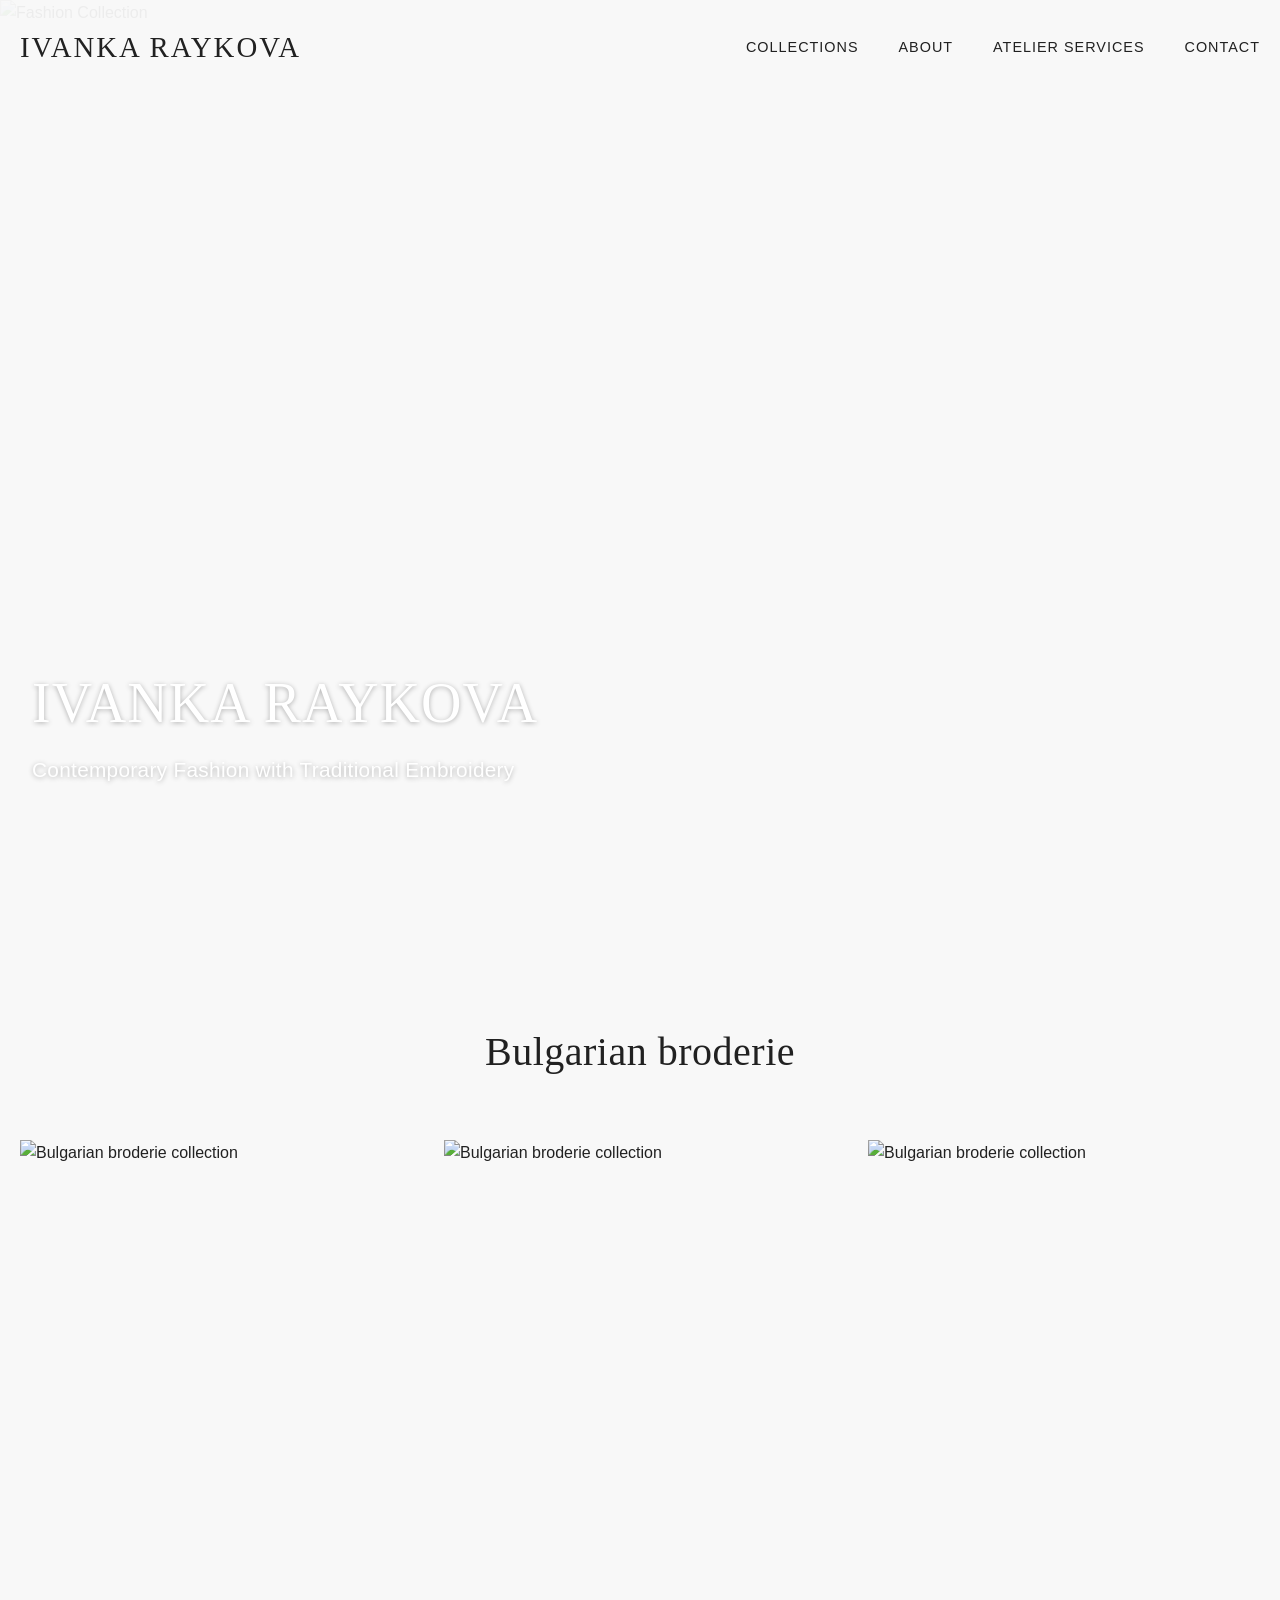
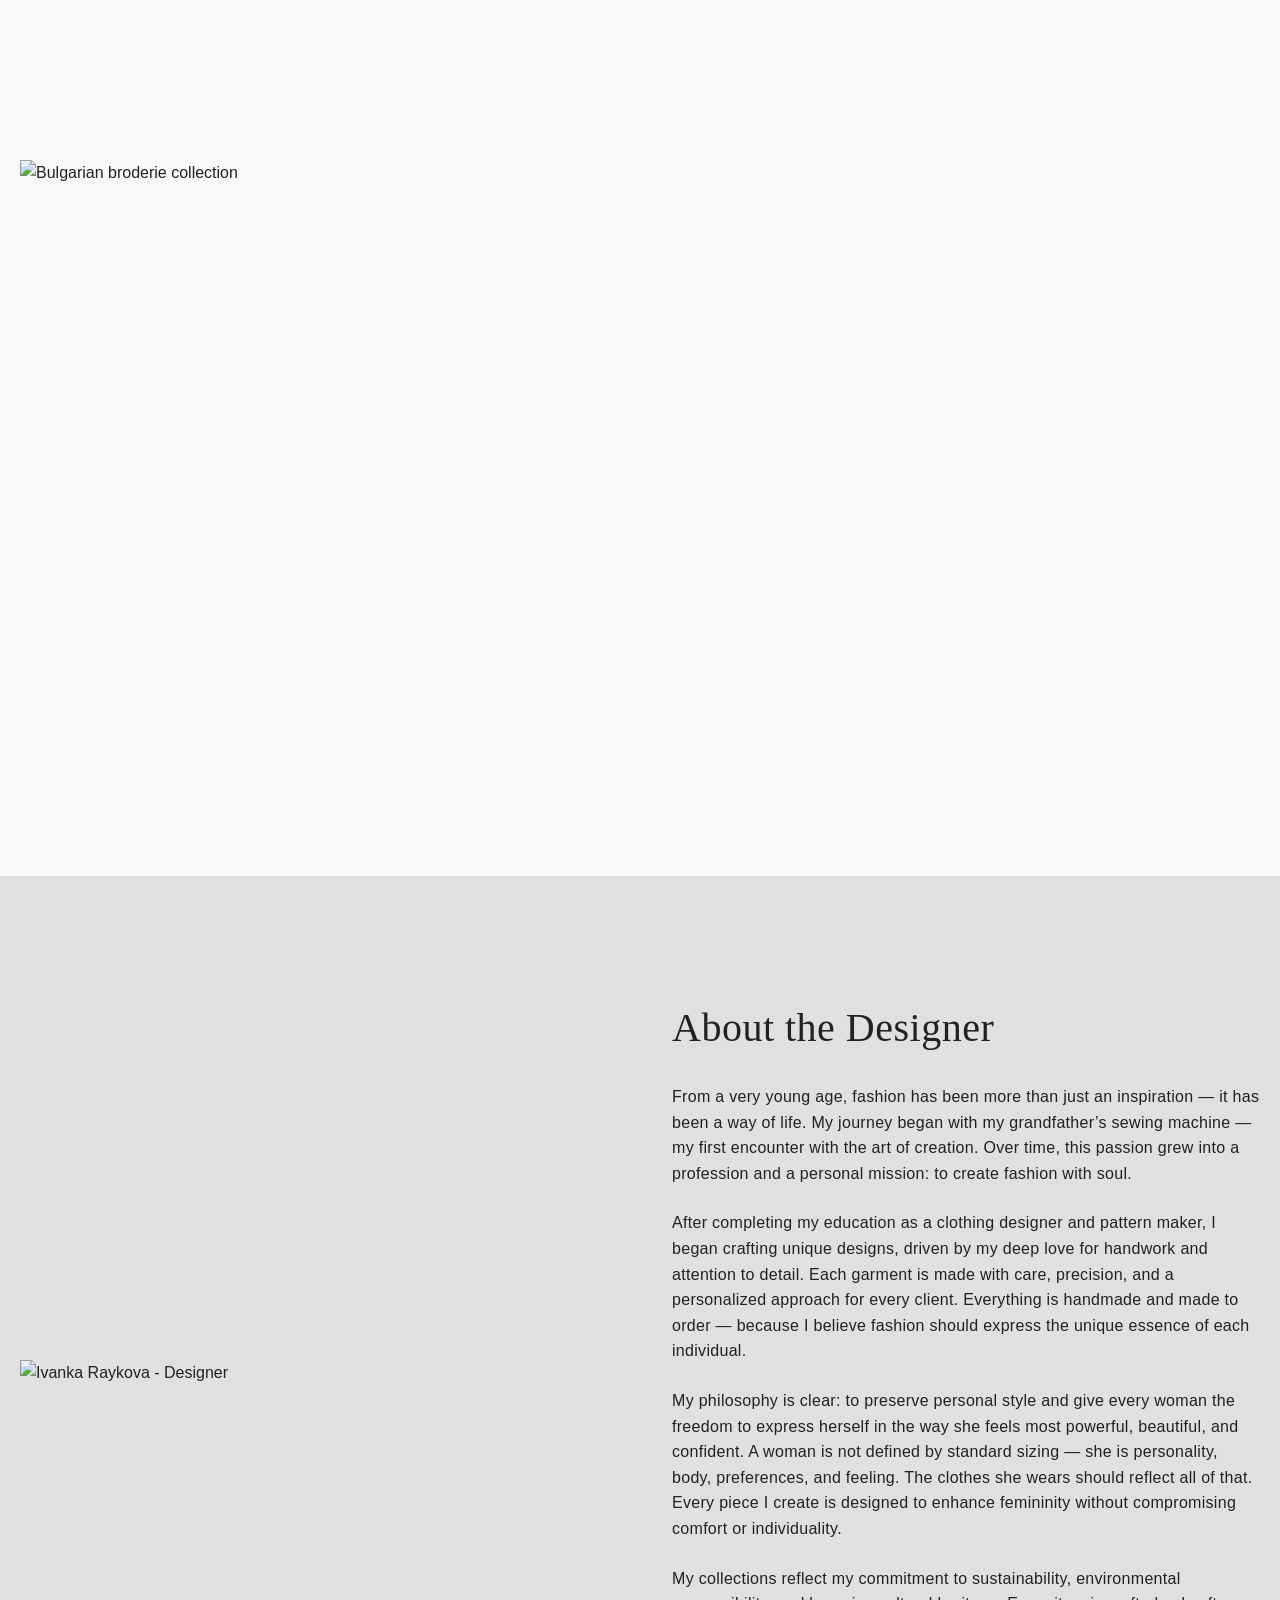
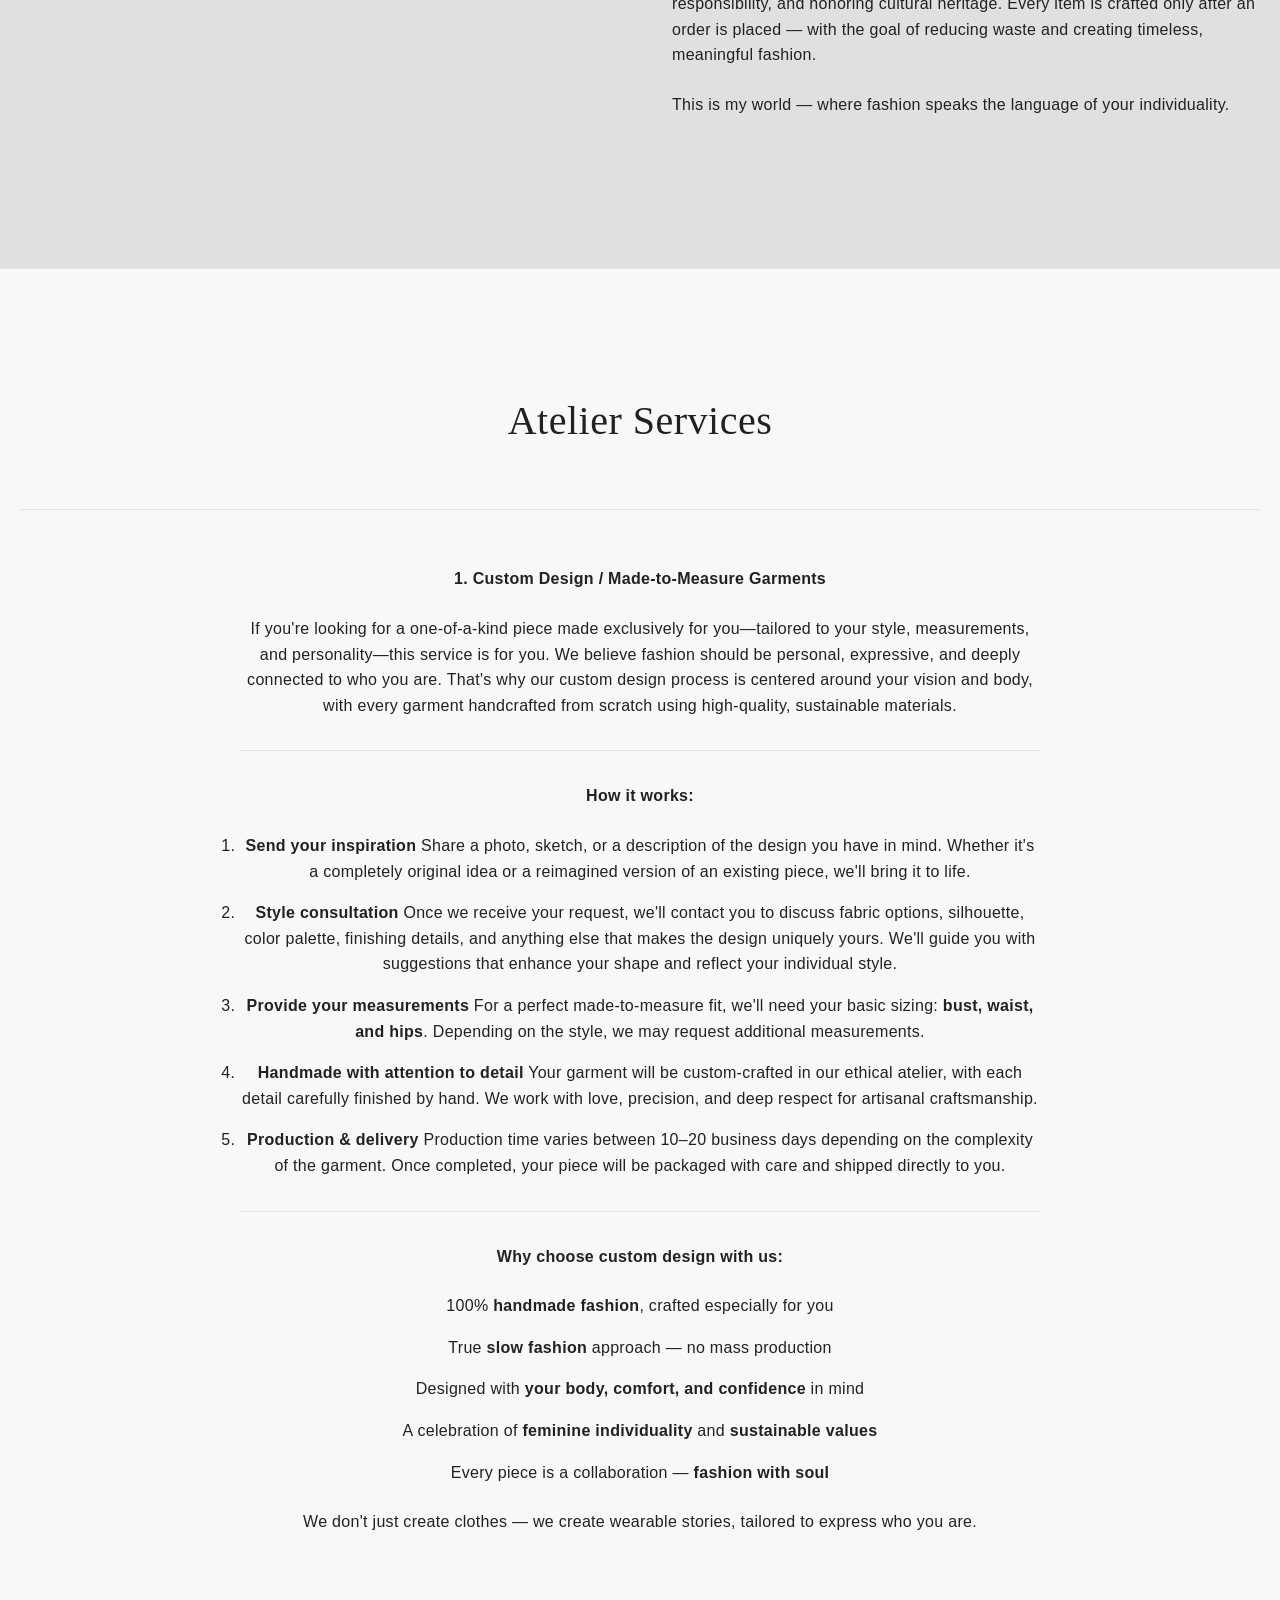
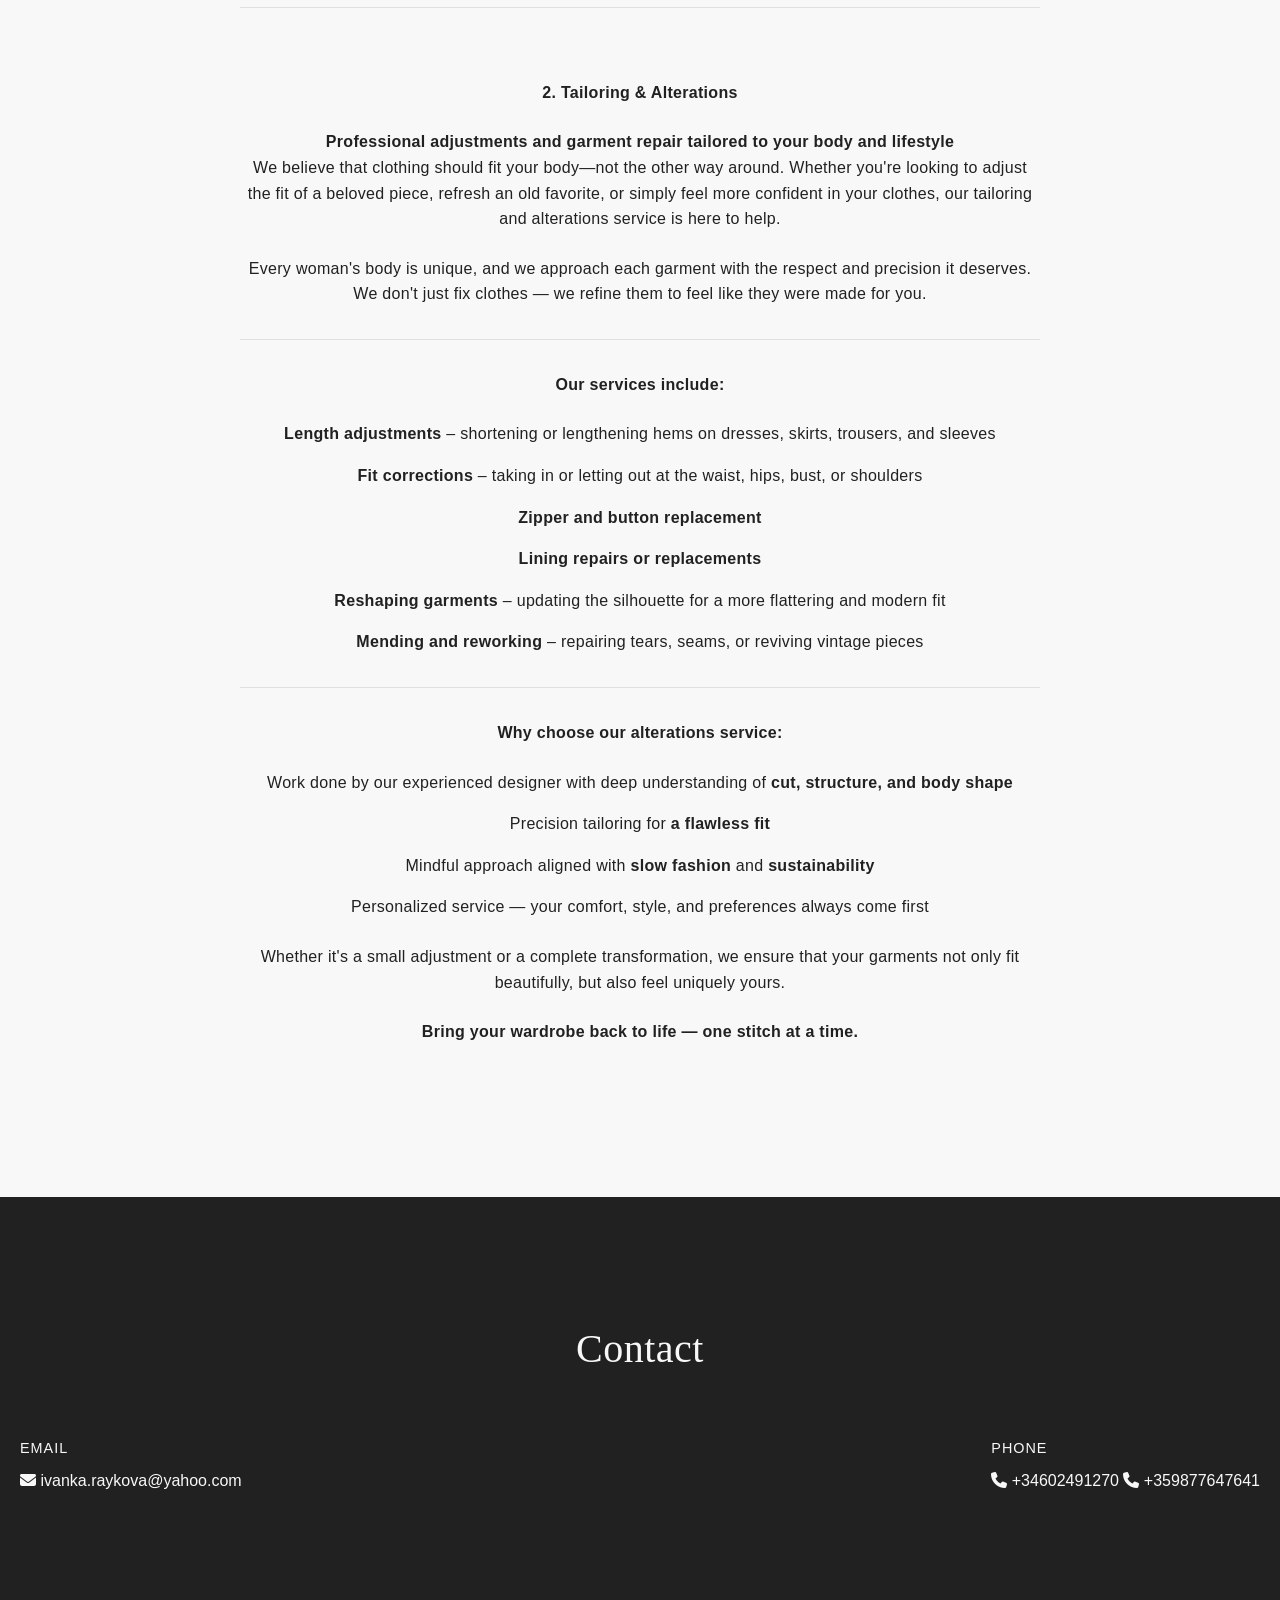
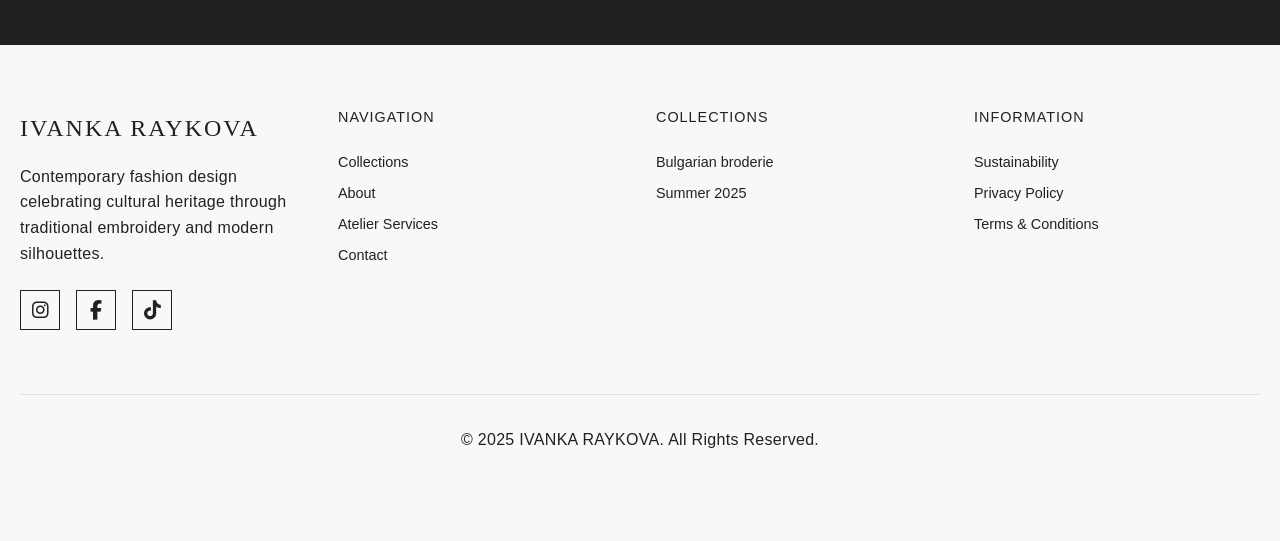
==== index.html @ 5103f458 "Added fix for button hiding" ====
<!DOCTYPE html>
<html lang="en">

<head>
   <meta charset="UTF-8">
   <meta name="viewport" content="width=device-width, initial-scale=1.0">
   <title>IVANKA RAYKOVA | Contemporary Fashion Design</title>
   <link rel="stylesheet" href="https://cdnjs.cloudflare.com/ajax/libs/font-awesome/6.5.1/css/all.min.css">
   <style>
      /* Base Styles */
      :root {
         --primary-color: #f8f8f8;
         --secondary-color: #212121;
         --accent-color: #e0e0e0;
         --font-main: 'Arial', sans-serif;
         --font-secondary: 'Times New Roman', serif;
         --transition: all 0.3s ease;
      }

      * {
         margin: 0;
         padding: 0;
         box-sizing: border-box;
      }

      body {
         font-family: var(--font-main);
         color: var(--secondary-color);
         background-color: var(--primary-color);
         line-height: 1.6;
         overflow-x: hidden;
      }

      a {
         text-decoration: none;
         color: inherit;
      }

      ul {
         list-style: none;
      }

      img {
         max-width: 100%;
         height: auto;
         display: block;
      }

      button,
      .btn {
         background: none;
         border: none;
         cursor: pointer;
         font-family: inherit;
         font-size: inherit;
         padding: 0;
      }

      .container {
         width: 100%;
         max-width: 1400px;
         margin: 0 auto;
         padding: 0 20px;
      }

      /* Typography */
      h1,
      h2,
      h3,
      h4,
      h5 {
         font-weight: normal;
         line-height: 1.2;
      }

      h1 {
         font-size: clamp(2rem, 5vw, 3.5rem);
         letter-spacing: 1px;
      }

      h2 {
         font-size: clamp(1.5rem, 4vw, 2.5rem);
         margin-bottom: 2rem;
         letter-spacing: 0.5px;
      }

      h3 {
         font-size: clamp(1.2rem, 3vw, 1.8rem);
         margin-bottom: 1rem;
      }

      p {
         margin-bottom: 1.5rem;
         font-size: clamp(0.9rem, 2vw, 1rem);
         letter-spacing: 0.3px;
      }

      .uppercase {
         text-transform: uppercase;
      }

      .text-center {
         text-align: center;
      }

      /* Header */
      header {
         position: fixed;
         top: 0;
         left: 0;
         width: 100%;
         z-index: 1000;
         background-color: rgba(248, 248, 248, 0.95);
         transition: var(--transition);
      }

      .header-content {
         display: flex;
         justify-content: space-between;
         align-items: center;
         padding: 1.5rem 0;
      }

      .logo {
         font-family: var(--font-secondary);
         font-size: 1.8rem;
         letter-spacing: 2px;
      }

      /* IMPORTANT: Hide the mobile toggle button by default (for desktop) */
      .mobile-nav-toggle {
         display: none;
         background: none;
         border: none;
         font-size: 1.5rem;
         cursor: pointer;
         z-index: 2000;
      }

      /* Mobile Navigation */
      .mobile-nav {
         position: fixed;
         top: 0;
         right: -100%;
         width: 100%;
         height: 100vh;
         background-color: var(--primary-color);
         padding: 6rem 2rem 2rem;
         transition: var(--transition);
         z-index: 1500;
         overflow-y: auto;
      }

      .mobile-nav.active {
         right: 0;
      }

      .mobile-nav li {
         margin-bottom: 1.5rem;
         font-size: 1.2rem;
         text-transform: uppercase;
         letter-spacing: 1px;
      }

      .mobile-submenu {
         display: none;
         margin: 1rem 0 0.5rem 1rem;
         padding-left: 1rem;
         border-left: 1px solid var(--accent-color);
      }

      .mobile-submenu.active {
         display: block;
      }

      .mobile-submenu li {
         margin-bottom: 1rem;
         font-size: 1rem;
      }

      .dropdown-mobile>a::after {
         content: ' +';
         font-size: 1.2rem;
      }

      /* Hero Section */
      .hero {
         height: 100vh;
         margin-top: 0;
         position: relative;
         overflow: hidden;
      }

      .hero-slide {
         height: 100%;
         width: 100%;
         position: absolute;
         top: 0;
         left: 0;
         opacity: 1;
         transition: opacity 1s ease;
      }

      .hero-img {
         width: 100%;
         height: 100%;
         object-fit: cover;
         object-position: center;
      }

      .hero-content {
         position: absolute;
         bottom: 10%;
         left: 0;
         width: 100%;
         padding: 0 2rem;
         color: white;
         text-shadow: 0 1px 5px rgba(0, 0, 0, 0.3);
      }

      .hero-title {
         font-family: var(--font-secondary);
         margin-bottom: 1rem;
      }

      .hero-subtitle {
         font-size: clamp(1rem, 3vw, 1.3rem);
         max-width: 600px;
      }

      /* Collections */
      .collections {
         padding: 8rem 0;
      }

      .section-title {
         text-align: center;
         margin-bottom: 4rem;
         font-family: var(--font-secondary);
      }

      .collection-grid {
         display: grid;
         grid-template-columns: repeat(auto-fill, minmax(300px, 1fr));
         gap: 2rem;
      }

      .collection-item {
         position: relative;
         overflow: hidden;
         transition: var(--transition);
         cursor: pointer;
      }

      .collection-img {
         aspect-ratio: 2/3;
         object-fit: cover;
         transition: transform 0.5s ease;
      }

      .collection-item:hover .collection-img {
         transform: scale(1.03);
      }

      /* Modal */
      .modal {
         display: none;
         position: fixed;
         z-index: 2000;
         left: 0;
         top: 0;
         width: 100%;
         height: 100%;
         overflow: auto;
         background-color: rgba(0, 0, 0, 0.9);
      }

      .modal-content {
         margin: auto;
         display: block;
         max-width: 90%;
         max-height: 90%;
      }

      .close-modal {
         position: absolute;
         top: 15px;
         right: 35px;
         color: #f1f1f1;
         font-size: 40px;
         font-weight: bold;
         transition: 0.3s;
         cursor: pointer;
      }

      .close-modal:hover,
      .close-modal:focus {
         color: #bbb;
         text-decoration: none;
         cursor: pointer;
      }

      /* About */
      .about {
         padding: 8rem 0;
         background-color: var(--accent-color);
      }

      .about-content {
         display: flex;
         flex-wrap: wrap;
         align-items: center;
         gap: 4rem;
      }

      .about-image {
         flex: 1;
         min-width: 300px;
      }

      .about-image img {
         width: 100%;
         height: auto;
      }

      .about-text {
         flex: 1;
         min-width: 300px;
      }

      .about-title {
         font-family: var(--font-secondary);
         margin-bottom: 2rem;
      }

      /* Atelier */
      .atelier {
         padding: 8rem 0;
      }

      .atelier-content {
         display: flex;
         flex-direction: column;
         align-items: center;
         text-align: center;
         max-width: 800px;
         margin: 0 auto;
      }

      /* Atelier text styling */
      .atelier h3,
      .atelier h4,
      .atelier ol,
      .atelier ul,
      .atelier li {
         font-family: var(--font-main);
         font-size: clamp(0.9rem, 2vw, 1rem);
         font-weight: normal;
         letter-spacing: 0.3px;
         line-height: 1.6;
      }

      .atelier h3,
      .atelier h4 {
         font-weight: bold;
         margin-bottom: 1.5rem;
         margin-top: 1.5rem;
      }

      .atelier ol,
      .atelier ul {
         margin-bottom: 1.5rem;
      }

      .atelier li {
         margin-bottom: 1rem;
      }

      /* Contact */
      .contact {
         padding: 8rem 0;
         background-color: var(--secondary-color);
         color: var(--primary-color);
      }

      .contact-content {
         display: flex;
         flex-wrap: wrap;
         justify-content: space-between;
         gap: 4rem;
      }

      .contact-info,
      .contact-form {
         flex: 1;
         min-width: 300px;
      }

      .contact-title {
         font-family: var(--font-secondary);
         margin-bottom: 2rem;
      }

      .contact-item {
         margin-bottom: 1.5rem;
      }

      .contact-label {
         display: block;
         font-size: 0.9rem;
         margin-bottom: 0.5rem;
         letter-spacing: 1px;
         text-transform: uppercase;
      }

      .form-group {
         margin-bottom: 1.5rem;
      }

      .form-control {
         width: 100%;
         padding: 0.8rem;
         background-color: transparent;
         border: 1px solid var(--primary-color);
         color: var(--primary-color);
         font-family: inherit;
      }

      .form-control::placeholder {
         color: rgba(248, 248, 248, 0.6);
      }

      textarea.form-control {
         resize: vertical;
         min-height: 150px;
      }

      .btn-submit {
         padding: 1rem 2rem;
         background-color: var(--primary-color);
         color: var(--secondary-color);
         text-transform: uppercase;
         letter-spacing: 1px;
         transition: var(--transition);
         border: none;
         cursor: pointer;
      }

      .btn-submit:hover {
         background-color: rgba(248, 248, 248, 0.8);
      }

      /* Footer */
      footer {
         padding: 4rem 0;
         background-color: var(--primary-color);
      }

      .footer-content {
         display: flex;
         flex-wrap: wrap;
         justify-content: space-between;
         gap: 2rem;
      }

      .footer-logo {
         font-family: var(--font-secondary);
         font-size: 1.5rem;
         letter-spacing: 2px;
         margin-bottom: 1rem;
      }

      .footer-col {
         flex: 1;
         min-width: 200px;
      }

      .footer-heading {
         margin-bottom: 1.5rem;
         font-size: 0.9rem;
         letter-spacing: 1px;
         text-transform: uppercase;
      }

      .footer-nav li {
         margin-bottom: 0.5rem;
         font-size: 0.9rem;
      }

      .footer-nav a:hover {
         text-decoration: underline;
      }

      .social-links {
         display: flex;
         gap: 1rem;
         margin-top: 1rem;
      }

      .social-link {
         display: flex;
         align-items: center;
         justify-content: center;
         width: 40px;
         height: 40px;
         border: 1px solid var(--secondary-color);
         transition: var(--transition);
         font-size: 1.2rem;
      }

      .social-link:hover {
         background-color: var(--secondary-color);
         color: var(--primary-color);
      }

      .copyright {
         margin-top: 4rem;
         padding-top: 2rem;
         border-top: 1px solid rgba(33, 33, 33, 0.1);
         text-align: center;
         font-size: 0.8rem;
      }

      /* Desktop Navigation */
      .nav-desktop {
         display: flex;
         align-items: center;
      }

      .nav-desktop li {
         margin-left: 2.5rem;
         font-size: 0.9rem;
         letter-spacing: 1px;
         text-transform: uppercase;
         position: relative;
      }

      .nav-desktop a {
         position: relative;
         transition: var(--transition);
      }

      .nav-desktop a:hover {
         opacity: 0.7;
      }

      .nav-desktop a::after {
         content: '';
         position: absolute;
         width: 0;
         height: 1px;
         bottom: -2px;
         left: 0;
         background-color: var(--secondary-color);
         transition: var(--transition);
      }

      .nav-desktop a:hover::after {
         width: 100%;
      }

      /* Dropdown menu styles */
      .dropdown {
         position: relative;
         display: inline-block;
      }

      .dropdown-toggle::after {
         content: '▼';
         font-size: 0.7rem;
         margin-left: 5px;
         vertical-align: middle;
      }

      .dropdown-content {
         display: none;
         position: absolute;
         top: 100%;
         left: 0;
         background-color: var(--primary-color);
         min-width: 200px;
         box-shadow: 0px 8px 16px 0px rgba(0, 0, 0, 0.1);
         z-index: 1000;
         margin-top: 10px;
      }

      /* Invisible bridge over the 10px gap so moving the cursor from the
         toggle to the items keeps .dropdown:hover active (prevents the menu
         from collapsing before the link can be clicked). */
      .dropdown-content::before {
         content: '';
         position: absolute;
         top: -10px;
         left: 0;
         width: 100%;
         height: 10px;
      }

      .dropdown:hover .dropdown-content {
         display: block;
      }

      .dropdown-content a {
         color: var(--secondary-color);
         padding: 12px 16px;
         text-decoration: none;
         display: block;
         font-size: 0.85rem;
         text-transform: uppercase;
         letter-spacing: 1px;
      }

      .dropdown-content a:hover {
         background-color: var(--accent-color);
      }

      .dropdown-toggle:hover::after {
         opacity: 0.7;
      }

      /* Mobile-only styles */
      @media screen and (max-width: 768px) {
         .nav-desktop {
            display: none;
         }

         .mobile-nav-toggle {
            display: block;
         }

         .mobile-nav {
            position: fixed;
            top: 0;
            right: -100%;
            width: 100%;
            height: 100vh;
            background-color: var(--primary-color);
            padding: 6rem 2rem 2rem;
            transition: var(--transition);
            z-index: 1500;
            overflow-y: auto;
         }

         .mobile-nav.active {
            right: 0;
         }

         .mobile-nav li {
            margin-bottom: 1.5rem;
            font-size: 1.2rem;
            text-transform: uppercase;
            letter-spacing: 1px;
         }

         .mobile-submenu {
            display: none;
            margin: 1rem 0 0.5rem 1rem;
            padding-left: 1rem;
            border-left: 1px solid var(--accent-color);
         }

         .mobile-submenu.active {
            display: block;
         }

         .mobile-submenu li {
            margin-bottom: 1rem;
            font-size: 1rem;
         }

         .dropdown-mobile>a::after {
            content: ' +';
            font-size: 1.2rem;
         }
      }

      /* Hide mobile nav on larger screens */
      @media screen and (min-width: 769px) {
         .mobile-nav {
            display: none !important;
         }

         .mobile-nav-toggle {
            display: none !important;
         }
      }

      .service-separator {
         width: 100%;
         height: 1px;
         background-color: var(--accent-color);
         border: none;
         margin: 3rem 0;
      }

      .section-separator {
         width: 100%;
         height: 1px;
         background-color: var(--accent-color);
         border: none;
         margin: 2rem 0;
      }
   </style>
</head>

<body>
   <!-- Header -->
   <header>
      <div class="container">
         <div class="header-content">
            <a href="#" class="logo">IVANKA RAYKOVA</a>
            <!-- Desktop Navigation -->
            <nav>
               <ul class="nav-desktop">
                  <li class="dropdown">
                     <a href="#" class="dropdown-toggle">Collections</a>
                     <div class="dropdown-content">
                        <a href="collections/bulgarian-broderie/">Bulgarian broderie</a>
                        <a href="">Summer 2025</a>
                        <!-- <a href="">Winter 2024</a> -->
                     </div>
                  </li>
                  <li><a href="#about">About</a></li>
                  <li><a href="#atelier">Atelier Services</a></li>
                  <li><a href="#contact">Contact</a></li>
               </ul>
            </nav>
            <!-- Mobile toggle navigation -->
            <button class="mobile-nav-toggle">≡</button>
            <div class="mobile-nav">
               <ul>
                  <li class="dropdown-mobile">
                     <a href="#">Collections</a>
                     <ul class="mobile-submenu">
                        <li><a href="collections/bulgarian-broderie/">Bulgarian broderie</a></li>
                        <li><a href="">Summer 2025</a></li>
                        <!-- <li><a href="">Winter 2024</a></li> -->
                     </ul>
                  </li>
                  <li><a href="#about">About</a></li>
                  <li><a href="#atelier">Atelier Services</a></li>
                  <li><a href="#contact">Contact</a></li>
               </ul>
            </div>
         </div>
      </div>
   </header>
   <!-- Hero Section -->
   <section class="hero">
      <div class="hero-slide active">
         <img src="images/1.jpg" alt="Fashion Collection" class="hero-img">
         <div class="container">
            <div class="hero-content">
               <h1 class="hero-title">IVANKA RAYKOVA</h1>
               <p class="hero-subtitle">Contemporary Fashion with Traditional Embroidery</p>
            </div>
         </div>
      </div>
   </section>
   <!-- Collections -->
   <section id="collections" class="collections">
      <div class="container">
         <h2 class="section-title">Bulgarian broderie</h2>
         <div class="collection-grid home-collection">
            <!-- First item (visible on both mobile and desktop) -->
            <div class="collection-item main-item">
               <img src="collections/bulgarian-broderie/images/1.jpg" alt="Bulgarian broderie collection"
                  class="collection-img" onclick="window.location.href='collections/bulgarian-broderie/index.html'">
            </div>
            <!-- Additional items (visible only on desktop) -->
            <div class="collection-item desktop-only">
               <img src="collections/bulgarian-broderie/images/2.jpg" alt="Bulgarian broderie collection"
                  class="collection-img" onclick="window.location.href='collections/bulgarian-broderie/index.html'">
            </div>
            <div class="collection-item desktop-only">
               <img src="collections/bulgarian-broderie/images/3.jpg" alt="Bulgarian broderie collection"
                  class="collection-img" onclick="window.location.href='collections/bulgarian-broderie/index.html'">
            </div>
            <div class="collection-item desktop-only">
               <img src="collections/bulgarian-broderie/images/4.jpg" alt="Bulgarian broderie collection"
                  class="collection-img" onclick="window.location.href='collections/bulgarian-broderie/index.html'">
            </div>
         </div>
      </div>
   </section>
   <!-- About -->
   <section id="about" class="about">
      <div class="container">
         <div class="about-content">
            <div class="about-image">
               <img src="images/10.jpg" alt="Ivanka Raykova - Designer">
            </div>
            <div class="about-text">
               <h2 class="about-title">About the Designer</h2>
               <p>From a very young age, fashion has been more than just an inspiration — it has been a way of life. My
                  journey began with my grandfather’s sewing machine — my first encounter with the art of creation. Over
                  time, this passion grew into a profession and a personal mission: to create fashion with soul.</p>
               <p>After completing my education as a clothing designer and pattern maker, I began crafting unique
                  designs, driven by my deep love for handwork and attention to detail. Each garment is made with care,
                  precision, and a personalized approach for every client. Everything is handmade and made to order —
                  because I believe fashion should express the unique essence of each individual.</p>
               <p>My philosophy is clear: to preserve personal style and give every woman the freedom to express herself
                  in the way she feels most powerful, beautiful, and confident. A woman is not defined by standard
                  sizing — she is personality, body, preferences, and feeling. The clothes she wears should reflect all
                  of that. Every piece I create is designed to enhance femininity without compromising comfort or
                  individuality.</p>
               <p>My collections reflect my commitment to sustainability, environmental responsibility, and honoring
                  cultural heritage. Every item is crafted only after an order is placed — with the goal of reducing
                  waste and creating timeless, meaningful fashion.</p>
               <p>This is my world — where fashion speaks the language of your individuality.</p>
            </div>
         </div>
      </div>
   </section>
   <!-- Atelier -->
   <section id="atelier" class="atelier">
      <div class="container">
         <h2 class="section-title">Atelier Services</h2>
         <hr class="section-separator">
         <div class="atelier-content">
            <div class="service-section">
               <h3>1. Custom Design / Made-to-Measure Garments</h3>
               <p>If you're looking for a one-of-a-kind piece made exclusively for you—tailored to your style,
                  measurements, and personality—this service is for you. We believe fashion should be personal,
                  expressive, and deeply connected to who you are. That's why our custom design process is centered
                  around your vision and body, with every garment handcrafted from scratch using high-quality,
                  sustainable materials.</p>

               <hr class="section-separator">
               <h4>How it works:</h4>

               <ol>
                  <li><strong>Send your inspiration</strong> Share a photo, sketch, or a description of the design you
                     have in mind. Whether it's a completely original idea or a reimagined version of an existing piece,
                     we'll bring it to life.</li>
                  <li><strong>Style consultation</strong> Once we receive your request, we'll contact you to discuss
                     fabric options, silhouette, color palette, finishing details, and anything else that makes the
                     design uniquely yours. We'll guide you with suggestions that enhance your shape and reflect your
                     individual style.</li>
                  <li><strong>Provide your measurements</strong> For a perfect made-to-measure fit, we'll need your
                     basic sizing: <strong>bust, waist, and hips</strong>. Depending on the style, we may request
                     additional measurements.</li>
                  <li><strong>Handmade with attention to detail</strong> Your garment will be custom-crafted in our
                     ethical atelier, with each detail carefully finished by hand. We work with love, precision, and
                     deep respect for artisanal craftsmanship.</li>
                  <li><strong>Production & delivery</strong> Production time varies between 10–20 business days
                     depending on the complexity of the garment. Once completed, your piece will be packaged with care
                     and shipped directly to you.</li>
               </ol>

               <hr class="section-separator">
               <h4>Why choose custom design with us:</h4>

               <ul>
                  <li>100% <strong>handmade fashion</strong>, crafted especially for you</li>
                  <li>True <strong>slow fashion</strong> approach — no mass production</li>
                  <li>Designed with <strong>your body, comfort, and confidence</strong> in mind</li>
                  <li>A celebration of <strong>feminine individuality</strong> and <strong>sustainable values</strong>
                  </li>
                  <li>Every piece is a collaboration — <strong>fashion with soul</strong></li>
               </ul>

               <p>We don't just create clothes — we create wearable stories, tailored to express who you are.</p>
            </div>

            <hr class="service-separator">

            <div class="service-section">
               <h3>2. Tailoring & Alterations</h3>
               <p><strong>Professional adjustments and garment repair tailored to your body and lifestyle</strong><br>
                  We believe that clothing should fit your body—not the other way around. Whether you're looking to
                  adjust the fit of a beloved piece, refresh an old favorite, or simply feel more confident in your
                  clothes, our tailoring and alterations service is here to help.</p>

               <p>Every woman's body is unique, and we approach each garment with the respect and precision it deserves.
                  We don't just fix clothes — we refine them to feel like they were made for you.</p>

               <hr class="section-separator">
               <h4>Our services include:</h4>

               <ul>
                  <li><strong>Length adjustments</strong> – shortening or lengthening hems on dresses, skirts, trousers,
                     and sleeves</li>
                  <li><strong>Fit corrections</strong> – taking in or letting out at the waist, hips, bust, or shoulders
                  </li>
                  <li><strong>Zipper and button replacement</strong></li>
                  <li><strong>Lining repairs or replacements</strong></li>
                  <li><strong>Reshaping garments</strong> – updating the silhouette for a more flattering and modern fit
                  </li>
                  <li><strong>Mending and reworking</strong> – repairing tears, seams, or reviving vintage pieces</li>
               </ul>

               <hr class="section-separator">
               <h4>Why choose our alterations service:</h4>

               <ul>
                  <li>Work done by our experienced designer with deep understanding of <strong>cut, structure, and body
                        shape</strong></li>
                  <li>Precision tailoring for <strong>a flawless fit</strong></li>
                  <li>Mindful approach aligned with <strong>slow fashion</strong> and <strong>sustainability</strong>
                  </li>
                  <li>Personalized service — your comfort, style, and preferences always come first</li>
               </ul>

               <p>Whether it's a small adjustment or a complete transformation, we ensure that your garments not only
                  fit beautifully, but also feel uniquely yours.</p>

               <p><strong>Bring your wardrobe back to life — one stitch at a time.</strong></p>
            </div>
         </div>
      </div>
   </section>
   <!-- Contact -->
   <section id="contact" class="contact">
      <div class="container">
         <h2 class="section-title">Contact</h2>
         <div class="contact-content">
            <div class="contact-item">
               <span class="contact-label">Email</span>
               <a href="mailto:ivanka.raykova@yahoo.com" class="contact-link">
                  <i class="fas fa-envelope"></i>
                  ivanka.raykova@yahoo.com
               </a>
            </div>
            <div class="contact-divider"></div>
            <div class="contact-item">
               <span class="contact-label">Phone</span>
               <div class="phone-links">
                  <a href="tel:+34602491270" class="contact-link">
                     <i class="fas fa-phone"></i>
                     +34602491270
                  </a>
                  <a href="tel:+359877647641" class="contact-link">
                     <i class="fas fa-phone"></i>
                     +359877647641
                  </a>
               </div>
            </div>
         </div>
      </div>
   </section>
   <!-- Footer -->
   <footer>
      <div class="container">
         <div class="footer-content">
            <div class="footer-col">
               <div class="footer-logo">IVANKA RAYKOVA</div>
               <p>Contemporary fashion design celebrating cultural heritage through traditional embroidery and modern
                  silhouettes.</p>
               <div class="social-links">
                  <a href="https://www.instagram.com/ivanka.atelier/" class="social-link" target="_blank"
                     aria-label="Instagram">
                     <i class="fab fa-instagram"></i>
                  </a>
                  <a href="https://www.facebook.com/Bulgaritasdesign" class="social-link" target="_blank"
                     aria-label="Facebook">
                     <i class="fab fa-facebook-f"></i>
                  </a>
                  <a href="https://www.tiktok.com/@ivanka.atelier" class="social-link" target="_blank"
                     aria-label="TikTok">
                     <i class="fab fa-tiktok"></i>
                  </a>
               </div>
            </div>
            <div class="footer-col">
               <h4 class="footer-heading">Navigation</h4>
               <ul class="footer-nav">
                  <li><a href="#collections">Collections</a></li>
                  <li><a href="#about">About</a></li>
                  <li><a href="#atelier">Atelier Services</a></li>
                  <li><a href="#contact">Contact</a></li>
               </ul>
            </div>
            <div class="footer-col">
               <h4 class="footer-heading">Collections</h4>
               <ul class="footer-nav">
                  <li><a href="collections/bulgarian-broderie/">Bulgarian broderie</a></li>
                  <li><a href="">Summer 2025</a></li>
                  <!-- <li><a href="">Winter 2024</a></li> -->
               </ul>
            </div>
            <div class="footer-col">
               <h4 class="footer-heading">Information</h4>
               <ul class="footer-nav">
                  <li><a href="sustainability.html" target="_blank">Sustainability</a></li>
                  <li><a href="privacy-policy.html" target="_blank">Privacy Policy</a></li>
                  <li><a href="terms-and-conditions.html" target="_blank">Terms & Conditions</a></li>
               </ul>
            </div>
         </div>
         <div class="copyright">
            <p>&copy; 2025 IVANKA RAYKOVA. All Rights Reserved.</p>
         </div>
      </div>
   </footer>
   <script>
      // Mobile Navigation
      const mobileNavToggle = document.querySelector('.mobile-nav-toggle');
      const mobileNav = document.querySelector('.mobile-nav');

      mobileNavToggle.addEventListener('click', () => {
         mobileNav.classList.toggle('active');
         mobileNavToggle.textContent = mobileNav.classList.contains('active') ? '×' : '≡';
      });

      // Handle mobile dropdown menu - with fix to prevent entire menu from closing
      const mobileDropdownToggle = document.querySelector('.dropdown-mobile > a');
      const mobileSubmenu = document.querySelector('.mobile-submenu');

      if (mobileDropdownToggle && mobileSubmenu) {
         mobileDropdownToggle.addEventListener('click', (e) => {
            e.preventDefault();
            e.stopPropagation(); // Prevent event from bubbling up
            mobileSubmenu.classList.toggle('active');
            mobileDropdownToggle.textContent = mobileSubmenu.classList.contains('active')
               ? 'Collections -'
               : 'Collections +';
         });
      }

      // Close mobile nav when clicking a link (except dropdown)
      const mobileNavLinks = document.querySelectorAll('.mobile-nav a:not(.dropdown-mobile > a)');
      mobileNavLinks.forEach(link => {
         link.addEventListener('click', () => {
            mobileNav.classList.remove('active');
            mobileNavToggle.textContent = '≡';
         });
      });

      // Header scroll effect
      const header = document.querySelector('header');
      window.addEventListener('scroll', () => {
         if (window.scrollY > 50) {
            header.style.boxShadow = '0 2px 10px rgba(0, 0, 0, 0.1)';
         } else {
            header.style.boxShadow = 'none';
         }
      });

      // Image Modal
      function openModal(img) {
         const modal = document.getElementById('imageModal');
         const modalImg = document.getElementById('modalImg');
         modal.style.display = 'flex';
         modalImg.src = img.src;
         document.body.style.overflow = 'hidden'; // Prevent scrolling when modal is open
      }

      function closeModal() {
         document.getElementById('imageModal').style.display = 'none';
         document.body.style.overflow = 'auto'; // Restore scrolling
      }

      // Close modal when clicking outside the image
      window.onclick = function (event) {
         const modal = document.getElementById('imageModal');
         if (event.target === modal) {
            closeModal();
         }
      }

      // Form submission (prevent default)
      const form = document.querySelector('form');
      if (form) {
         form.addEventListener('submit', (e) => {
            e.preventDefault();
            alert('Thank you for your message. We will be in touch soon.');
            form.reset();
         });
      }
   </script>
   <script src="scripts/home-collection.js"></script>
</body>

</html>
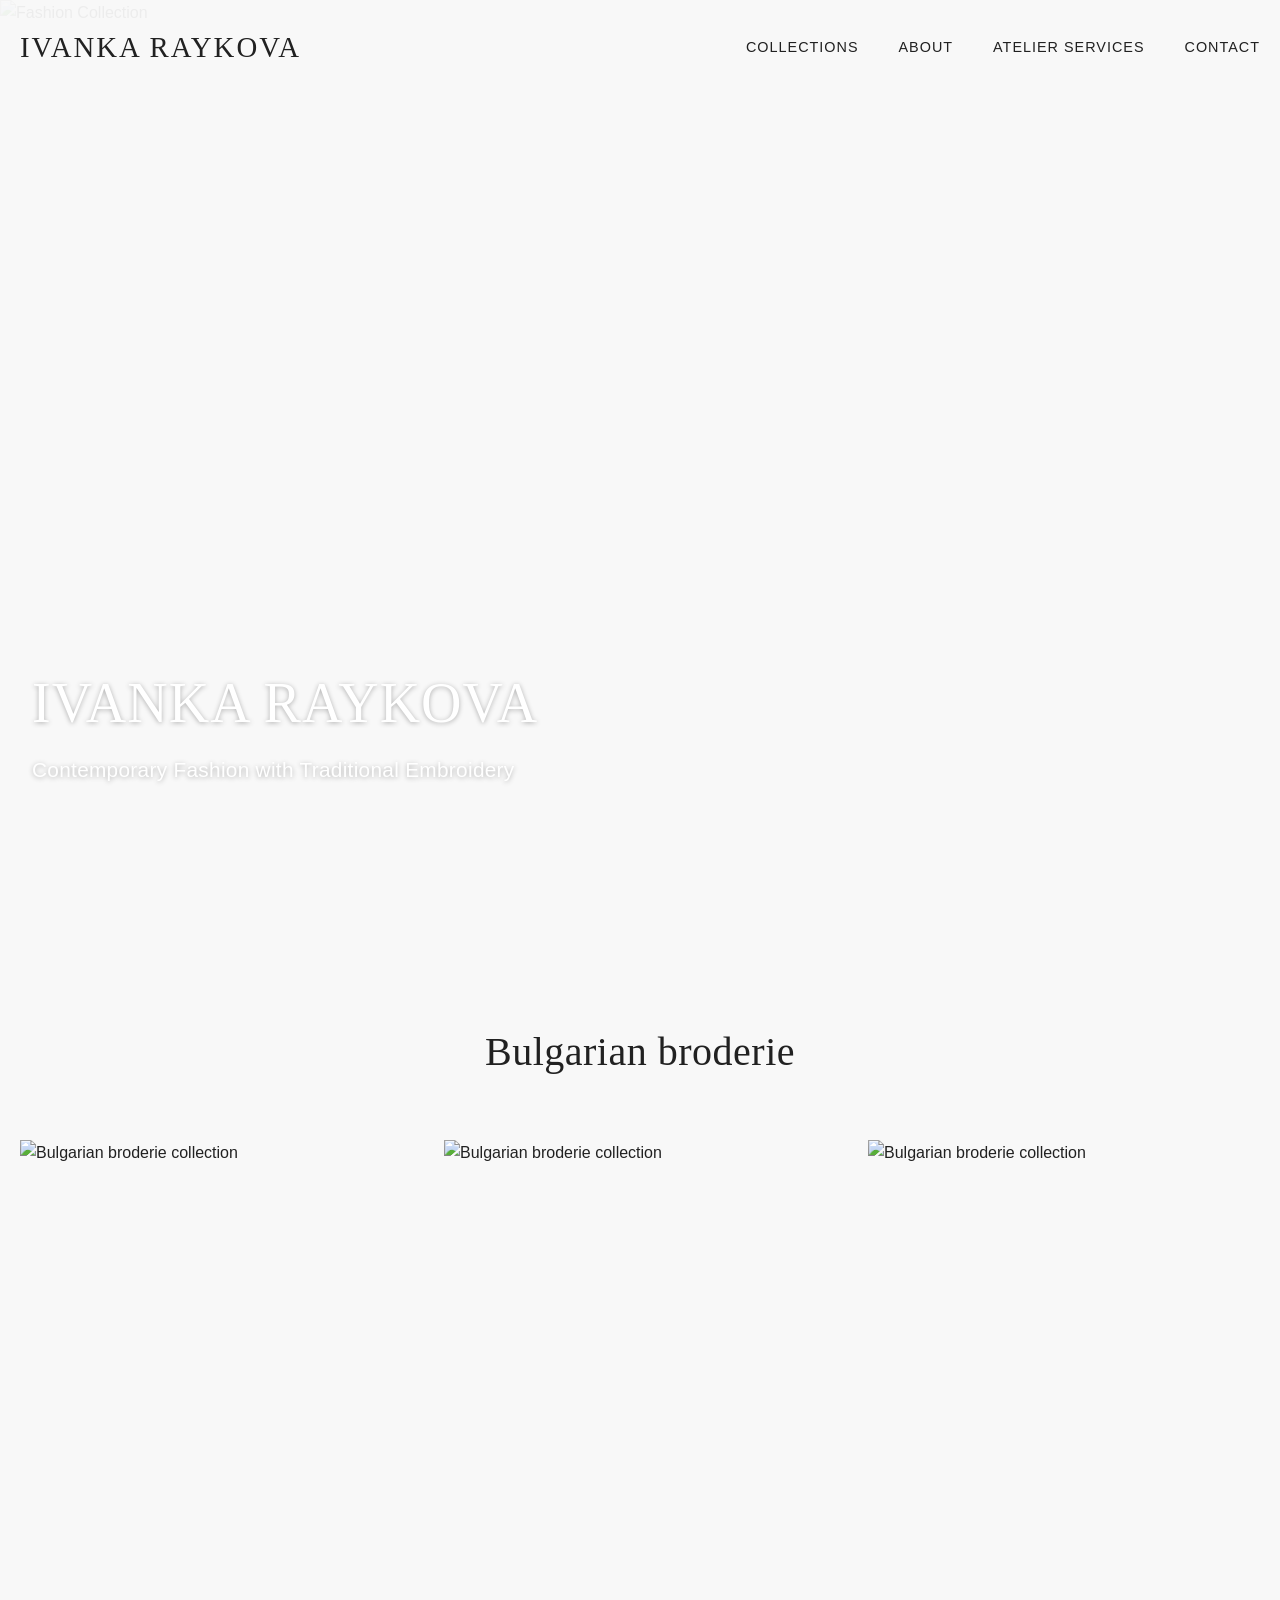
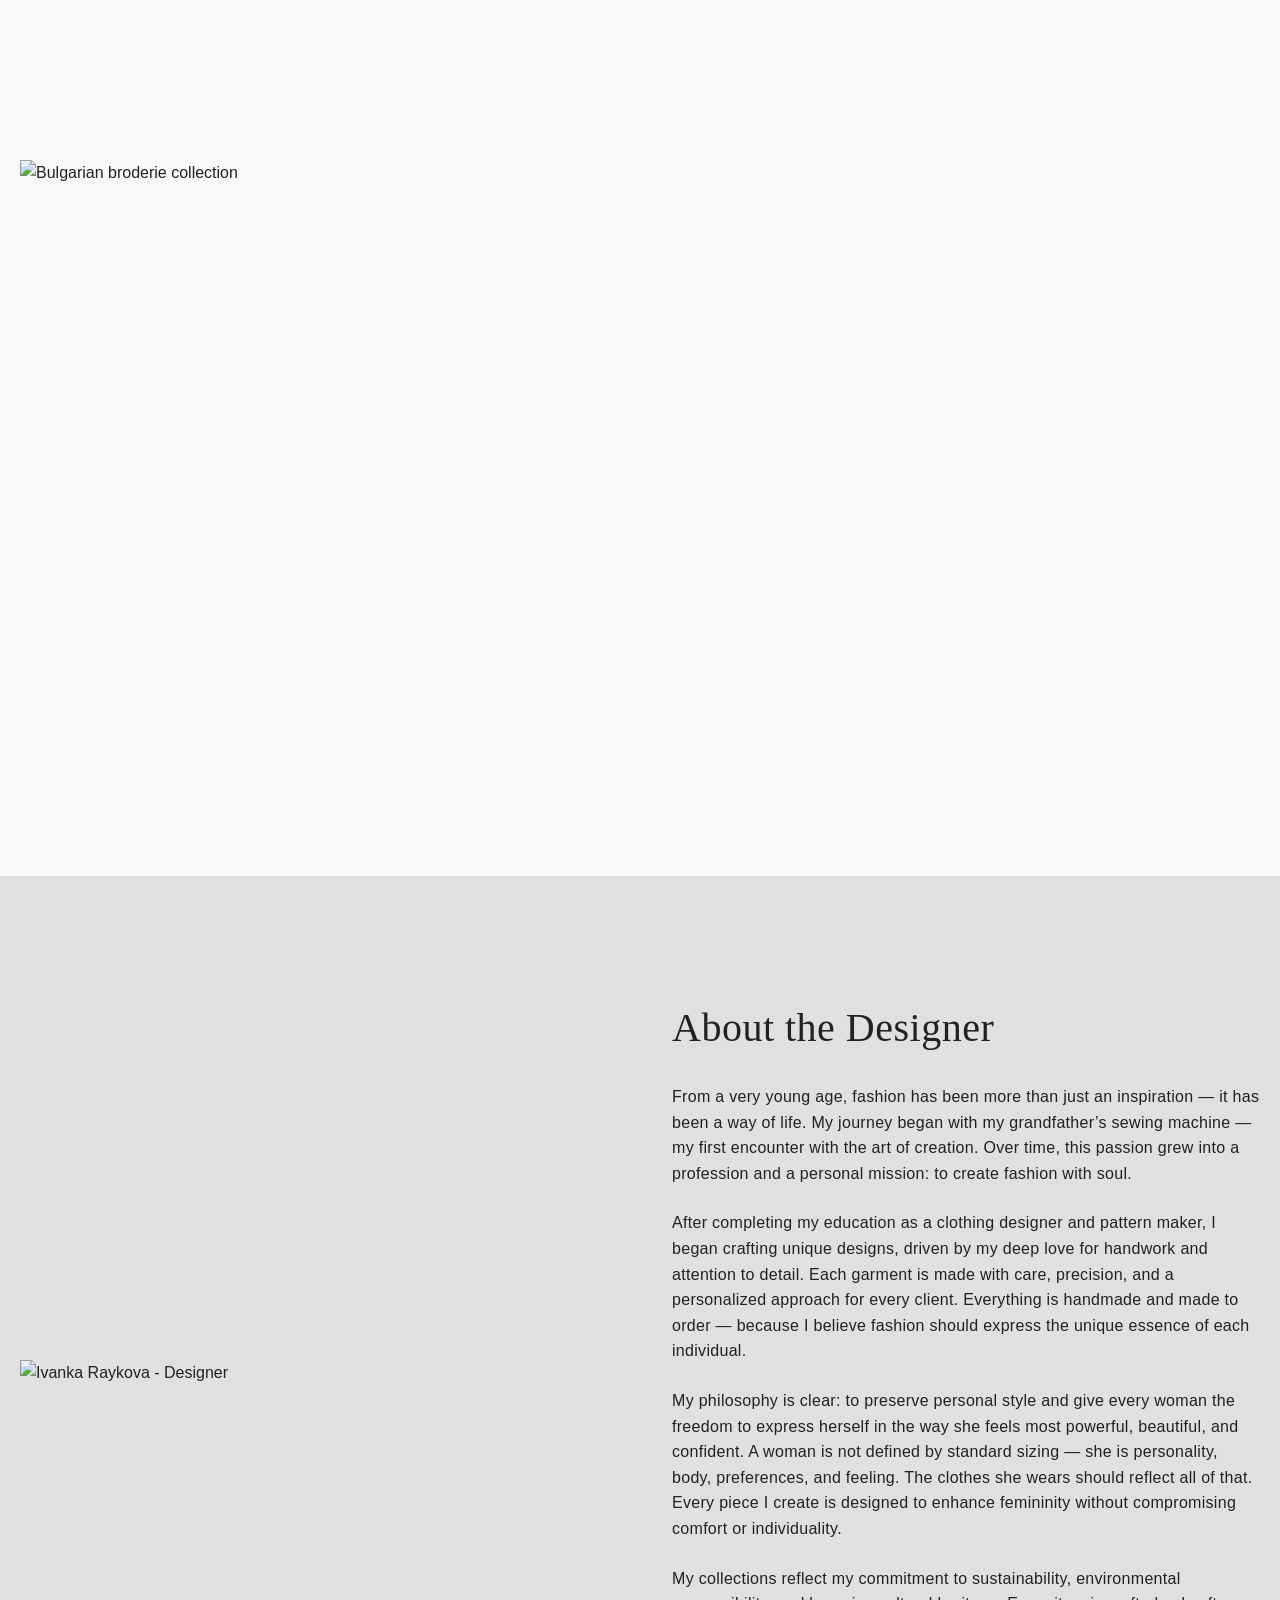
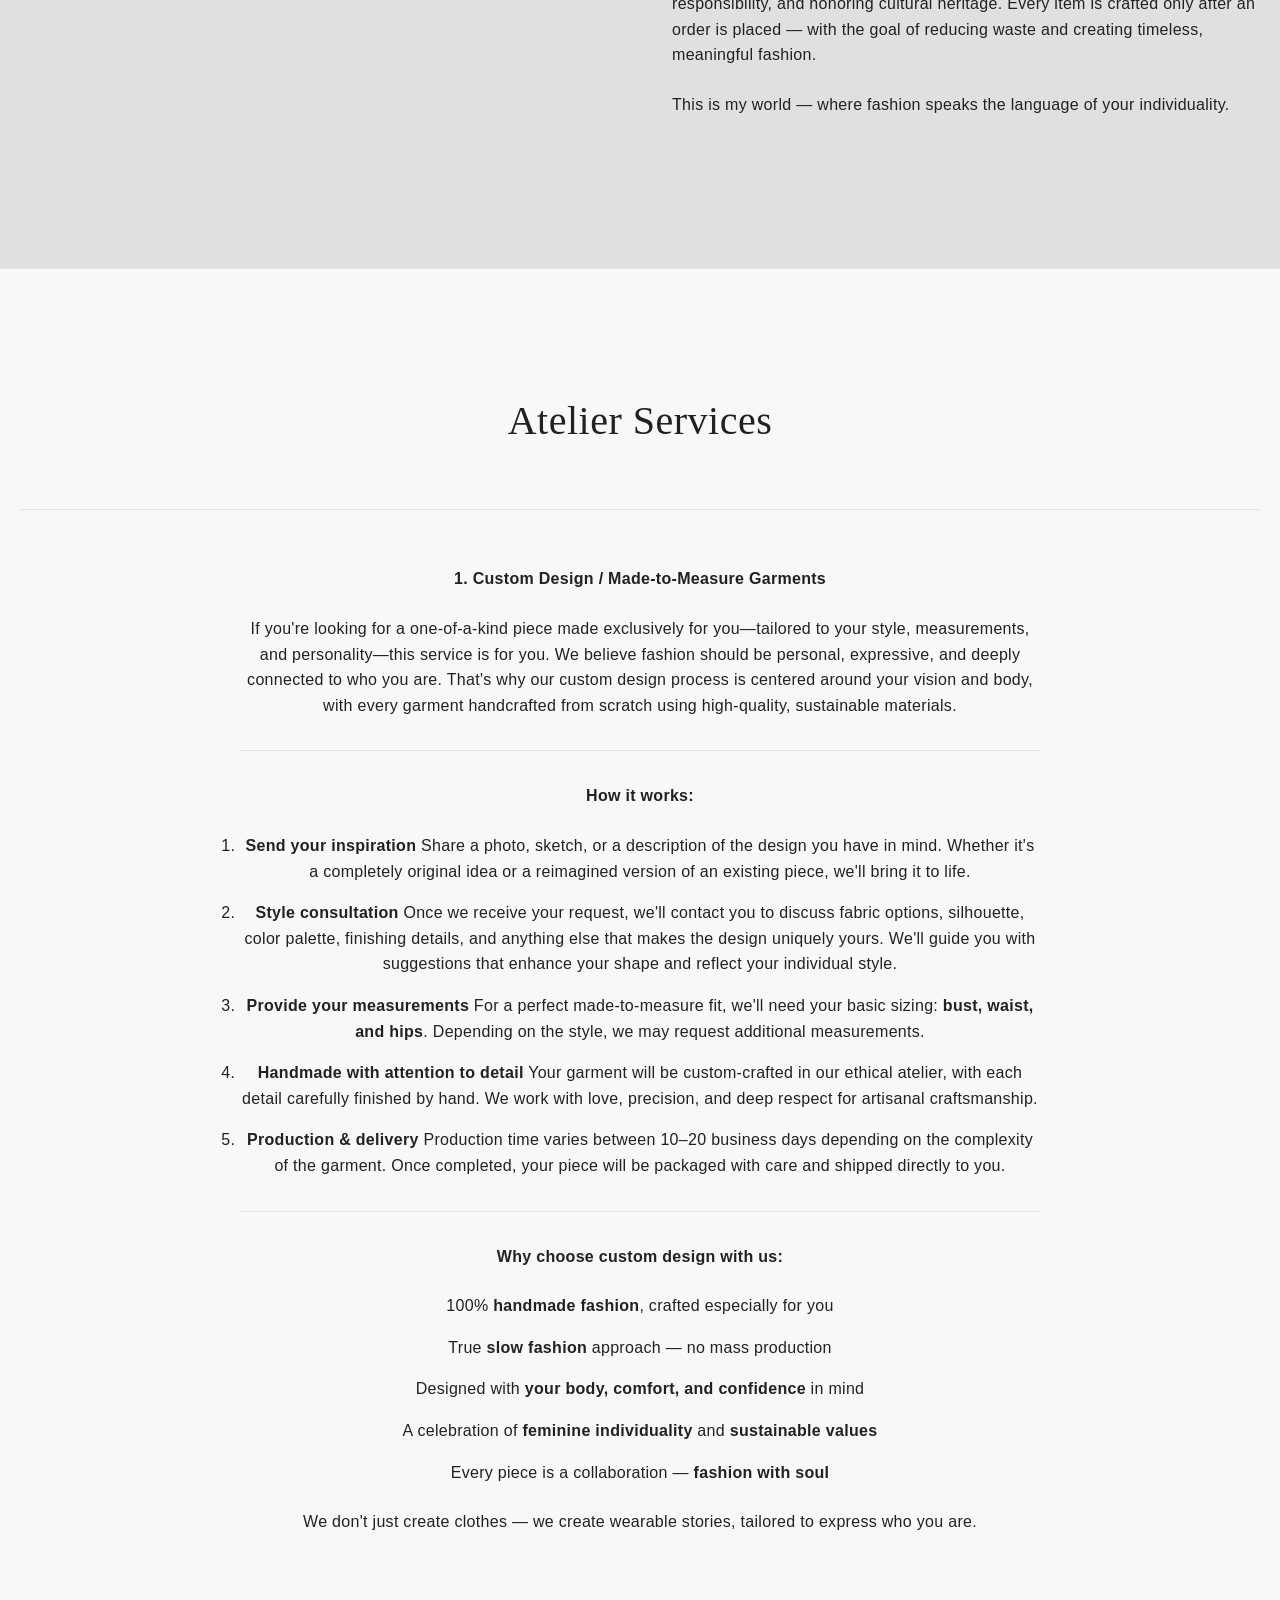
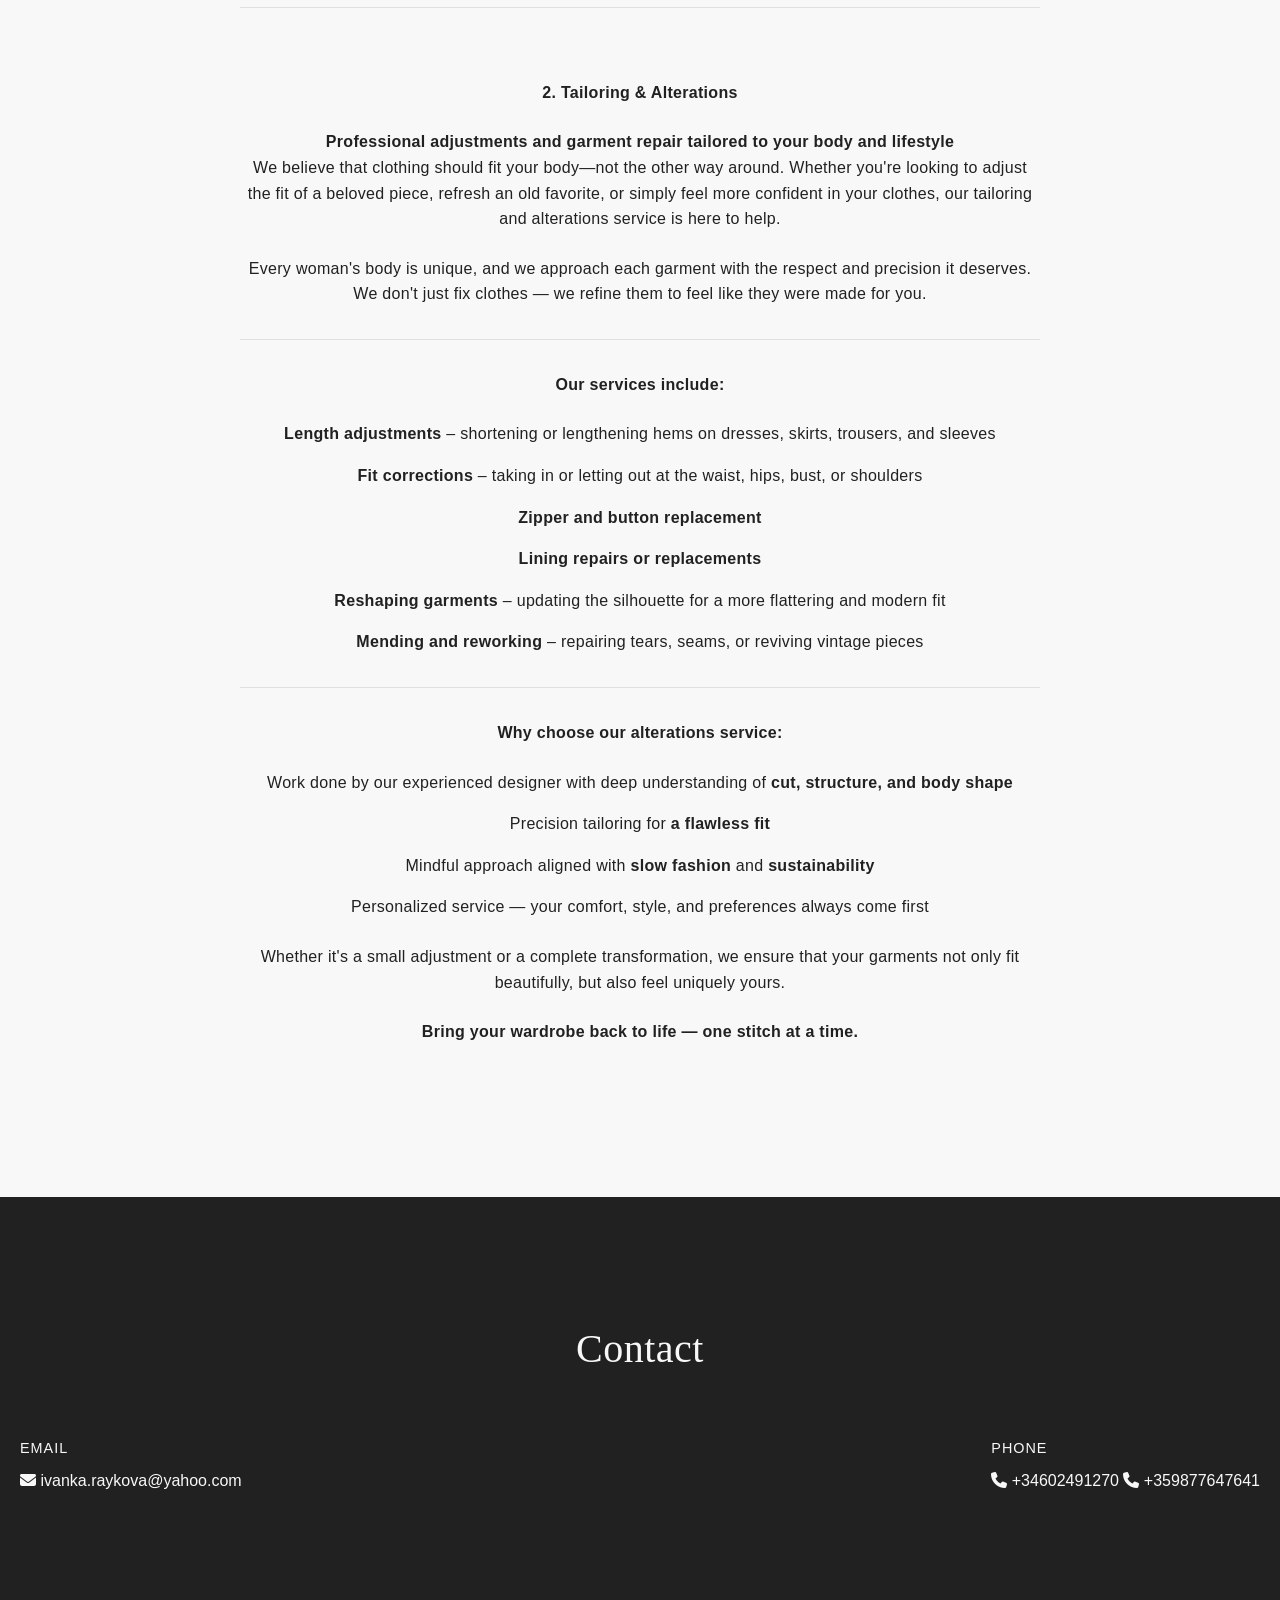
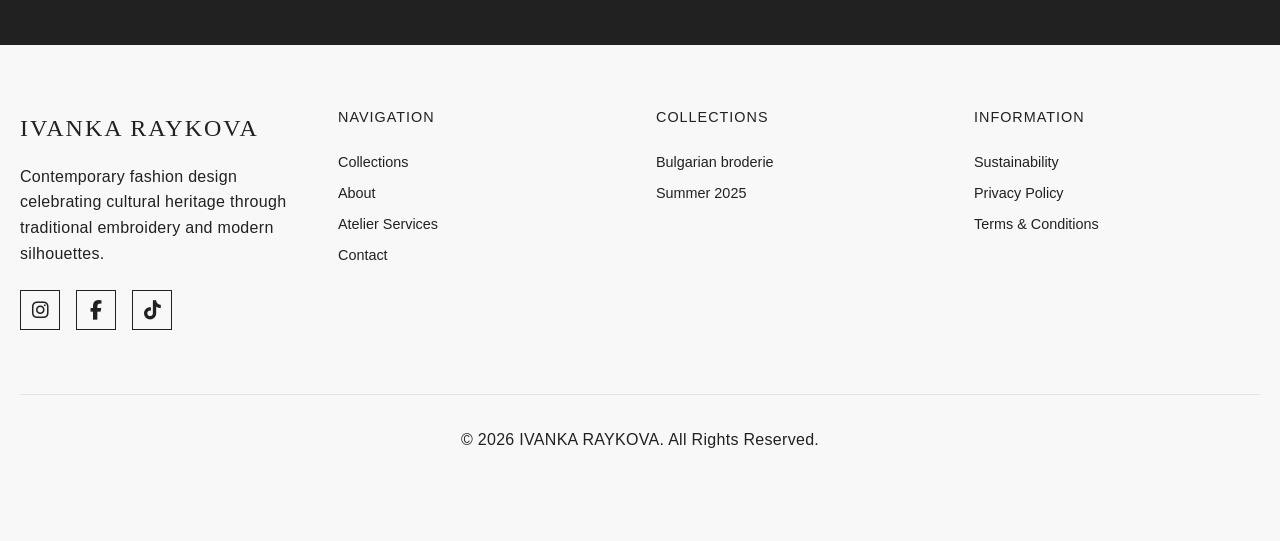
==== commit 6ab9da5a: "improvements" ====
--- a/index.html
+++ b/index.html
@@ -5,702 +5,25 @@
    <meta charset="UTF-8">
    <meta name="viewport" content="width=device-width, initial-scale=1.0">
    <title>IVANKA RAYKOVA | Contemporary Fashion Design</title>
+   <meta name="description"
+      content="Ivanka Raykova — contemporary fashion design celebrating cultural heritage through traditional Bulgarian embroidery and modern silhouettes. Handmade, made-to-order, sustainable.">
+   <link rel="canonical" href="https://ivankaraykova.com/">
+   <link rel="icon" href="images/1.jpg" type="image/jpeg">
+   <link rel="apple-touch-icon" href="images/1.jpg">
+   <!-- Open Graph / social sharing -->
+   <meta property="og:type" content="website">
+   <meta property="og:title" content="IVANKA RAYKOVA | Contemporary Fashion Design">
+   <meta property="og:description"
+      content="Contemporary fashion celebrating cultural heritage through traditional Bulgarian embroidery and modern silhouettes.">
+   <meta property="og:url" content="https://ivankaraykova.com/">
+   <meta property="og:image" content="https://ivankaraykova.com/images/1.jpg">
+   <meta name="twitter:card" content="summary_large_image">
+   <meta name="twitter:title" content="IVANKA RAYKOVA | Contemporary Fashion Design">
+   <meta name="twitter:description"
+      content="Contemporary fashion celebrating cultural heritage through traditional Bulgarian embroidery and modern silhouettes.">
+   <meta name="twitter:image" content="https://ivankaraykova.com/images/1.jpg">
    <link rel="stylesheet" href="https://cdnjs.cloudflare.com/ajax/libs/font-awesome/6.5.1/css/all.min.css">
-   <style>
-      /* Base Styles */
-      :root {
-         --primary-color: #f8f8f8;
-         --secondary-color: #212121;
-         --accent-color: #e0e0e0;
-         --font-main: 'Arial', sans-serif;
-         --font-secondary: 'Times New Roman', serif;
-         --transition: all 0.3s ease;
-      }
-
-      * {
-         margin: 0;
-         padding: 0;
-         box-sizing: border-box;
-      }
-
-      body {
-         font-family: var(--font-main);
-         color: var(--secondary-color);
-         background-color: var(--primary-color);
-         line-height: 1.6;
-         overflow-x: hidden;
-      }
-
-      a {
-         text-decoration: none;
-         color: inherit;
-      }
-
-      ul {
-         list-style: none;
-      }
-
-      img {
-         max-width: 100%;
-         height: auto;
-         display: block;
-      }
-
-      button,
-      .btn {
-         background: none;
-         border: none;
-         cursor: pointer;
-         font-family: inherit;
-         font-size: inherit;
-         padding: 0;
-      }
-
-      .container {
-         width: 100%;
-         max-width: 1400px;
-         margin: 0 auto;
-         padding: 0 20px;
-      }
-
-      /* Typography */
-      h1,
-      h2,
-      h3,
-      h4,
-      h5 {
-         font-weight: normal;
-         line-height: 1.2;
-      }
-
-      h1 {
-         font-size: clamp(2rem, 5vw, 3.5rem);
-         letter-spacing: 1px;
-      }
-
-      h2 {
-         font-size: clamp(1.5rem, 4vw, 2.5rem);
-         margin-bottom: 2rem;
-         letter-spacing: 0.5px;
-      }
-
-      h3 {
-         font-size: clamp(1.2rem, 3vw, 1.8rem);
-         margin-bottom: 1rem;
-      }
-
-      p {
-         margin-bottom: 1.5rem;
-         font-size: clamp(0.9rem, 2vw, 1rem);
-         letter-spacing: 0.3px;
-      }
-
-      .uppercase {
-         text-transform: uppercase;
-      }
-
-      .text-center {
-         text-align: center;
-      }
-
-      /* Header */
-      header {
-         position: fixed;
-         top: 0;
-         left: 0;
-         width: 100%;
-         z-index: 1000;
-         background-color: rgba(248, 248, 248, 0.95);
-         transition: var(--transition);
-      }
-
-      .header-content {
-         display: flex;
-         justify-content: space-between;
-         align-items: center;
-         padding: 1.5rem 0;
-      }
-
-      .logo {
-         font-family: var(--font-secondary);
-         font-size: 1.8rem;
-         letter-spacing: 2px;
-      }
-
-      /* IMPORTANT: Hide the mobile toggle button by default (for desktop) */
-      .mobile-nav-toggle {
-         display: none;
-         background: none;
-         border: none;
-         font-size: 1.5rem;
-         cursor: pointer;
-         z-index: 2000;
-      }
-
-      /* Mobile Navigation */
-      .mobile-nav {
-         position: fixed;
-         top: 0;
-         right: -100%;
-         width: 100%;
-         height: 100vh;
-         background-color: var(--primary-color);
-         padding: 6rem 2rem 2rem;
-         transition: var(--transition);
-         z-index: 1500;
-         overflow-y: auto;
-      }
-
-      .mobile-nav.active {
-         right: 0;
-      }
-
-      .mobile-nav li {
-         margin-bottom: 1.5rem;
-         font-size: 1.2rem;
-         text-transform: uppercase;
-         letter-spacing: 1px;
-      }
-
-      .mobile-submenu {
-         display: none;
-         margin: 1rem 0 0.5rem 1rem;
-         padding-left: 1rem;
-         border-left: 1px solid var(--accent-color);
-      }
-
-      .mobile-submenu.active {
-         display: block;
-      }
-
-      .mobile-submenu li {
-         margin-bottom: 1rem;
-         font-size: 1rem;
-      }
-
-      .dropdown-mobile>a::after {
-         content: ' +';
-         font-size: 1.2rem;
-      }
-
-      /* Hero Section */
-      .hero {
-         height: 100vh;
-         margin-top: 0;
-         position: relative;
-         overflow: hidden;
-      }
-
-      .hero-slide {
-         height: 100%;
-         width: 100%;
-         position: absolute;
-         top: 0;
-         left: 0;
-         opacity: 1;
-         transition: opacity 1s ease;
-      }
-
-      .hero-img {
-         width: 100%;
-         height: 100%;
-         object-fit: cover;
-         object-position: center;
-      }
-
-      .hero-content {
-         position: absolute;
-         bottom: 10%;
-         left: 0;
-         width: 100%;
-         padding: 0 2rem;
-         color: white;
-         text-shadow: 0 1px 5px rgba(0, 0, 0, 0.3);
-      }
-
-      .hero-title {
-         font-family: var(--font-secondary);
-         margin-bottom: 1rem;
-      }
-
-      .hero-subtitle {
-         font-size: clamp(1rem, 3vw, 1.3rem);
-         max-width: 600px;
-      }
-
-      /* Collections */
-      .collections {
-         padding: 8rem 0;
-      }
-
-      .section-title {
-         text-align: center;
-         margin-bottom: 4rem;
-         font-family: var(--font-secondary);
-      }
-
-      .collection-grid {
-         display: grid;
-         grid-template-columns: repeat(auto-fill, minmax(300px, 1fr));
-         gap: 2rem;
-      }
-
-      .collection-item {
-         position: relative;
-         overflow: hidden;
-         transition: var(--transition);
-         cursor: pointer;
-      }
-
-      .collection-img {
-         aspect-ratio: 2/3;
-         object-fit: cover;
-         transition: transform 0.5s ease;
-      }
-
-      .collection-item:hover .collection-img {
-         transform: scale(1.03);
-      }
-
-      /* Modal */
-      .modal {
-         display: none;
-         position: fixed;
-         z-index: 2000;
-         left: 0;
-         top: 0;
-         width: 100%;
-         height: 100%;
-         overflow: auto;
-         background-color: rgba(0, 0, 0, 0.9);
-      }
-
-      .modal-content {
-         margin: auto;
-         display: block;
-         max-width: 90%;
-         max-height: 90%;
-      }
-
-      .close-modal {
-         position: absolute;
-         top: 15px;
-         right: 35px;
-         color: #f1f1f1;
-         font-size: 40px;
-         font-weight: bold;
-         transition: 0.3s;
-         cursor: pointer;
-      }
-
-      .close-modal:hover,
-      .close-modal:focus {
-         color: #bbb;
-         text-decoration: none;
-         cursor: pointer;
-      }
-
-      /* About */
-      .about {
-         padding: 8rem 0;
-         background-color: var(--accent-color);
-      }
-
-      .about-content {
-         display: flex;
-         flex-wrap: wrap;
-         align-items: center;
-         gap: 4rem;
-      }
-
-      .about-image {
-         flex: 1;
-         min-width: 300px;
-      }
-
-      .about-image img {
-         width: 100%;
-         height: auto;
-      }
-
-      .about-text {
-         flex: 1;
-         min-width: 300px;
-      }
-
-      .about-title {
-         font-family: var(--font-secondary);
-         margin-bottom: 2rem;
-      }
-
-      /* Atelier */
-      .atelier {
-         padding: 8rem 0;
-      }
-
-      .atelier-content {
-         display: flex;
-         flex-direction: column;
-         align-items: center;
-         text-align: center;
-         max-width: 800px;
-         margin: 0 auto;
-      }
-
-      /* Atelier text styling */
-      .atelier h3,
-      .atelier h4,
-      .atelier ol,
-      .atelier ul,
-      .atelier li {
-         font-family: var(--font-main);
-         font-size: clamp(0.9rem, 2vw, 1rem);
-         font-weight: normal;
-         letter-spacing: 0.3px;
-         line-height: 1.6;
-      }
-
-      .atelier h3,
-      .atelier h4 {
-         font-weight: bold;
-         margin-bottom: 1.5rem;
-         margin-top: 1.5rem;
-      }
-
-      .atelier ol,
-      .atelier ul {
-         margin-bottom: 1.5rem;
-      }
-
-      .atelier li {
-         margin-bottom: 1rem;
-      }
-
-      /* Contact */
-      .contact {
-         padding: 8rem 0;
-         background-color: var(--secondary-color);
-         color: var(--primary-color);
-      }
-
-      .contact-content {
-         display: flex;
-         flex-wrap: wrap;
-         justify-content: space-between;
-         gap: 4rem;
-      }
-
-      .contact-info,
-      .contact-form {
-         flex: 1;
-         min-width: 300px;
-      }
-
-      .contact-title {
-         font-family: var(--font-secondary);
-         margin-bottom: 2rem;
-      }
-
-      .contact-item {
-         margin-bottom: 1.5rem;
-      }
-
-      .contact-label {
-         display: block;
-         font-size: 0.9rem;
-         margin-bottom: 0.5rem;
-         letter-spacing: 1px;
-         text-transform: uppercase;
-      }
-
-      .form-group {
-         margin-bottom: 1.5rem;
-      }
-
-      .form-control {
-         width: 100%;
-         padding: 0.8rem;
-         background-color: transparent;
-         border: 1px solid var(--primary-color);
-         color: var(--primary-color);
-         font-family: inherit;
-      }
-
-      .form-control::placeholder {
-         color: rgba(248, 248, 248, 0.6);
-      }
-
-      textarea.form-control {
-         resize: vertical;
-         min-height: 150px;
-      }
-
-      .btn-submit {
-         padding: 1rem 2rem;
-         background-color: var(--primary-color);
-         color: var(--secondary-color);
-         text-transform: uppercase;
-         letter-spacing: 1px;
-         transition: var(--transition);
-         border: none;
-         cursor: pointer;
-      }
-
-      .btn-submit:hover {
-         background-color: rgba(248, 248, 248, 0.8);
-      }
-
-      /* Footer */
-      footer {
-         padding: 4rem 0;
-         background-color: var(--primary-color);
-      }
-
-      .footer-content {
-         display: flex;
-         flex-wrap: wrap;
-         justify-content: space-between;
-         gap: 2rem;
-      }
-
-      .footer-logo {
-         font-family: var(--font-secondary);
-         font-size: 1.5rem;
-         letter-spacing: 2px;
-         margin-bottom: 1rem;
-      }
-
-      .footer-col {
-         flex: 1;
-         min-width: 200px;
-      }
-
-      .footer-heading {
-         margin-bottom: 1.5rem;
-         font-size: 0.9rem;
-         letter-spacing: 1px;
-         text-transform: uppercase;
-      }
-
-      .footer-nav li {
-         margin-bottom: 0.5rem;
-         font-size: 0.9rem;
-      }
-
-      .footer-nav a:hover {
-         text-decoration: underline;
-      }
-
-      .social-links {
-         display: flex;
-         gap: 1rem;
-         margin-top: 1rem;
-      }
-
-      .social-link {
-         display: flex;
-         align-items: center;
-         justify-content: center;
-         width: 40px;
-         height: 40px;
-         border: 1px solid var(--secondary-color);
-         transition: var(--transition);
-         font-size: 1.2rem;
-      }
-
-      .social-link:hover {
-         background-color: var(--secondary-color);
-         color: var(--primary-color);
-      }
-
-      .copyright {
-         margin-top: 4rem;
-         padding-top: 2rem;
-         border-top: 1px solid rgba(33, 33, 33, 0.1);
-         text-align: center;
-         font-size: 0.8rem;
-      }
-
-      /* Desktop Navigation */
-      .nav-desktop {
-         display: flex;
-         align-items: center;
-      }
-
-      .nav-desktop li {
-         margin-left: 2.5rem;
-         font-size: 0.9rem;
-         letter-spacing: 1px;
-         text-transform: uppercase;
-         position: relative;
-      }
-
-      .nav-desktop a {
-         position: relative;
-         transition: var(--transition);
-      }
-
-      .nav-desktop a:hover {
-         opacity: 0.7;
-      }
-
-      .nav-desktop a::after {
-         content: '';
-         position: absolute;
-         width: 0;
-         height: 1px;
-         bottom: -2px;
-         left: 0;
-         background-color: var(--secondary-color);
-         transition: var(--transition);
-      }
-
-      .nav-desktop a:hover::after {
-         width: 100%;
-      }
-
-      /* Dropdown menu styles */
-      .dropdown {
-         position: relative;
-         display: inline-block;
-      }
-
-      .dropdown-toggle::after {
-         content: '▼';
-         font-size: 0.7rem;
-         margin-left: 5px;
-         vertical-align: middle;
-      }
-
-      .dropdown-content {
-         display: none;
-         position: absolute;
-         top: 100%;
-         left: 0;
-         background-color: var(--primary-color);
-         min-width: 200px;
-         box-shadow: 0px 8px 16px 0px rgba(0, 0, 0, 0.1);
-         z-index: 1000;
-         margin-top: 10px;
-      }
-
-      /* Invisible bridge over the 10px gap so moving the cursor from the
-         toggle to the items keeps .dropdown:hover active (prevents the menu
-         from collapsing before the link can be clicked). */
-      .dropdown-content::before {
-         content: '';
-         position: absolute;
-         top: -10px;
-         left: 0;
-         width: 100%;
-         height: 10px;
-      }
-
-      .dropdown:hover .dropdown-content {
-         display: block;
-      }
-
-      .dropdown-content a {
-         color: var(--secondary-color);
-         padding: 12px 16px;
-         text-decoration: none;
-         display: block;
-         font-size: 0.85rem;
-         text-transform: uppercase;
-         letter-spacing: 1px;
-      }
-
-      .dropdown-content a:hover {
-         background-color: var(--accent-color);
-      }
-
-      .dropdown-toggle:hover::after {
-         opacity: 0.7;
-      }
-
-      /* Mobile-only styles */
-      @media screen and (max-width: 768px) {
-         .nav-desktop {
-            display: none;
-         }
-
-         .mobile-nav-toggle {
-            display: block;
-         }
-
-         .mobile-nav {
-            position: fixed;
-            top: 0;
-            right: -100%;
-            width: 100%;
-            height: 100vh;
-            background-color: var(--primary-color);
-            padding: 6rem 2rem 2rem;
-            transition: var(--transition);
-            z-index: 1500;
-            overflow-y: auto;
-         }
-
-         .mobile-nav.active {
-            right: 0;
-         }
-
-         .mobile-nav li {
-            margin-bottom: 1.5rem;
-            font-size: 1.2rem;
-            text-transform: uppercase;
-            letter-spacing: 1px;
-         }
-
-         .mobile-submenu {
-            display: none;
-            margin: 1rem 0 0.5rem 1rem;
-            padding-left: 1rem;
-            border-left: 1px solid var(--accent-color);
-         }
-
-         .mobile-submenu.active {
-            display: block;
-         }
-
-         .mobile-submenu li {
-            margin-bottom: 1rem;
-            font-size: 1rem;
-         }
-
-         .dropdown-mobile>a::after {
-            content: ' +';
-            font-size: 1.2rem;
-         }
-      }
-
-      /* Hide mobile nav on larger screens */
-      @media screen and (min-width: 769px) {
-         .mobile-nav {
-            display: none !important;
-         }
-
-         .mobile-nav-toggle {
-            display: none !important;
-         }
-      }
-
-      .service-separator {
-         width: 100%;
-         height: 1px;
-         background-color: var(--accent-color);
-         border: none;
-         margin: 3rem 0;
-      }
-
-      .section-separator {
-         width: 100%;
-         height: 1px;
-         background-color: var(--accent-color);
-         border: none;
-         margin: 2rem 0;
-      }
-   </style>
+   <link rel="stylesheet" href="styles/main.css">
 </head>
 
 <body>
@@ -726,8 +49,9 @@
                </ul>
             </nav>
             <!-- Mobile toggle navigation -->
-            <button class="mobile-nav-toggle">≡</button>
-            <div class="mobile-nav">
+            <button class="mobile-nav-toggle" aria-label="Open navigation menu" aria-expanded="false"
+               aria-controls="mobile-nav">≡</button>
+            <div class="mobile-nav" id="mobile-nav">
                <ul>
                   <li class="dropdown-mobile">
                      <a href="#">Collections</a>
@@ -748,7 +72,7 @@
    <!-- Hero Section -->
    <section class="hero">
       <div class="hero-slide active">
-         <img src="images/1.jpg" alt="Fashion Collection" class="hero-img">
+         <img src="images/1.jpg" alt="Fashion Collection" class="hero-img" fetchpriority="high">
          <div class="container">
             <div class="hero-content">
                <h1 class="hero-title">IVANKA RAYKOVA</h1>
@@ -765,20 +89,20 @@
             <!-- First item (visible on both mobile and desktop) -->
             <div class="collection-item main-item">
                <img src="collections/bulgarian-broderie/images/1.jpg" alt="Bulgarian broderie collection"
-                  class="collection-img" onclick="window.location.href='collections/bulgarian-broderie/index.html'">
+                  class="collection-img" loading="lazy" onclick="window.location.href='collections/bulgarian-broderie/index.html'">
             </div>
             <!-- Additional items (visible only on desktop) -->
             <div class="collection-item desktop-only">
                <img src="collections/bulgarian-broderie/images/2.jpg" alt="Bulgarian broderie collection"
-                  class="collection-img" onclick="window.location.href='collections/bulgarian-broderie/index.html'">
+                  class="collection-img" loading="lazy" onclick="window.location.href='collections/bulgarian-broderie/index.html'">
             </div>
             <div class="collection-item desktop-only">
                <img src="collections/bulgarian-broderie/images/3.jpg" alt="Bulgarian broderie collection"
-                  class="collection-img" onclick="window.location.href='collections/bulgarian-broderie/index.html'">
+                  class="collection-img" loading="lazy" onclick="window.location.href='collections/bulgarian-broderie/index.html'">
             </div>
             <div class="collection-item desktop-only">
                <img src="collections/bulgarian-broderie/images/4.jpg" alt="Bulgarian broderie collection"
-                  class="collection-img" onclick="window.location.href='collections/bulgarian-broderie/index.html'">
+                  class="collection-img" loading="lazy" onclick="window.location.href='collections/bulgarian-broderie/index.html'">
             </div>
          </div>
       </div>
@@ -788,7 +112,7 @@
       <div class="container">
          <div class="about-content">
             <div class="about-image">
-               <img src="images/10.jpg" alt="Ivanka Raykova - Designer">
+               <img src="images/10.jpg" alt="Ivanka Raykova - Designer" loading="lazy">
             </div>
             <div class="about-text">
                <h2 class="about-title">About the Designer</h2>
@@ -948,15 +272,15 @@
                <p>Contemporary fashion design celebrating cultural heritage through traditional embroidery and modern
                   silhouettes.</p>
                <div class="social-links">
-                  <a href="https://www.instagram.com/ivanka.atelier/" class="social-link" target="_blank"
+                  <a href="https://www.instagram.com/ivanka.atelier/" class="social-link" target="_blank" rel="noopener noreferrer"
                      aria-label="Instagram">
                      <i class="fab fa-instagram"></i>
                   </a>
-                  <a href="https://www.facebook.com/Bulgaritasdesign" class="social-link" target="_blank"
+                  <a href="https://www.facebook.com/Bulgaritasdesign" class="social-link" target="_blank" rel="noopener noreferrer"
                      aria-label="Facebook">
                      <i class="fab fa-facebook-f"></i>
                   </a>
-                  <a href="https://www.tiktok.com/@ivanka.atelier" class="social-link" target="_blank"
+                  <a href="https://www.tiktok.com/@ivanka.atelier" class="social-link" target="_blank" rel="noopener noreferrer"
                      aria-label="TikTok">
                      <i class="fab fa-tiktok"></i>
                   </a>
@@ -982,14 +306,14 @@
             <div class="footer-col">
                <h4 class="footer-heading">Information</h4>
                <ul class="footer-nav">
-                  <li><a href="sustainability.html" target="_blank">Sustainability</a></li>
-                  <li><a href="privacy-policy.html" target="_blank">Privacy Policy</a></li>
-                  <li><a href="terms-and-conditions.html" target="_blank">Terms & Conditions</a></li>
+                  <li><a href="sustainability.html" target="_blank" rel="noopener noreferrer">Sustainability</a></li>
+                  <li><a href="privacy-policy.html" target="_blank" rel="noopener noreferrer">Privacy Policy</a></li>
+                  <li><a href="terms-and-conditions.html" target="_blank" rel="noopener noreferrer">Terms & Conditions</a></li>
                </ul>
             </div>
          </div>
          <div class="copyright">
-            <p>&copy; 2025 IVANKA RAYKOVA. All Rights Reserved.</p>
+            <p>&copy; 2026 IVANKA RAYKOVA. All Rights Reserved.</p>
          </div>
       </div>
    </footer>
@@ -999,8 +323,10 @@
       const mobileNav = document.querySelector('.mobile-nav');
 
       mobileNavToggle.addEventListener('click', () => {
-         mobileNav.classList.toggle('active');
-         mobileNavToggle.textContent = mobileNav.classList.contains('active') ? '×' : '≡';
+         const isOpen = mobileNav.classList.toggle('active');
+         mobileNavToggle.textContent = isOpen ? '×' : '≡';
+         mobileNavToggle.setAttribute('aria-expanded', isOpen ? 'true' : 'false');
+         mobileNavToggle.setAttribute('aria-label', isOpen ? 'Close navigation menu' : 'Open navigation menu');
       });
 
       // Handle mobile dropdown menu - with fix to prevent entire menu from closing
@@ -1024,6 +350,8 @@
          link.addEventListener('click', () => {
             mobileNav.classList.remove('active');
             mobileNavToggle.textContent = '≡';
+            mobileNavToggle.setAttribute('aria-expanded', 'false');
+            mobileNavToggle.setAttribute('aria-label', 'Open navigation menu');
          });
       });
 
@@ -1072,4 +400,4 @@
    <script src="scripts/home-collection.js"></script>
 </body>
 
-</html>+</html>
--- a/styles/main.css
+++ b/styles/main.css
@@ -0,0 +1,694 @@
+      /* Base Styles */
+      :root {
+         --primary-color: #f8f8f8;
+         --secondary-color: #212121;
+         --accent-color: #e0e0e0;
+         --font-main: 'Arial', sans-serif;
+         --font-secondary: 'Times New Roman', serif;
+         --transition: all 0.3s ease;
+      }
+
+      * {
+         margin: 0;
+         padding: 0;
+         box-sizing: border-box;
+      }
+
+      body {
+         font-family: var(--font-main);
+         color: var(--secondary-color);
+         background-color: var(--primary-color);
+         line-height: 1.6;
+         overflow-x: hidden;
+      }
+
+      a {
+         text-decoration: none;
+         color: inherit;
+      }
+
+      ul {
+         list-style: none;
+      }
+
+      img {
+         max-width: 100%;
+         height: auto;
+         display: block;
+      }
+
+      button,
+      .btn {
+         background: none;
+         border: none;
+         cursor: pointer;
+         font-family: inherit;
+         font-size: inherit;
+         padding: 0;
+      }
+
+      .container {
+         width: 100%;
+         max-width: 1400px;
+         margin: 0 auto;
+         padding: 0 20px;
+      }
+
+      /* Typography */
+      h1,
+      h2,
+      h3,
+      h4,
+      h5 {
+         font-weight: normal;
+         line-height: 1.2;
+      }
+
+      h1 {
+         font-size: clamp(2rem, 5vw, 3.5rem);
+         letter-spacing: 1px;
+      }
+
+      h2 {
+         font-size: clamp(1.5rem, 4vw, 2.5rem);
+         margin-bottom: 2rem;
+         letter-spacing: 0.5px;
+      }
+
+      h3 {
+         font-size: clamp(1.2rem, 3vw, 1.8rem);
+         margin-bottom: 1rem;
+      }
+
+      p {
+         margin-bottom: 1.5rem;
+         font-size: clamp(0.9rem, 2vw, 1rem);
+         letter-spacing: 0.3px;
+      }
+
+      .uppercase {
+         text-transform: uppercase;
+      }
+
+      .text-center {
+         text-align: center;
+      }
+
+      /* Header */
+      header {
+         position: fixed;
+         top: 0;
+         left: 0;
+         width: 100%;
+         z-index: 1000;
+         background-color: rgba(248, 248, 248, 0.95);
+         transition: var(--transition);
+      }
+
+      .header-content {
+         display: flex;
+         justify-content: space-between;
+         align-items: center;
+         padding: 1.5rem 0;
+      }
+
+      .logo {
+         font-family: var(--font-secondary);
+         font-size: 1.8rem;
+         letter-spacing: 2px;
+      }
+
+      /* IMPORTANT: Hide the mobile toggle button by default (for desktop) */
+      .mobile-nav-toggle {
+         display: none;
+         background: none;
+         border: none;
+         font-size: 1.5rem;
+         cursor: pointer;
+         z-index: 2000;
+      }
+
+      /* Mobile Navigation */
+      .mobile-nav {
+         position: fixed;
+         top: 0;
+         right: -100%;
+         width: 100%;
+         height: 100vh;
+         background-color: var(--primary-color);
+         padding: 6rem 2rem 2rem;
+         transition: var(--transition);
+         z-index: 1500;
+         overflow-y: auto;
+      }
+
+      .mobile-nav.active {
+         right: 0;
+      }
+
+      .mobile-nav li {
+         margin-bottom: 1.5rem;
+         font-size: 1.2rem;
+         text-transform: uppercase;
+         letter-spacing: 1px;
+      }
+
+      .mobile-submenu {
+         display: none;
+         margin: 1rem 0 0.5rem 1rem;
+         padding-left: 1rem;
+         border-left: 1px solid var(--accent-color);
+      }
+
+      .mobile-submenu.active {
+         display: block;
+      }
+
+      .mobile-submenu li {
+         margin-bottom: 1rem;
+         font-size: 1rem;
+      }
+
+      .dropdown-mobile>a::after {
+         content: ' +';
+         font-size: 1.2rem;
+      }
+
+      /* Hero Section */
+      .hero {
+         height: 100vh;
+         margin-top: 0;
+         position: relative;
+         overflow: hidden;
+      }
+
+      .hero-slide {
+         height: 100%;
+         width: 100%;
+         position: absolute;
+         top: 0;
+         left: 0;
+         opacity: 1;
+         transition: opacity 1s ease;
+      }
+
+      .hero-img {
+         width: 100%;
+         height: 100%;
+         object-fit: cover;
+         object-position: center;
+      }
+
+      .hero-content {
+         position: absolute;
+         bottom: 10%;
+         left: 0;
+         width: 100%;
+         padding: 0 2rem;
+         color: white;
+         text-shadow: 0 1px 5px rgba(0, 0, 0, 0.3);
+      }
+
+      .hero-title {
+         font-family: var(--font-secondary);
+         margin-bottom: 1rem;
+      }
+
+      .hero-subtitle {
+         font-size: clamp(1rem, 3vw, 1.3rem);
+         max-width: 600px;
+      }
+
+      /* Collections */
+      .collections {
+         padding: 8rem 0;
+      }
+
+      .section-title {
+         text-align: center;
+         margin-bottom: 4rem;
+         font-family: var(--font-secondary);
+      }
+
+      .collection-grid {
+         display: grid;
+         grid-template-columns: repeat(auto-fill, minmax(300px, 1fr));
+         gap: 2rem;
+      }
+
+      .collection-item {
+         position: relative;
+         overflow: hidden;
+         transition: var(--transition);
+         cursor: pointer;
+      }
+
+      .collection-img {
+         aspect-ratio: 2/3;
+         object-fit: cover;
+         transition: transform 0.5s ease;
+      }
+
+      .collection-item:hover .collection-img {
+         transform: scale(1.03);
+      }
+
+      /* Modal */
+      .modal {
+         display: none;
+         position: fixed;
+         z-index: 2000;
+         left: 0;
+         top: 0;
+         width: 100%;
+         height: 100%;
+         overflow: auto;
+         background-color: rgba(0, 0, 0, 0.9);
+      }
+
+      .modal-content {
+         margin: auto;
+         display: block;
+         max-width: 90%;
+         max-height: 90%;
+      }
+
+      .close-modal {
+         position: absolute;
+         top: 15px;
+         right: 35px;
+         color: #f1f1f1;
+         font-size: 40px;
+         font-weight: bold;
+         transition: 0.3s;
+         cursor: pointer;
+      }
+
+      .close-modal:hover,
+      .close-modal:focus {
+         color: #bbb;
+         text-decoration: none;
+         cursor: pointer;
+      }
+
+      /* About */
+      .about {
+         padding: 8rem 0;
+         background-color: var(--accent-color);
+      }
+
+      .about-content {
+         display: flex;
+         flex-wrap: wrap;
+         align-items: center;
+         gap: 4rem;
+      }
+
+      .about-image {
+         flex: 1;
+         min-width: 300px;
+      }
+
+      .about-image img {
+         width: 100%;
+         height: auto;
+      }
+
+      .about-text {
+         flex: 1;
+         min-width: 300px;
+      }
+
+      .about-title {
+         font-family: var(--font-secondary);
+         margin-bottom: 2rem;
+      }
+
+      /* Atelier */
+      .atelier {
+         padding: 8rem 0;
+      }
+
+      .atelier-content {
+         display: flex;
+         flex-direction: column;
+         align-items: center;
+         text-align: center;
+         max-width: 800px;
+         margin: 0 auto;
+      }
+
+      /* Atelier text styling */
+      .atelier h3,
+      .atelier h4,
+      .atelier ol,
+      .atelier ul,
+      .atelier li {
+         font-family: var(--font-main);
+         font-size: clamp(0.9rem, 2vw, 1rem);
+         font-weight: normal;
+         letter-spacing: 0.3px;
+         line-height: 1.6;
+      }
+
+      .atelier h3,
+      .atelier h4 {
+         font-weight: bold;
+         margin-bottom: 1.5rem;
+         margin-top: 1.5rem;
+      }
+
+      .atelier ol,
+      .atelier ul {
+         margin-bottom: 1.5rem;
+      }
+
+      .atelier li {
+         margin-bottom: 1rem;
+      }
+
+      /* Contact */
+      .contact {
+         padding: 8rem 0;
+         background-color: var(--secondary-color);
+         color: var(--primary-color);
+      }
+
+      .contact-content {
+         display: flex;
+         flex-wrap: wrap;
+         justify-content: space-between;
+         gap: 4rem;
+      }
+
+      .contact-info,
+      .contact-form {
+         flex: 1;
+         min-width: 300px;
+      }
+
+      .contact-title {
+         font-family: var(--font-secondary);
+         margin-bottom: 2rem;
+      }
+
+      .contact-item {
+         margin-bottom: 1.5rem;
+      }
+
+      .contact-label {
+         display: block;
+         font-size: 0.9rem;
+         margin-bottom: 0.5rem;
+         letter-spacing: 1px;
+         text-transform: uppercase;
+      }
+
+      .form-group {
+         margin-bottom: 1.5rem;
+      }
+
+      .form-control {
+         width: 100%;
+         padding: 0.8rem;
+         background-color: transparent;
+         border: 1px solid var(--primary-color);
+         color: var(--primary-color);
+         font-family: inherit;
+      }
+
+      .form-control::placeholder {
+         color: rgba(248, 248, 248, 0.6);
+      }
+
+      textarea.form-control {
+         resize: vertical;
+         min-height: 150px;
+      }
+
+      .btn-submit {
+         padding: 1rem 2rem;
+         background-color: var(--primary-color);
+         color: var(--secondary-color);
+         text-transform: uppercase;
+         letter-spacing: 1px;
+         transition: var(--transition);
+         border: none;
+         cursor: pointer;
+      }
+
+      .btn-submit:hover {
+         background-color: rgba(248, 248, 248, 0.8);
+      }
+
+      /* Footer */
+      footer {
+         padding: 4rem 0;
+         background-color: var(--primary-color);
+      }
+
+      .footer-content {
+         display: flex;
+         flex-wrap: wrap;
+         justify-content: space-between;
+         gap: 2rem;
+      }
+
+      .footer-logo {
+         font-family: var(--font-secondary);
+         font-size: 1.5rem;
+         letter-spacing: 2px;
+         margin-bottom: 1rem;
+      }
+
+      .footer-col {
+         flex: 1;
+         min-width: 200px;
+      }
+
+      .footer-heading {
+         margin-bottom: 1.5rem;
+         font-size: 0.9rem;
+         letter-spacing: 1px;
+         text-transform: uppercase;
+      }
+
+      .footer-nav li {
+         margin-bottom: 0.5rem;
+         font-size: 0.9rem;
+      }
+
+      .footer-nav a:hover {
+         text-decoration: underline;
+      }
+
+      .social-links {
+         display: flex;
+         gap: 1rem;
+         margin-top: 1rem;
+      }
+
+      .social-link {
+         display: flex;
+         align-items: center;
+         justify-content: center;
+         width: 40px;
+         height: 40px;
+         border: 1px solid var(--secondary-color);
+         transition: var(--transition);
+         font-size: 1.2rem;
+      }
+
+      .social-link:hover {
+         background-color: var(--secondary-color);
+         color: var(--primary-color);
+      }
+
+      .copyright {
+         margin-top: 4rem;
+         padding-top: 2rem;
+         border-top: 1px solid rgba(33, 33, 33, 0.1);
+         text-align: center;
+         font-size: 0.8rem;
+      }
+
+      /* Desktop Navigation */
+      .nav-desktop {
+         display: flex;
+         align-items: center;
+      }
+
+      .nav-desktop li {
+         margin-left: 2.5rem;
+         font-size: 0.9rem;
+         letter-spacing: 1px;
+         text-transform: uppercase;
+         position: relative;
+      }
+
+      .nav-desktop a {
+         position: relative;
+         transition: var(--transition);
+      }
+
+      .nav-desktop a:hover {
+         opacity: 0.7;
+      }
+
+      .nav-desktop a::after {
+         content: '';
+         position: absolute;
+         width: 0;
+         height: 1px;
+         bottom: -2px;
+         left: 0;
+         background-color: var(--secondary-color);
+         transition: var(--transition);
+      }
+
+      .nav-desktop a:hover::after {
+         width: 100%;
+      }
+
+      /* Dropdown menu styles */
+      .dropdown {
+         position: relative;
+         display: inline-block;
+      }
+
+      .dropdown-toggle::after {
+         content: '▼';
+         font-size: 0.7rem;
+         margin-left: 5px;
+         vertical-align: middle;
+      }
+
+      .dropdown-content {
+         display: none;
+         position: absolute;
+         top: 100%;
+         left: 0;
+         background-color: var(--primary-color);
+         min-width: 200px;
+         box-shadow: 0px 8px 16px 0px rgba(0, 0, 0, 0.1);
+         z-index: 1000;
+         margin-top: 10px;
+      }
+
+      /* Invisible bridge over the 10px gap so moving the cursor from the
+         toggle to the items keeps .dropdown:hover active (prevents the menu
+         from collapsing before the link can be clicked). */
+      .dropdown-content::before {
+         content: '';
+         position: absolute;
+         top: -10px;
+         left: 0;
+         width: 100%;
+         height: 10px;
+      }
+
+      .dropdown:hover .dropdown-content,
+      .dropdown:focus-within .dropdown-content {
+         display: block;
+      }
+
+      .dropdown-content a {
+         color: var(--secondary-color);
+         padding: 12px 16px;
+         text-decoration: none;
+         display: block;
+         font-size: 0.85rem;
+         text-transform: uppercase;
+         letter-spacing: 1px;
+      }
+
+      .dropdown-content a:hover {
+         background-color: var(--accent-color);
+      }
+
+      .dropdown-toggle:hover::after {
+         opacity: 0.7;
+      }
+
+      /* Mobile-only styles */
+      @media screen and (max-width: 768px) {
+         .nav-desktop {
+            display: none;
+         }
+
+         .mobile-nav-toggle {
+            display: block;
+         }
+
+         .mobile-nav {
+            position: fixed;
+            top: 0;
+            right: -100%;
+            width: 100%;
+            height: 100vh;
+            background-color: var(--primary-color);
+            padding: 6rem 2rem 2rem;
+            transition: var(--transition);
+            z-index: 1500;
+            overflow-y: auto;
+         }
+
+         .mobile-nav.active {
+            right: 0;
+         }
+
+         .mobile-nav li {
+            margin-bottom: 1.5rem;
+            font-size: 1.2rem;
+            text-transform: uppercase;
+            letter-spacing: 1px;
+         }
+
+         .mobile-submenu {
+            display: none;
+            margin: 1rem 0 0.5rem 1rem;
+            padding-left: 1rem;
+            border-left: 1px solid var(--accent-color);
+         }
+
+         .mobile-submenu.active {
+            display: block;
+         }
+
+         .mobile-submenu li {
+            margin-bottom: 1rem;
+            font-size: 1rem;
+         }
+
+         .dropdown-mobile>a::after {
+            content: ' +';
+            font-size: 1.2rem;
+         }
+      }
+
+      /* Hide mobile nav on larger screens */
+      @media screen and (min-width: 769px) {
+         .mobile-nav {
+            display: none !important;
+         }
+
+         .mobile-nav-toggle {
+            display: none !important;
+         }
+      }
+
+      .service-separator {
+         width: 100%;
+         height: 1px;
+         background-color: var(--accent-color);
+         border: none;
+         margin: 3rem 0;
+      }
+
+      .section-separator {
+         width: 100%;
+         height: 1px;
+         background-color: var(--accent-color);
+         border: none;
+         margin: 2rem 0;
+      }
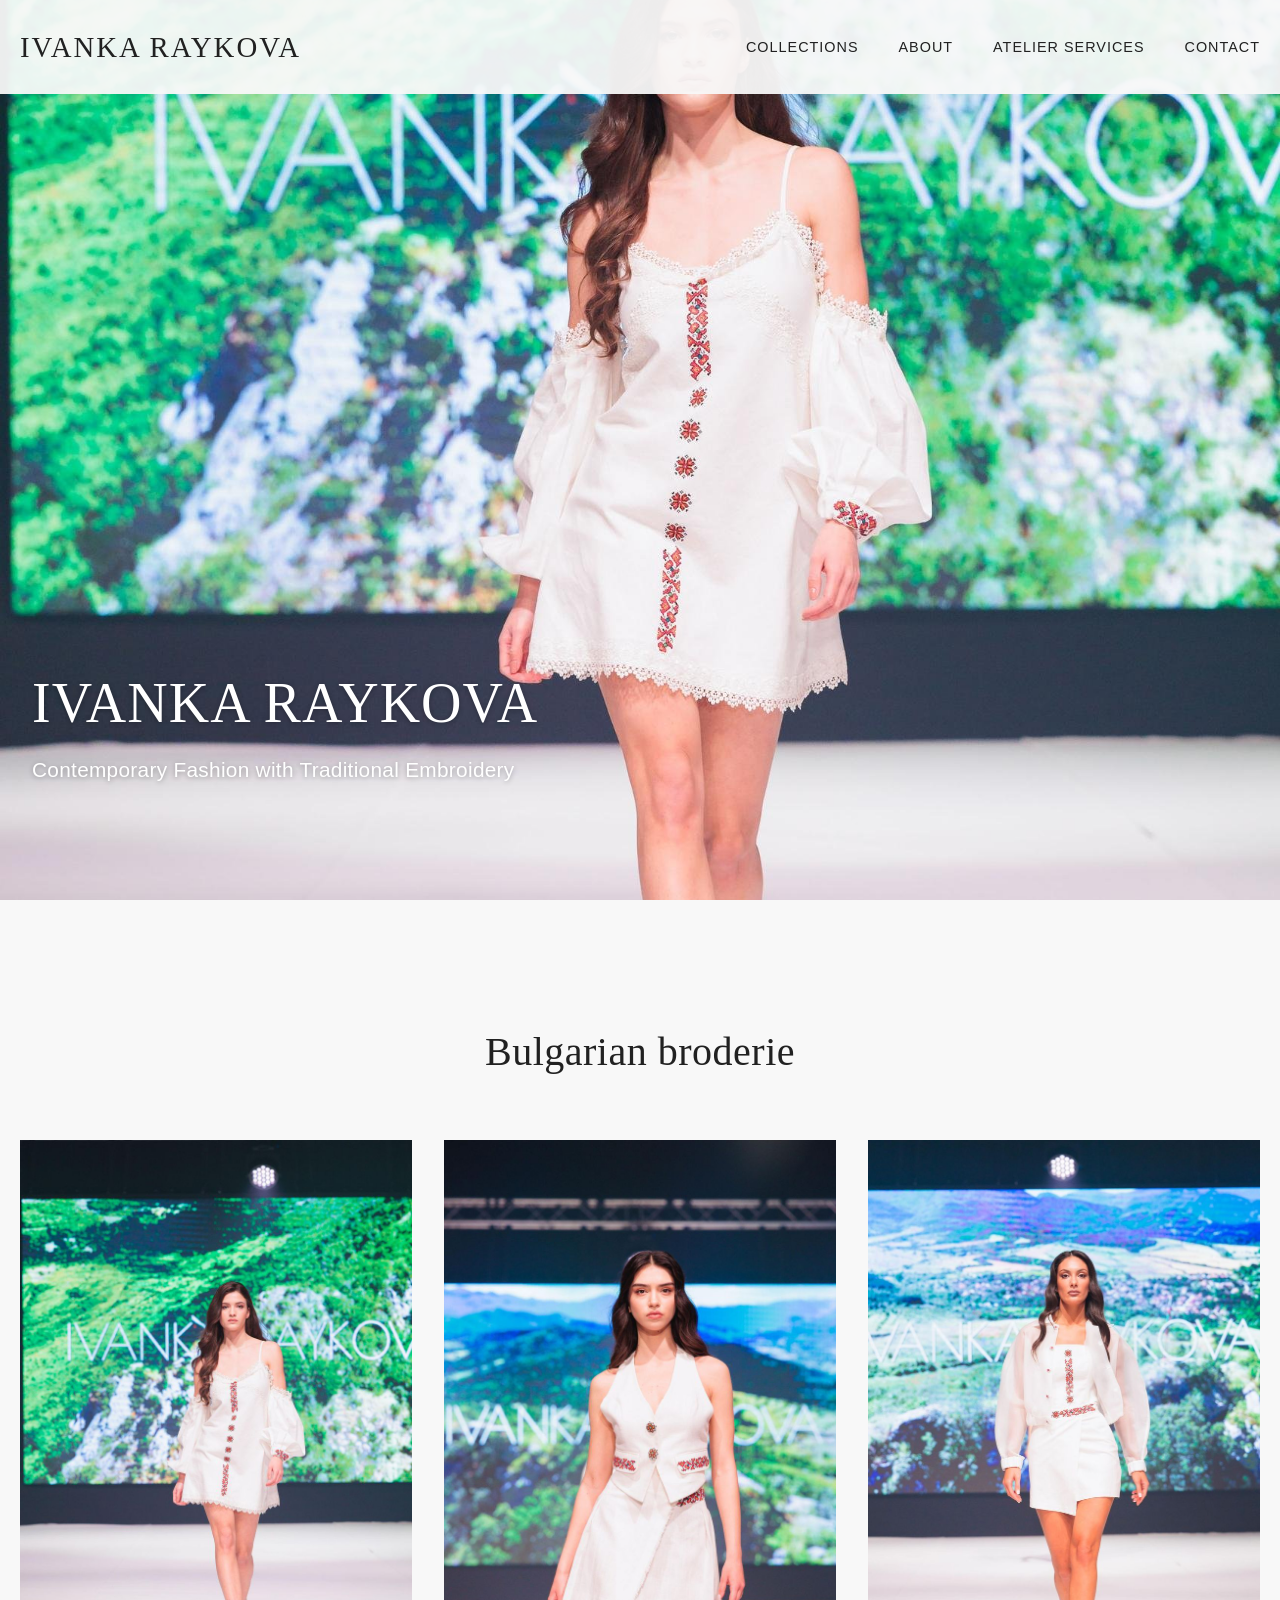
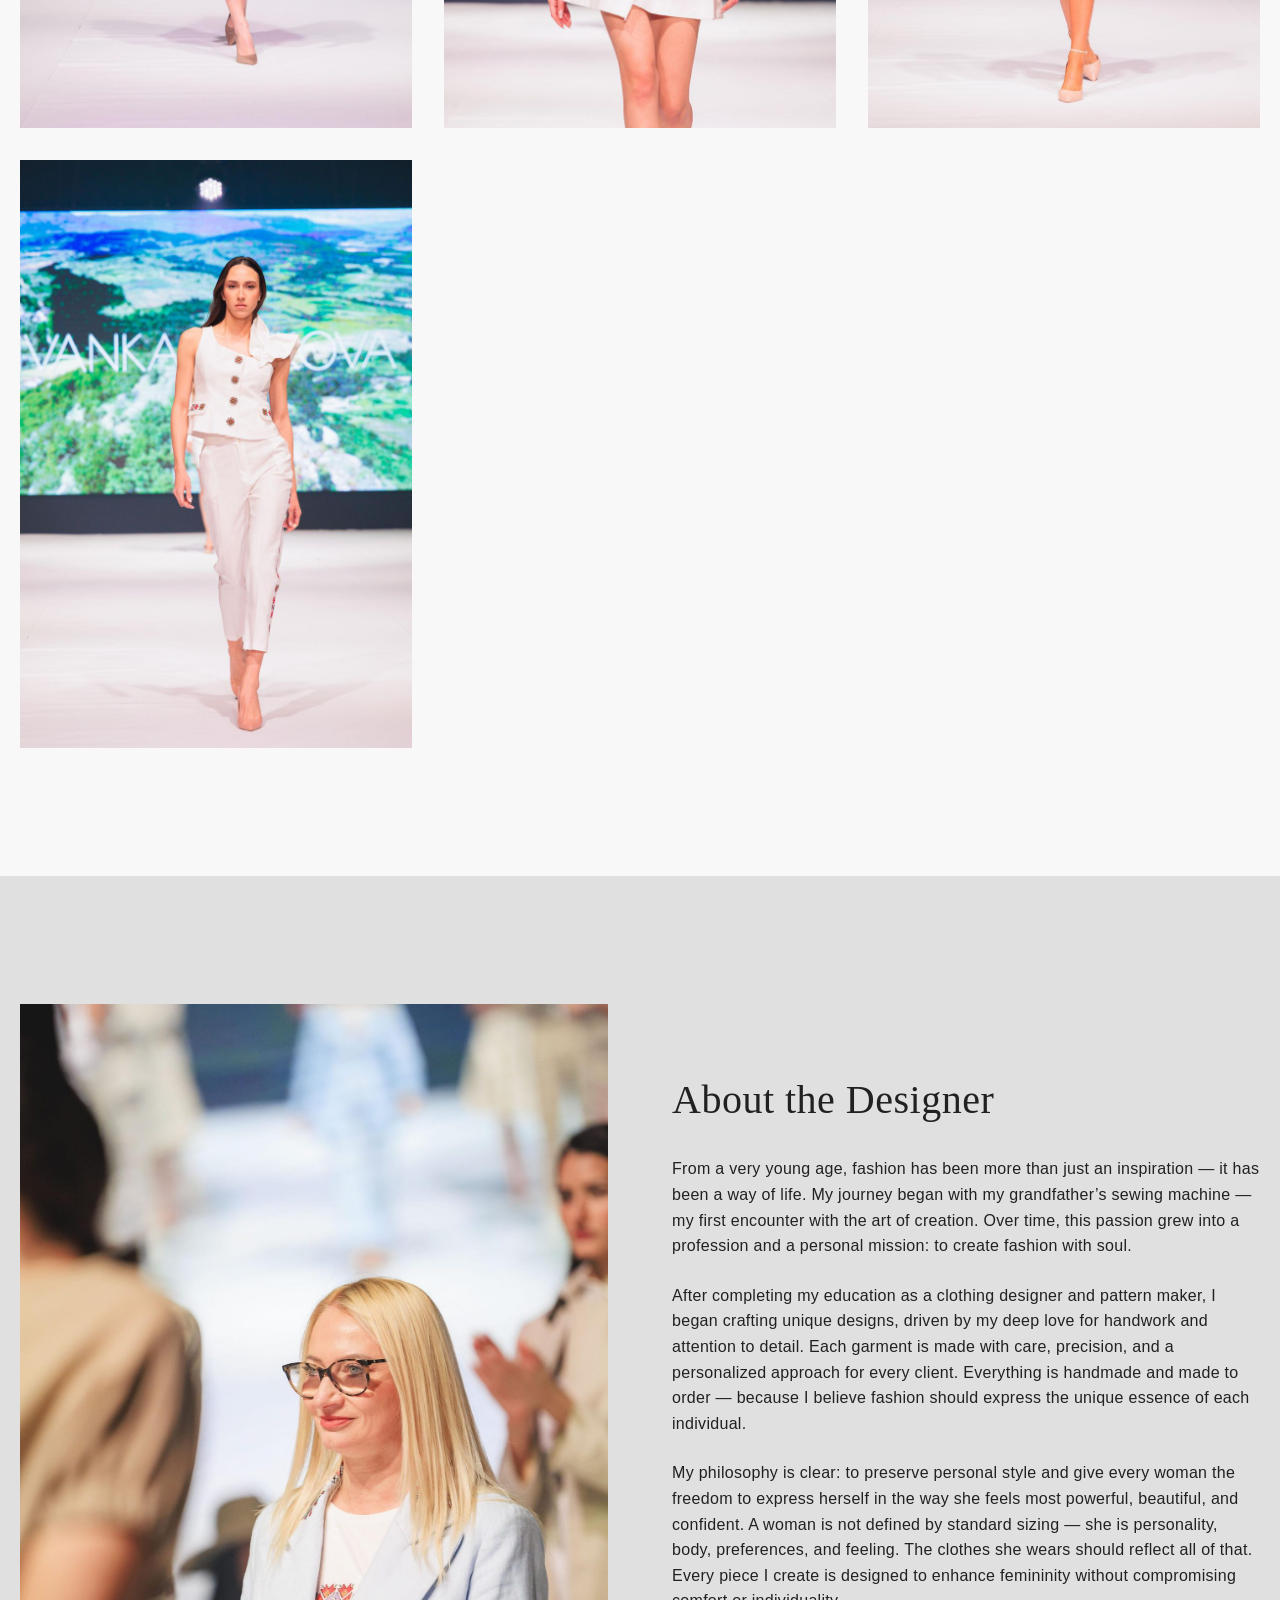
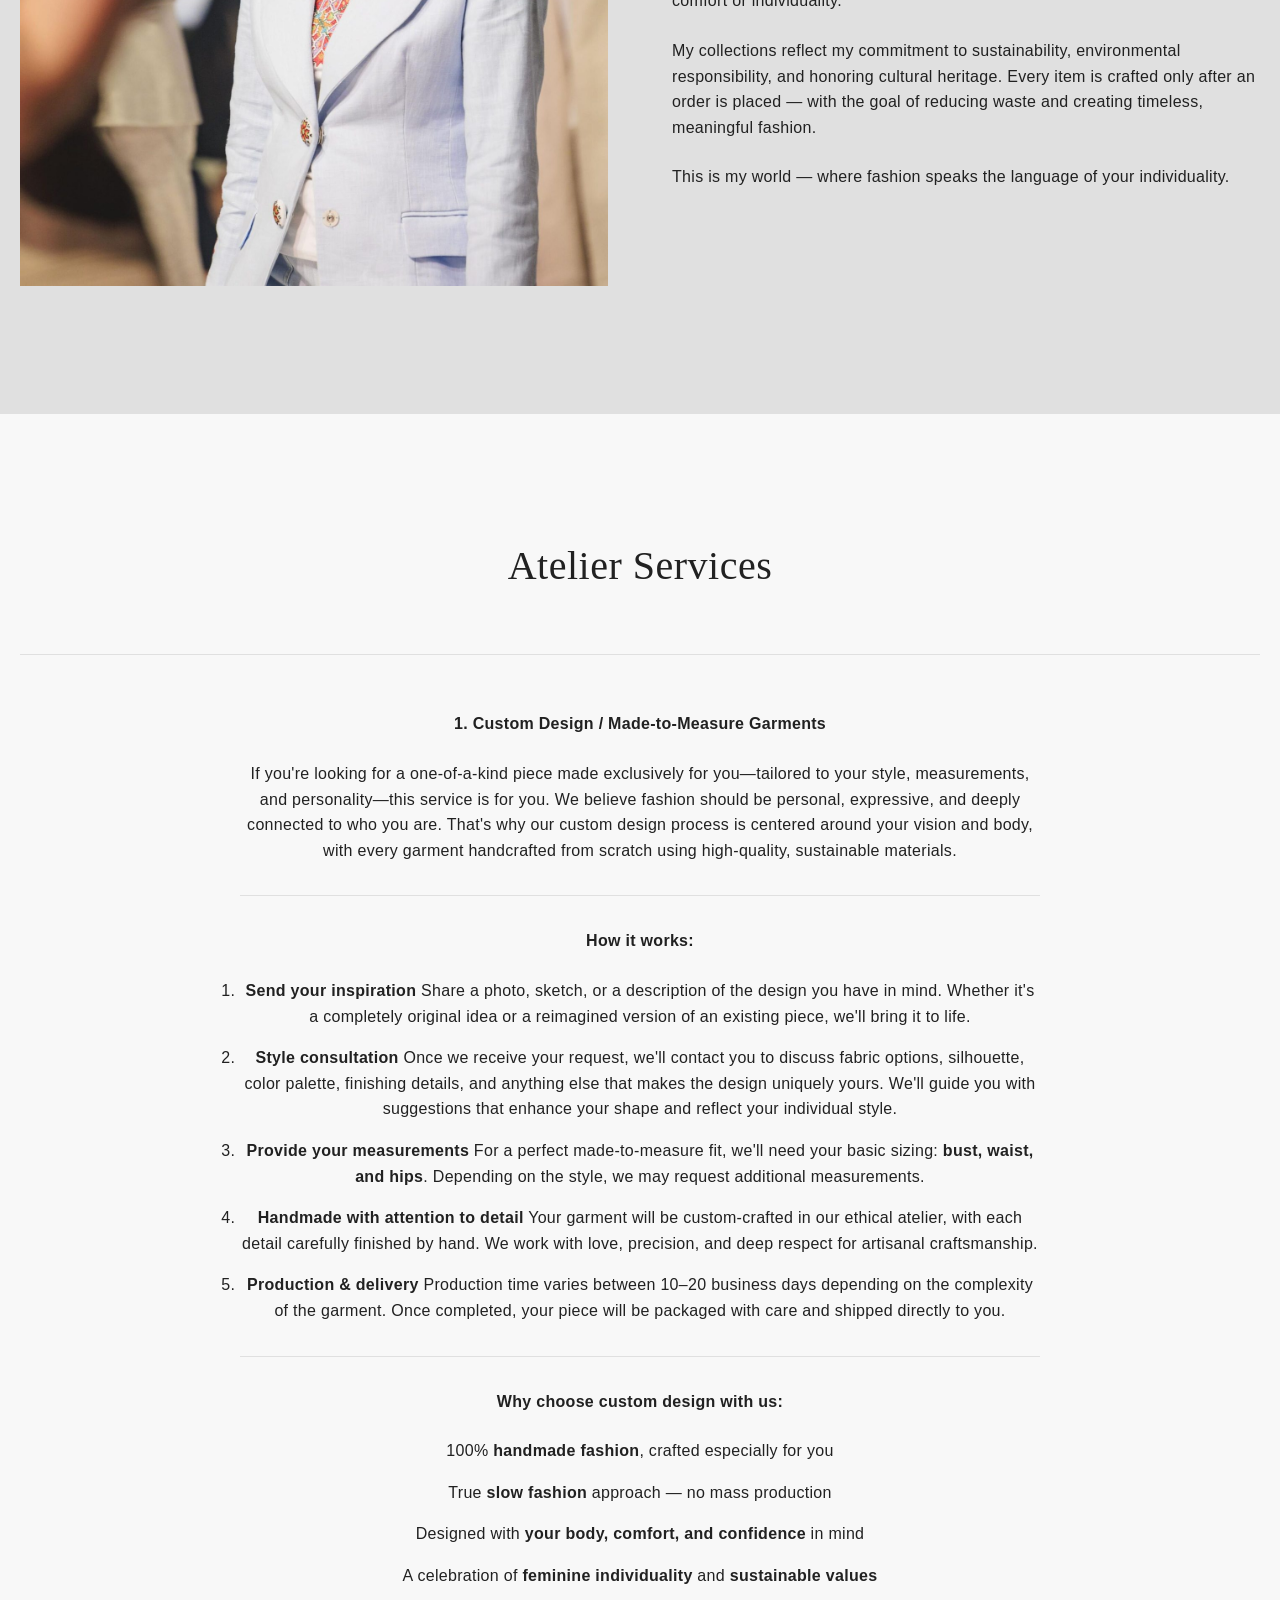
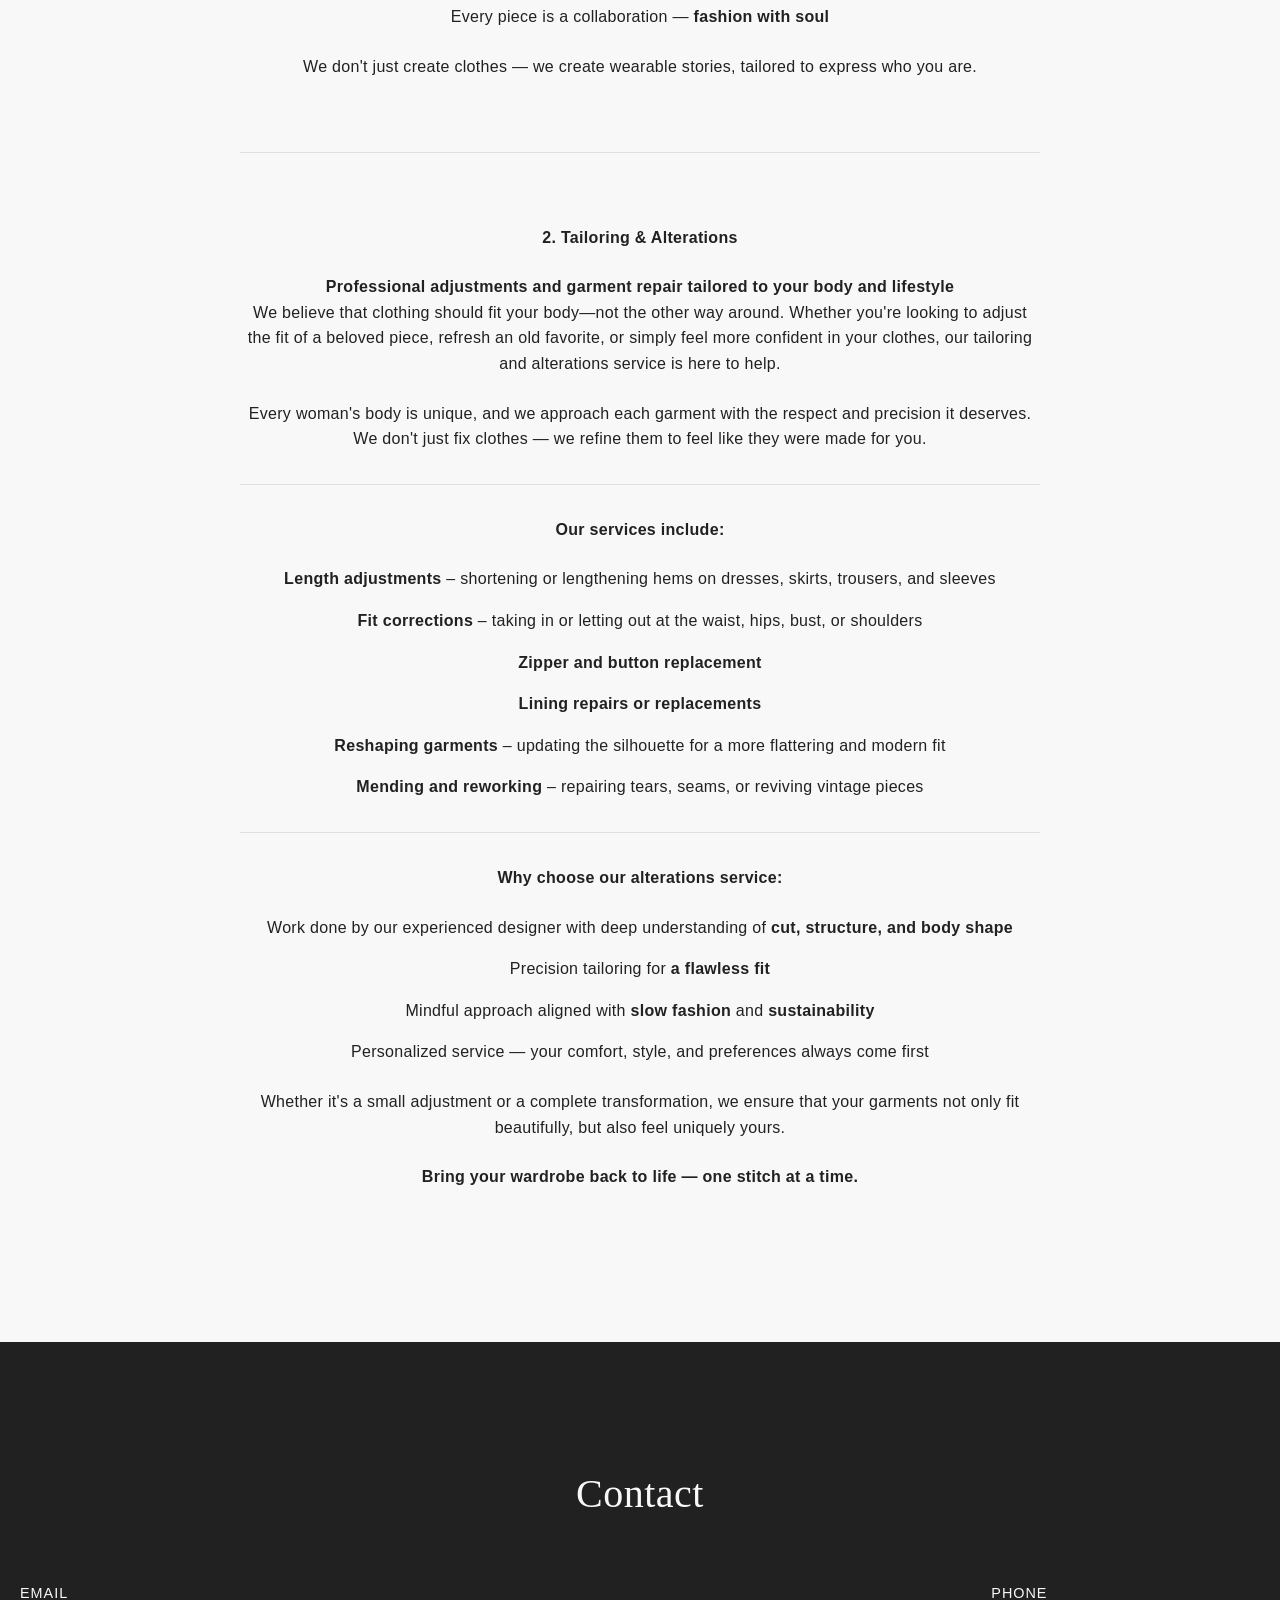
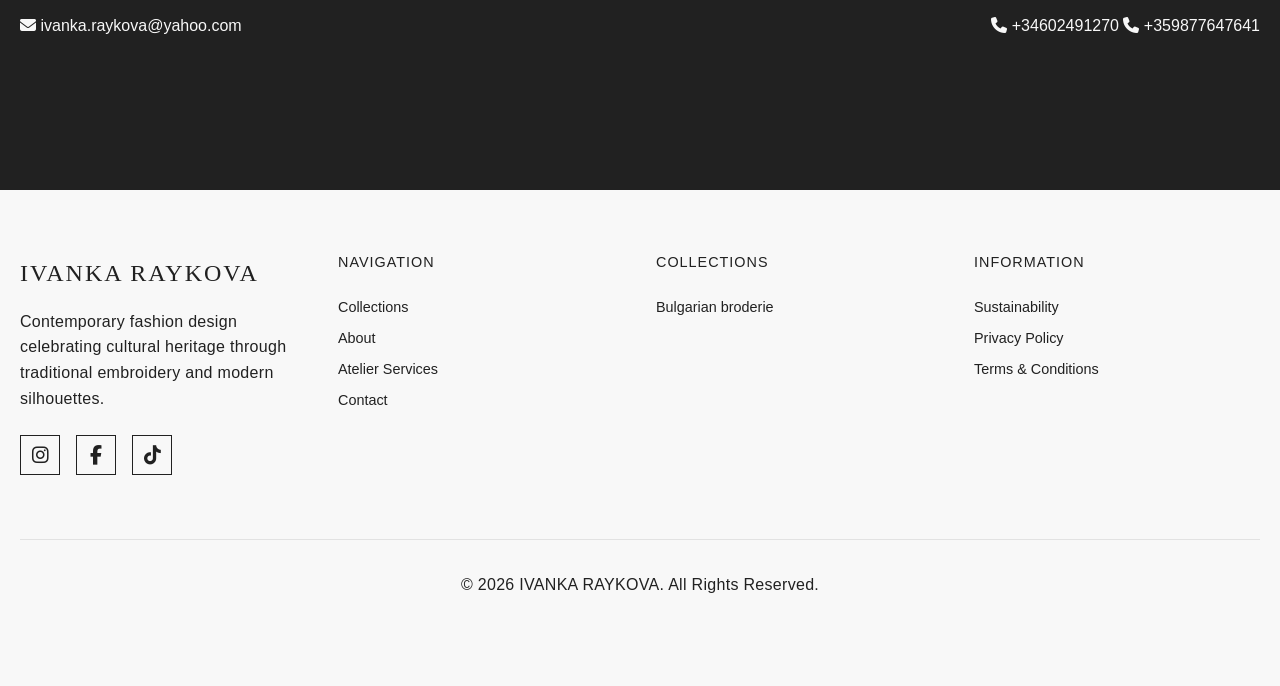
==== commit 6c4d2e8d: "fix: replace template legal pages, remove dead code and phantom links, slim images, make galleries a" ====
--- a/index.html
+++ b/index.html
@@ -1,403 +1,382 @@
-<!DOCTYPE html>
-<html lang="en">
-
-<head>
-   <meta charset="UTF-8">
-   <meta name="viewport" content="width=device-width, initial-scale=1.0">
-   <title>IVANKA RAYKOVA | Contemporary Fashion Design</title>
-   <meta name="description"
-      content="Ivanka Raykova — contemporary fashion design celebrating cultural heritage through traditional Bulgarian embroidery and modern silhouettes. Handmade, made-to-order, sustainable.">
-   <link rel="canonical" href="https://ivankaraykova.com/">
-   <link rel="icon" href="images/1.jpg" type="image/jpeg">
-   <link rel="apple-touch-icon" href="images/1.jpg">
-   <!-- Open Graph / social sharing -->
-   <meta property="og:type" content="website">
-   <meta property="og:title" content="IVANKA RAYKOVA | Contemporary Fashion Design">
-   <meta property="og:description"
-      content="Contemporary fashion celebrating cultural heritage through traditional Bulgarian embroidery and modern silhouettes.">
-   <meta property="og:url" content="https://ivankaraykova.com/">
-   <meta property="og:image" content="https://ivankaraykova.com/images/1.jpg">
-   <meta name="twitter:card" content="summary_large_image">
-   <meta name="twitter:title" content="IVANKA RAYKOVA | Contemporary Fashion Design">
-   <meta name="twitter:description"
-      content="Contemporary fashion celebrating cultural heritage through traditional Bulgarian embroidery and modern silhouettes.">
-   <meta name="twitter:image" content="https://ivankaraykova.com/images/1.jpg">
-   <link rel="stylesheet" href="https://cdnjs.cloudflare.com/ajax/libs/font-awesome/6.5.1/css/all.min.css">
-   <link rel="stylesheet" href="styles/main.css">
-</head>
-
-<body>
-   <!-- Header -->
-   <header>
-      <div class="container">
-         <div class="header-content">
-            <a href="#" class="logo">IVANKA RAYKOVA</a>
-            <!-- Desktop Navigation -->
-            <nav>
-               <ul class="nav-desktop">
-                  <li class="dropdown">
-                     <a href="#" class="dropdown-toggle">Collections</a>
-                     <div class="dropdown-content">
-                        <a href="collections/bulgarian-broderie/">Bulgarian broderie</a>
-                        <a href="">Summer 2025</a>
-                        <!-- <a href="">Winter 2024</a> -->
-                     </div>
-                  </li>
-                  <li><a href="#about">About</a></li>
-                  <li><a href="#atelier">Atelier Services</a></li>
-                  <li><a href="#contact">Contact</a></li>
-               </ul>
-            </nav>
-            <!-- Mobile toggle navigation -->
-            <button class="mobile-nav-toggle" aria-label="Open navigation menu" aria-expanded="false"
-               aria-controls="mobile-nav">≡</button>
-            <div class="mobile-nav" id="mobile-nav">
-               <ul>
-                  <li class="dropdown-mobile">
-                     <a href="#">Collections</a>
-                     <ul class="mobile-submenu">
-                        <li><a href="collections/bulgarian-broderie/">Bulgarian broderie</a></li>
-                        <li><a href="">Summer 2025</a></li>
-                        <!-- <li><a href="">Winter 2024</a></li> -->
-                     </ul>
-                  </li>
-                  <li><a href="#about">About</a></li>
-                  <li><a href="#atelier">Atelier Services</a></li>
-                  <li><a href="#contact">Contact</a></li>
-               </ul>
-            </div>
-         </div>
-      </div>
-   </header>
-   <!-- Hero Section -->
-   <section class="hero">
-      <div class="hero-slide active">
-         <img src="images/1.jpg" alt="Fashion Collection" class="hero-img" fetchpriority="high">
-         <div class="container">
-            <div class="hero-content">
-               <h1 class="hero-title">IVANKA RAYKOVA</h1>
-               <p class="hero-subtitle">Contemporary Fashion with Traditional Embroidery</p>
-            </div>
-         </div>
-      </div>
-   </section>
-   <!-- Collections -->
-   <section id="collections" class="collections">
-      <div class="container">
-         <h2 class="section-title">Bulgarian broderie</h2>
-         <div class="collection-grid home-collection">
-            <!-- First item (visible on both mobile and desktop) -->
-            <div class="collection-item main-item">
-               <img src="collections/bulgarian-broderie/images/1.jpg" alt="Bulgarian broderie collection"
-                  class="collection-img" loading="lazy" onclick="window.location.href='collections/bulgarian-broderie/index.html'">
-            </div>
-            <!-- Additional items (visible only on desktop) -->
-            <div class="collection-item desktop-only">
-               <img src="collections/bulgarian-broderie/images/2.jpg" alt="Bulgarian broderie collection"
-                  class="collection-img" loading="lazy" onclick="window.location.href='collections/bulgarian-broderie/index.html'">
-            </div>
-            <div class="collection-item desktop-only">
-               <img src="collections/bulgarian-broderie/images/3.jpg" alt="Bulgarian broderie collection"
-                  class="collection-img" loading="lazy" onclick="window.location.href='collections/bulgarian-broderie/index.html'">
-            </div>
-            <div class="collection-item desktop-only">
-               <img src="collections/bulgarian-broderie/images/4.jpg" alt="Bulgarian broderie collection"
-                  class="collection-img" loading="lazy" onclick="window.location.href='collections/bulgarian-broderie/index.html'">
-            </div>
-         </div>
-      </div>
-   </section>
-   <!-- About -->
-   <section id="about" class="about">
-      <div class="container">
-         <div class="about-content">
-            <div class="about-image">
-               <img src="images/10.jpg" alt="Ivanka Raykova - Designer" loading="lazy">
-            </div>
-            <div class="about-text">
-               <h2 class="about-title">About the Designer</h2>
-               <p>From a very young age, fashion has been more than just an inspiration — it has been a way of life. My
-                  journey began with my grandfather’s sewing machine — my first encounter with the art of creation. Over
-                  time, this passion grew into a profession and a personal mission: to create fashion with soul.</p>
-               <p>After completing my education as a clothing designer and pattern maker, I began crafting unique
-                  designs, driven by my deep love for handwork and attention to detail. Each garment is made with care,
-                  precision, and a personalized approach for every client. Everything is handmade and made to order —
-                  because I believe fashion should express the unique essence of each individual.</p>
-               <p>My philosophy is clear: to preserve personal style and give every woman the freedom to express herself
-                  in the way she feels most powerful, beautiful, and confident. A woman is not defined by standard
-                  sizing — she is personality, body, preferences, and feeling. The clothes she wears should reflect all
-                  of that. Every piece I create is designed to enhance femininity without compromising comfort or
-                  individuality.</p>
-               <p>My collections reflect my commitment to sustainability, environmental responsibility, and honoring
-                  cultural heritage. Every item is crafted only after an order is placed — with the goal of reducing
-                  waste and creating timeless, meaningful fashion.</p>
-               <p>This is my world — where fashion speaks the language of your individuality.</p>
-            </div>
-         </div>
-      </div>
-   </section>
-   <!-- Atelier -->
-   <section id="atelier" class="atelier">
-      <div class="container">
-         <h2 class="section-title">Atelier Services</h2>
-         <hr class="section-separator">
-         <div class="atelier-content">
-            <div class="service-section">
-               <h3>1. Custom Design / Made-to-Measure Garments</h3>
-               <p>If you're looking for a one-of-a-kind piece made exclusively for you—tailored to your style,
-                  measurements, and personality—this service is for you. We believe fashion should be personal,
-                  expressive, and deeply connected to who you are. That's why our custom design process is centered
-                  around your vision and body, with every garment handcrafted from scratch using high-quality,
-                  sustainable materials.</p>
-
-               <hr class="section-separator">
-               <h4>How it works:</h4>
-
-               <ol>
-                  <li><strong>Send your inspiration</strong> Share a photo, sketch, or a description of the design you
-                     have in mind. Whether it's a completely original idea or a reimagined version of an existing piece,
-                     we'll bring it to life.</li>
-                  <li><strong>Style consultation</strong> Once we receive your request, we'll contact you to discuss
-                     fabric options, silhouette, color palette, finishing details, and anything else that makes the
-                     design uniquely yours. We'll guide you with suggestions that enhance your shape and reflect your
-                     individual style.</li>
-                  <li><strong>Provide your measurements</strong> For a perfect made-to-measure fit, we'll need your
-                     basic sizing: <strong>bust, waist, and hips</strong>. Depending on the style, we may request
-                     additional measurements.</li>
-                  <li><strong>Handmade with attention to detail</strong> Your garment will be custom-crafted in our
-                     ethical atelier, with each detail carefully finished by hand. We work with love, precision, and
-                     deep respect for artisanal craftsmanship.</li>
-                  <li><strong>Production & delivery</strong> Production time varies between 10–20 business days
-                     depending on the complexity of the garment. Once completed, your piece will be packaged with care
-                     and shipped directly to you.</li>
-               </ol>
-
-               <hr class="section-separator">
-               <h4>Why choose custom design with us:</h4>
-
-               <ul>
-                  <li>100% <strong>handmade fashion</strong>, crafted especially for you</li>
-                  <li>True <strong>slow fashion</strong> approach — no mass production</li>
-                  <li>Designed with <strong>your body, comfort, and confidence</strong> in mind</li>
-                  <li>A celebration of <strong>feminine individuality</strong> and <strong>sustainable values</strong>
-                  </li>
-                  <li>Every piece is a collaboration — <strong>fashion with soul</strong></li>
-               </ul>
-
-               <p>We don't just create clothes — we create wearable stories, tailored to express who you are.</p>
-            </div>
-
-            <hr class="service-separator">
-
-            <div class="service-section">
-               <h3>2. Tailoring & Alterations</h3>
-               <p><strong>Professional adjustments and garment repair tailored to your body and lifestyle</strong><br>
-                  We believe that clothing should fit your body—not the other way around. Whether you're looking to
-                  adjust the fit of a beloved piece, refresh an old favorite, or simply feel more confident in your
-                  clothes, our tailoring and alterations service is here to help.</p>
-
-               <p>Every woman's body is unique, and we approach each garment with the respect and precision it deserves.
-                  We don't just fix clothes — we refine them to feel like they were made for you.</p>
-
-               <hr class="section-separator">
-               <h4>Our services include:</h4>
-
-               <ul>
-                  <li><strong>Length adjustments</strong> – shortening or lengthening hems on dresses, skirts, trousers,
-                     and sleeves</li>
-                  <li><strong>Fit corrections</strong> – taking in or letting out at the waist, hips, bust, or shoulders
-                  </li>
-                  <li><strong>Zipper and button replacement</strong></li>
-                  <li><strong>Lining repairs or replacements</strong></li>
-                  <li><strong>Reshaping garments</strong> – updating the silhouette for a more flattering and modern fit
-                  </li>
-                  <li><strong>Mending and reworking</strong> – repairing tears, seams, or reviving vintage pieces</li>
-               </ul>
-
-               <hr class="section-separator">
-               <h4>Why choose our alterations service:</h4>
-
-               <ul>
-                  <li>Work done by our experienced designer with deep understanding of <strong>cut, structure, and body
-                        shape</strong></li>
-                  <li>Precision tailoring for <strong>a flawless fit</strong></li>
-                  <li>Mindful approach aligned with <strong>slow fashion</strong> and <strong>sustainability</strong>
-                  </li>
-                  <li>Personalized service — your comfort, style, and preferences always come first</li>
-               </ul>
-
-               <p>Whether it's a small adjustment or a complete transformation, we ensure that your garments not only
-                  fit beautifully, but also feel uniquely yours.</p>
-
-               <p><strong>Bring your wardrobe back to life — one stitch at a time.</strong></p>
-            </div>
-         </div>
-      </div>
-   </section>
-   <!-- Contact -->
-   <section id="contact" class="contact">
-      <div class="container">
-         <h2 class="section-title">Contact</h2>
-         <div class="contact-content">
-            <div class="contact-item">
-               <span class="contact-label">Email</span>
-               <a href="mailto:ivanka.raykova@yahoo.com" class="contact-link">
-                  <i class="fas fa-envelope"></i>
-                  ivanka.raykova@yahoo.com
-               </a>
-            </div>
-            <div class="contact-divider"></div>
-            <div class="contact-item">
-               <span class="contact-label">Phone</span>
-               <div class="phone-links">
-                  <a href="tel:+34602491270" class="contact-link">
-                     <i class="fas fa-phone"></i>
-                     +34602491270
-                  </a>
-                  <a href="tel:+359877647641" class="contact-link">
-                     <i class="fas fa-phone"></i>
-                     +359877647641
-                  </a>
-               </div>
-            </div>
-         </div>
-      </div>
-   </section>
-   <!-- Footer -->
-   <footer>
-      <div class="container">
-         <div class="footer-content">
-            <div class="footer-col">
-               <div class="footer-logo">IVANKA RAYKOVA</div>
-               <p>Contemporary fashion design celebrating cultural heritage through traditional embroidery and modern
-                  silhouettes.</p>
-               <div class="social-links">
-                  <a href="https://www.instagram.com/ivanka.atelier/" class="social-link" target="_blank" rel="noopener noreferrer"
-                     aria-label="Instagram">
-                     <i class="fab fa-instagram"></i>
-                  </a>
-                  <a href="https://www.facebook.com/Bulgaritasdesign" class="social-link" target="_blank" rel="noopener noreferrer"
-                     aria-label="Facebook">
-                     <i class="fab fa-facebook-f"></i>
-                  </a>
-                  <a href="https://www.tiktok.com/@ivanka.atelier" class="social-link" target="_blank" rel="noopener noreferrer"
-                     aria-label="TikTok">
-                     <i class="fab fa-tiktok"></i>
-                  </a>
-               </div>
-            </div>
-            <div class="footer-col">
-               <h4 class="footer-heading">Navigation</h4>
-               <ul class="footer-nav">
-                  <li><a href="#collections">Collections</a></li>
-                  <li><a href="#about">About</a></li>
-                  <li><a href="#atelier">Atelier Services</a></li>
-                  <li><a href="#contact">Contact</a></li>
-               </ul>
-            </div>
-            <div class="footer-col">
-               <h4 class="footer-heading">Collections</h4>
-               <ul class="footer-nav">
-                  <li><a href="collections/bulgarian-broderie/">Bulgarian broderie</a></li>
-                  <li><a href="">Summer 2025</a></li>
-                  <!-- <li><a href="">Winter 2024</a></li> -->
-               </ul>
-            </div>
-            <div class="footer-col">
-               <h4 class="footer-heading">Information</h4>
-               <ul class="footer-nav">
-                  <li><a href="sustainability.html" target="_blank" rel="noopener noreferrer">Sustainability</a></li>
-                  <li><a href="privacy-policy.html" target="_blank" rel="noopener noreferrer">Privacy Policy</a></li>
-                  <li><a href="terms-and-conditions.html" target="_blank" rel="noopener noreferrer">Terms & Conditions</a></li>
-               </ul>
-            </div>
-         </div>
-         <div class="copyright">
-            <p>&copy; 2026 IVANKA RAYKOVA. All Rights Reserved.</p>
-         </div>
-      </div>
-   </footer>
-   <script>
-      // Mobile Navigation
-      const mobileNavToggle = document.querySelector('.mobile-nav-toggle');
-      const mobileNav = document.querySelector('.mobile-nav');
-
-      mobileNavToggle.addEventListener('click', () => {
-         const isOpen = mobileNav.classList.toggle('active');
-         mobileNavToggle.textContent = isOpen ? '×' : '≡';
-         mobileNavToggle.setAttribute('aria-expanded', isOpen ? 'true' : 'false');
-         mobileNavToggle.setAttribute('aria-label', isOpen ? 'Close navigation menu' : 'Open navigation menu');
-      });
-
-      // Handle mobile dropdown menu - with fix to prevent entire menu from closing
-      const mobileDropdownToggle = document.querySelector('.dropdown-mobile > a');
-      const mobileSubmenu = document.querySelector('.mobile-submenu');
-
-      if (mobileDropdownToggle && mobileSubmenu) {
-         mobileDropdownToggle.addEventListener('click', (e) => {
-            e.preventDefault();
-            e.stopPropagation(); // Prevent event from bubbling up
-            mobileSubmenu.classList.toggle('active');
-            mobileDropdownToggle.textContent = mobileSubmenu.classList.contains('active')
-               ? 'Collections -'
-               : 'Collections +';
-         });
-      }
-
-      // Close mobile nav when clicking a link (except dropdown)
-      const mobileNavLinks = document.querySelectorAll('.mobile-nav a:not(.dropdown-mobile > a)');
-      mobileNavLinks.forEach(link => {
-         link.addEventListener('click', () => {
-            mobileNav.classList.remove('active');
-            mobileNavToggle.textContent = '≡';
-            mobileNavToggle.setAttribute('aria-expanded', 'false');
-            mobileNavToggle.setAttribute('aria-label', 'Open navigation menu');
-         });
-      });
-
-      // Header scroll effect
-      const header = document.querySelector('header');
-      window.addEventListener('scroll', () => {
-         if (window.scrollY > 50) {
-            header.style.boxShadow = '0 2px 10px rgba(0, 0, 0, 0.1)';
-         } else {
-            header.style.boxShadow = 'none';
-         }
-      });
-
-      // Image Modal
-      function openModal(img) {
-         const modal = document.getElementById('imageModal');
-         const modalImg = document.getElementById('modalImg');
-         modal.style.display = 'flex';
-         modalImg.src = img.src;
-         document.body.style.overflow = 'hidden'; // Prevent scrolling when modal is open
-      }
-
-      function closeModal() {
-         document.getElementById('imageModal').style.display = 'none';
-         document.body.style.overflow = 'auto'; // Restore scrolling
-      }
-
-      // Close modal when clicking outside the image
-      window.onclick = function (event) {
-         const modal = document.getElementById('imageModal');
-         if (event.target === modal) {
-            closeModal();
-         }
-      }
-
-      // Form submission (prevent default)
-      const form = document.querySelector('form');
-      if (form) {
-         form.addEventListener('submit', (e) => {
-            e.preventDefault();
-            alert('Thank you for your message. We will be in touch soon.');
-            form.reset();
-         });
-      }
-   </script>
-   <script src="scripts/home-collection.js"></script>
-</body>
-
-</html>
+<!DOCTYPE html>
+<html lang="en">
+
+<head>
+   <meta charset="UTF-8">
+   <meta name="viewport" content="width=device-width, initial-scale=1.0">
+   <title>IVANKA RAYKOVA | Contemporary Fashion Design</title>
+   <meta name="description"
+      content="Ivanka Raykova — contemporary fashion design celebrating cultural heritage through traditional Bulgarian embroidery and modern silhouettes. Handmade, made-to-order, sustainable.">
+   <link rel="canonical" href="https://ivankaraykova.com/">
+   <link rel="icon" href="images/favicon.svg" type="image/svg+xml">
+   <link rel="apple-touch-icon" href="images/apple-touch-icon.png">
+   <!-- Open Graph / social sharing -->
+   <meta property="og:type" content="website">
+   <meta property="og:title" content="IVANKA RAYKOVA | Contemporary Fashion Design">
+   <meta property="og:description"
+      content="Contemporary fashion celebrating cultural heritage through traditional Bulgarian embroidery and modern silhouettes.">
+   <meta property="og:url" content="https://ivankaraykova.com/">
+   <meta property="og:image" content="https://ivankaraykova.com/images/og-image.jpg">
+   <meta property="og:image:width" content="1200">
+   <meta property="og:image:height" content="630">
+   <meta name="twitter:card" content="summary_large_image">
+   <meta name="twitter:title" content="IVANKA RAYKOVA | Contemporary Fashion Design">
+   <meta name="twitter:description"
+      content="Contemporary fashion celebrating cultural heritage through traditional Bulgarian embroidery and modern silhouettes.">
+   <meta name="twitter:image" content="https://ivankaraykova.com/images/og-image.jpg">
+   <link rel="stylesheet" href="https://cdnjs.cloudflare.com/ajax/libs/font-awesome/6.5.1/css/all.min.css"
+      integrity="sha384-t1nt8BQoYMLFN5p42tRAtuAAFQaCQODekUVeKKZrEnEyp4H2R0RHFz0KWpmj7i8g" crossorigin="anonymous" referrerpolicy="no-referrer">
+   <link rel="stylesheet" href="styles/main.css">
+</head>
+
+<body>
+   <!-- Header -->
+   <header>
+      <div class="container">
+         <div class="header-content">
+            <a href="#" class="logo">IVANKA RAYKOVA</a>
+            <!-- Desktop Navigation -->
+            <nav>
+               <ul class="nav-desktop">
+                  <li class="dropdown">
+                     <a href="#" class="dropdown-toggle">Collections</a>
+                     <div class="dropdown-content">
+                        <a href="collections/bulgarian-broderie/">Bulgarian broderie</a>
+                        <!-- <a href="">Summer 2025</a> -->
+                        <!-- <a href="">Winter 2024</a> -->
+                     </div>
+                  </li>
+                  <li><a href="#about">About</a></li>
+                  <li><a href="#atelier">Atelier Services</a></li>
+                  <li><a href="#contact">Contact</a></li>
+               </ul>
+            </nav>
+            <!-- Mobile toggle navigation -->
+            <button class="mobile-nav-toggle" aria-label="Open navigation menu" aria-expanded="false"
+               aria-controls="mobile-nav">≡</button>
+            <div class="mobile-nav" id="mobile-nav">
+               <ul>
+                  <li class="dropdown-mobile">
+                     <a href="#">Collections</a>
+                     <ul class="mobile-submenu">
+                        <li><a href="collections/bulgarian-broderie/">Bulgarian broderie</a></li>
+                        <!-- <li><a href="">Summer 2025</a></li> -->
+                        <!-- <li><a href="">Winter 2024</a></li> -->
+                     </ul>
+                  </li>
+                  <li><a href="#about">About</a></li>
+                  <li><a href="#atelier">Atelier Services</a></li>
+                  <li><a href="#contact">Contact</a></li>
+               </ul>
+            </div>
+         </div>
+      </div>
+   </header>
+   <!-- Hero Section -->
+   <section class="hero">
+      <div class="hero-slide active">
+         <img src="images/hero.jpg" width="1696" height="2544" alt="Model on the runway in a white embroidered linen dress"
+            class="hero-img" fetchpriority="high">
+         <div class="container">
+            <div class="hero-content">
+               <h1 class="hero-title">IVANKA RAYKOVA</h1>
+               <p class="hero-subtitle">Contemporary Fashion with Traditional Embroidery</p>
+            </div>
+         </div>
+      </div>
+   </section>
+   <!-- Collections -->
+   <section id="collections" class="collections">
+      <div class="container">
+         <h2 class="section-title">Bulgarian broderie</h2>
+         <div class="collection-grid home-collection">
+            <!-- First item (visible on both mobile and desktop) -->
+            <a href="collections/bulgarian-broderie/" class="collection-item main-item"
+               aria-label="Open the Bulgarian broderie collection">
+               <img src="collections/bulgarian-broderie/images/1-800.jpg"
+                  srcset="collections/bulgarian-broderie/images/1-800.jpg 800w, collections/bulgarian-broderie/images/1.jpg 1600w"
+                  sizes="(max-width: 768px) 100vw, 25vw" width="800" height="1200"
+                  alt="White linen dress with elegant embroidery" class="collection-img" loading="lazy">
+            </a>
+            <!-- Additional items (visible only on desktop) -->
+            <a href="collections/bulgarian-broderie/" class="collection-item desktop-only" tabindex="-1" aria-hidden="true">
+               <img src="collections/bulgarian-broderie/images/2-800.jpg"
+                  srcset="collections/bulgarian-broderie/images/2-800.jpg 800w, collections/bulgarian-broderie/images/2.jpg 1600w"
+                  sizes="25vw" width="800" height="1200" alt="" class="collection-img" loading="lazy">
+            </a>
+            <a href="collections/bulgarian-broderie/" class="collection-item desktop-only" tabindex="-1" aria-hidden="true">
+               <img src="collections/bulgarian-broderie/images/3-800.jpg"
+                  srcset="collections/bulgarian-broderie/images/3-800.jpg 800w, collections/bulgarian-broderie/images/3.jpg 1594w"
+                  sizes="25vw" width="800" height="1200" alt="" class="collection-img" loading="lazy">
+            </a>
+            <a href="collections/bulgarian-broderie/" class="collection-item desktop-only" tabindex="-1" aria-hidden="true">
+               <img src="collections/bulgarian-broderie/images/4-800.jpg"
+                  srcset="collections/bulgarian-broderie/images/4-800.jpg 800w, collections/bulgarian-broderie/images/4.jpg 1600w"
+                  sizes="25vw" width="800" height="1200" alt="" class="collection-img" loading="lazy">
+            </a>
+         </div>
+      </div>
+   </section>
+   <!-- About -->
+   <section id="about" class="about">
+      <div class="container">
+         <div class="about-content">
+            <div class="about-image">
+               <img src="images/about.jpg" width="1400" height="2101" alt="The designer wearing an embroidered garment from the collection"
+                  loading="lazy">
+            </div>
+            <div class="about-text">
+               <h2 class="about-title">About the Designer</h2>
+               <p>From a very young age, fashion has been more than just an inspiration — it has been a way of life. My
+                  journey began with my grandfather’s sewing machine — my first encounter with the art of creation. Over
+                  time, this passion grew into a profession and a personal mission: to create fashion with soul.</p>
+               <p>After completing my education as a clothing designer and pattern maker, I began crafting unique
+                  designs, driven by my deep love for handwork and attention to detail. Each garment is made with care,
+                  precision, and a personalized approach for every client. Everything is handmade and made to order —
+                  because I believe fashion should express the unique essence of each individual.</p>
+               <p>My philosophy is clear: to preserve personal style and give every woman the freedom to express herself
+                  in the way she feels most powerful, beautiful, and confident. A woman is not defined by standard
+                  sizing — she is personality, body, preferences, and feeling. The clothes she wears should reflect all
+                  of that. Every piece I create is designed to enhance femininity without compromising comfort or
+                  individuality.</p>
+               <p>My collections reflect my commitment to sustainability, environmental responsibility, and honoring
+                  cultural heritage. Every item is crafted only after an order is placed — with the goal of reducing
+                  waste and creating timeless, meaningful fashion.</p>
+               <p>This is my world — where fashion speaks the language of your individuality.</p>
+            </div>
+         </div>
+      </div>
+   </section>
+   <!-- Atelier -->
+   <section id="atelier" class="atelier">
+      <div class="container">
+         <h2 class="section-title">Atelier Services</h2>
+         <hr class="section-separator">
+         <div class="atelier-content">
+            <div class="service-section">
+               <h3>1. Custom Design / Made-to-Measure Garments</h3>
+               <p>If you're looking for a one-of-a-kind piece made exclusively for you—tailored to your style,
+                  measurements, and personality—this service is for you. We believe fashion should be personal,
+                  expressive, and deeply connected to who you are. That's why our custom design process is centered
+                  around your vision and body, with every garment handcrafted from scratch using high-quality,
+                  sustainable materials.</p>
+
+               <hr class="section-separator">
+               <h4>How it works:</h4>
+
+               <ol>
+                  <li><strong>Send your inspiration</strong> Share a photo, sketch, or a description of the design you
+                     have in mind. Whether it's a completely original idea or a reimagined version of an existing piece,
+                     we'll bring it to life.</li>
+                  <li><strong>Style consultation</strong> Once we receive your request, we'll contact you to discuss
+                     fabric options, silhouette, color palette, finishing details, and anything else that makes the
+                     design uniquely yours. We'll guide you with suggestions that enhance your shape and reflect your
+                     individual style.</li>
+                  <li><strong>Provide your measurements</strong> For a perfect made-to-measure fit, we'll need your
+                     basic sizing: <strong>bust, waist, and hips</strong>. Depending on the style, we may request
+                     additional measurements.</li>
+                  <li><strong>Handmade with attention to detail</strong> Your garment will be custom-crafted in our
+                     ethical atelier, with each detail carefully finished by hand. We work with love, precision, and
+                     deep respect for artisanal craftsmanship.</li>
+                  <li><strong>Production & delivery</strong> Production time varies between 10–20 business days
+                     depending on the complexity of the garment. Once completed, your piece will be packaged with care
+                     and shipped directly to you.</li>
+               </ol>
+
+               <hr class="section-separator">
+               <h4>Why choose custom design with us:</h4>
+
+               <ul>
+                  <li>100% <strong>handmade fashion</strong>, crafted especially for you</li>
+                  <li>True <strong>slow fashion</strong> approach — no mass production</li>
+                  <li>Designed with <strong>your body, comfort, and confidence</strong> in mind</li>
+                  <li>A celebration of <strong>feminine individuality</strong> and <strong>sustainable values</strong>
+                  </li>
+                  <li>Every piece is a collaboration — <strong>fashion with soul</strong></li>
+               </ul>
+
+               <p>We don't just create clothes — we create wearable stories, tailored to express who you are.</p>
+            </div>
+
+            <hr class="service-separator">
+
+            <div class="service-section">
+               <h3>2. Tailoring & Alterations</h3>
+               <p><strong>Professional adjustments and garment repair tailored to your body and lifestyle</strong><br>
+                  We believe that clothing should fit your body—not the other way around. Whether you're looking to
+                  adjust the fit of a beloved piece, refresh an old favorite, or simply feel more confident in your
+                  clothes, our tailoring and alterations service is here to help.</p>
+
+               <p>Every woman's body is unique, and we approach each garment with the respect and precision it deserves.
+                  We don't just fix clothes — we refine them to feel like they were made for you.</p>
+
+               <hr class="section-separator">
+               <h4>Our services include:</h4>
+
+               <ul>
+                  <li><strong>Length adjustments</strong> – shortening or lengthening hems on dresses, skirts, trousers,
+                     and sleeves</li>
+                  <li><strong>Fit corrections</strong> – taking in or letting out at the waist, hips, bust, or shoulders
+                  </li>
+                  <li><strong>Zipper and button replacement</strong></li>
+                  <li><strong>Lining repairs or replacements</strong></li>
+                  <li><strong>Reshaping garments</strong> – updating the silhouette for a more flattering and modern fit
+                  </li>
+                  <li><strong>Mending and reworking</strong> – repairing tears, seams, or reviving vintage pieces</li>
+               </ul>
+
+               <hr class="section-separator">
+               <h4>Why choose our alterations service:</h4>
+
+               <ul>
+                  <li>Work done by our experienced designer with deep understanding of <strong>cut, structure, and body
+                        shape</strong></li>
+                  <li>Precision tailoring for <strong>a flawless fit</strong></li>
+                  <li>Mindful approach aligned with <strong>slow fashion</strong> and <strong>sustainability</strong>
+                  </li>
+                  <li>Personalized service — your comfort, style, and preferences always come first</li>
+               </ul>
+
+               <p>Whether it's a small adjustment or a complete transformation, we ensure that your garments not only
+                  fit beautifully, but also feel uniquely yours.</p>
+
+               <p><strong>Bring your wardrobe back to life — one stitch at a time.</strong></p>
+            </div>
+         </div>
+      </div>
+   </section>
+   <!-- Contact -->
+   <section id="contact" class="contact">
+      <div class="container">
+         <h2 class="section-title">Contact</h2>
+         <div class="contact-content">
+            <div class="contact-item">
+               <span class="contact-label">Email</span>
+               <a href="mailto:ivanka.raykova@yahoo.com" class="contact-link">
+                  <i class="fas fa-envelope"></i>
+                  ivanka.raykova@yahoo.com
+               </a>
+            </div>
+            <div class="contact-divider"></div>
+            <div class="contact-item">
+               <span class="contact-label">Phone</span>
+               <div class="phone-links">
+                  <a href="tel:+34602491270" class="contact-link">
+                     <i class="fas fa-phone"></i>
+                     +34602491270
+                  </a>
+                  <a href="tel:+359877647641" class="contact-link">
+                     <i class="fas fa-phone"></i>
+                     +359877647641
+                  </a>
+               </div>
+            </div>
+         </div>
+      </div>
+   </section>
+   <!-- Footer -->
+   <footer>
+      <div class="container">
+         <div class="footer-content">
+            <div class="footer-col">
+               <div class="footer-logo">IVANKA RAYKOVA</div>
+               <p>Contemporary fashion design celebrating cultural heritage through traditional embroidery and modern
+                  silhouettes.</p>
+               <div class="social-links">
+                  <a href="https://www.instagram.com/ivanka.atelier/" class="social-link" target="_blank" rel="noopener noreferrer"
+                     aria-label="Instagram">
+                     <i class="fab fa-instagram"></i>
+                  </a>
+                  <a href="https://www.facebook.com/Bulgaritasdesign" class="social-link" target="_blank" rel="noopener noreferrer"
+                     aria-label="Facebook">
+                     <i class="fab fa-facebook-f"></i>
+                  </a>
+                  <a href="https://www.tiktok.com/@ivanka.atelier" class="social-link" target="_blank" rel="noopener noreferrer"
+                     aria-label="TikTok">
+                     <i class="fab fa-tiktok"></i>
+                  </a>
+               </div>
+            </div>
+            <div class="footer-col">
+               <h3 class="footer-heading">Navigation</h3>
+               <ul class="footer-nav">
+                  <li><a href="#collections">Collections</a></li>
+                  <li><a href="#about">About</a></li>
+                  <li><a href="#atelier">Atelier Services</a></li>
+                  <li><a href="#contact">Contact</a></li>
+               </ul>
+            </div>
+            <div class="footer-col">
+               <h3 class="footer-heading">Collections</h3>
+               <ul class="footer-nav">
+                  <li><a href="collections/bulgarian-broderie/">Bulgarian broderie</a></li>
+                  <!-- <li><a href="">Summer 2025</a></li> -->
+                  <!-- <li><a href="">Winter 2024</a></li> -->
+               </ul>
+            </div>
+            <div class="footer-col">
+               <h3 class="footer-heading">Information</h3>
+               <ul class="footer-nav">
+                  <li><a href="sustainability.html" target="_blank" rel="noopener noreferrer">Sustainability</a></li>
+                  <li><a href="privacy-policy.html" target="_blank" rel="noopener noreferrer">Privacy Policy</a></li>
+                  <li><a href="terms-and-conditions.html" target="_blank" rel="noopener noreferrer">Terms & Conditions</a></li>
+               </ul>
+            </div>
+         </div>
+         <div class="copyright">
+            <p>&copy; 2026 IVANKA RAYKOVA. All Rights Reserved.</p>
+         </div>
+      </div>
+   </footer>
+   <script>
+      // Mobile Navigation
+      const mobileNavToggle = document.querySelector('.mobile-nav-toggle');
+      const mobileNav = document.querySelector('.mobile-nav');
+
+      mobileNavToggle.addEventListener('click', () => {
+         const isOpen = mobileNav.classList.toggle('active');
+         mobileNavToggle.textContent = isOpen ? '×' : '≡';
+         mobileNavToggle.setAttribute('aria-expanded', isOpen ? 'true' : 'false');
+         mobileNavToggle.setAttribute('aria-label', isOpen ? 'Close navigation menu' : 'Open navigation menu');
+      });
+
+      // Handle mobile dropdown menu - with fix to prevent entire menu from closing
+      const mobileDropdownToggle = document.querySelector('.dropdown-mobile > a');
+      const mobileSubmenu = document.querySelector('.mobile-submenu');
+
+      if (mobileDropdownToggle && mobileSubmenu) {
+         mobileDropdownToggle.addEventListener('click', (e) => {
+            e.preventDefault();
+            e.stopPropagation(); // Prevent event from bubbling up
+            mobileSubmenu.classList.toggle('active');
+            mobileDropdownToggle.textContent = mobileSubmenu.classList.contains('active')
+               ? 'Collections -'
+               : 'Collections +';
+         });
+      }
+
+      // Close mobile nav when clicking a link (except dropdown)
+      const mobileNavLinks = document.querySelectorAll('.mobile-nav a:not(.dropdown-mobile > a)');
+      mobileNavLinks.forEach(link => {
+         link.addEventListener('click', () => {
+            mobileNav.classList.remove('active');
+            mobileNavToggle.textContent = '≡';
+            mobileNavToggle.setAttribute('aria-expanded', 'false');
+            mobileNavToggle.setAttribute('aria-label', 'Open navigation menu');
+         });
+      });
+
+      // Header scroll effect
+      const header = document.querySelector('header');
+      window.addEventListener('scroll', () => {
+         if (window.scrollY > 50) {
+            header.style.boxShadow = '0 2px 10px rgba(0, 0, 0, 0.1)';
+         } else {
+            header.style.boxShadow = 'none';
+         }
+      });
+
+   </script>
+</body>
+
+</html>
--- a/styles/main.css
+++ b/styles/main.css
@@ -237,13 +237,20 @@
       }
 
       .collection-item {
+         display: block;
          position: relative;
          overflow: hidden;
          transition: var(--transition);
          cursor: pointer;
       }
 
+      .collection-item:focus-visible {
+         outline: 2px solid var(--secondary-color);
+         outline-offset: 4px;
+      }
+
       .collection-img {
+         width: 100%;
          aspect-ratio: 2/3;
          object-fit: cover;
          transition: transform 0.5s ease;
@@ -253,42 +260,16 @@
          transform: scale(1.03);
       }
 
-      /* Modal */
-      .modal {
-         display: none;
-         position: fixed;
-         z-index: 2000;
-         left: 0;
-         top: 0;
-         width: 100%;
-         height: 100%;
-         overflow: auto;
-         background-color: rgba(0, 0, 0, 0.9);
-      }
-
-      .modal-content {
-         margin: auto;
-         display: block;
-         max-width: 90%;
-         max-height: 90%;
-      }
-
-      .close-modal {
-         position: absolute;
-         top: 15px;
-         right: 35px;
-         color: #f1f1f1;
-         font-size: 40px;
-         font-weight: bold;
-         transition: 0.3s;
-         cursor: pointer;
-      }
-
-      .close-modal:hover,
-      .close-modal:focus {
-         color: #bbb;
-         text-decoration: none;
-         cursor: pointer;
+      /* Home page preview: one look on phones, the full row on larger screens */
+      @media screen and (max-width: 768px) {
+         .home-collection {
+            max-width: 400px;
+            margin: 0 auto;
+         }
+
+         .home-collection .desktop-only {
+            display: none;
+         }
       }
 
       /* About */
@@ -381,12 +362,6 @@
          gap: 4rem;
       }
 
-      .contact-info,
-      .contact-form {
-         flex: 1;
-         min-width: 300px;
-      }
-
       .contact-title {
          font-family: var(--font-secondary);
          margin-bottom: 2rem;
@@ -402,43 +377,6 @@
          margin-bottom: 0.5rem;
          letter-spacing: 1px;
          text-transform: uppercase;
-      }
-
-      .form-group {
-         margin-bottom: 1.5rem;
-      }
-
-      .form-control {
-         width: 100%;
-         padding: 0.8rem;
-         background-color: transparent;
-         border: 1px solid var(--primary-color);
-         color: var(--primary-color);
-         font-family: inherit;
-      }
-
-      .form-control::placeholder {
-         color: rgba(248, 248, 248, 0.6);
-      }
-
-      textarea.form-control {
-         resize: vertical;
-         min-height: 150px;
-      }
-
-      .btn-submit {
-         padding: 1rem 2rem;
-         background-color: var(--primary-color);
-         color: var(--secondary-color);
-         text-transform: uppercase;
-         letter-spacing: 1px;
-         transition: var(--transition);
-         border: none;
-         cursor: pointer;
-      }
-
-      .btn-submit:hover {
-         background-color: rgba(248, 248, 248, 0.8);
       }
 
       /* Footer */
@@ -510,6 +448,13 @@
          border-top: 1px solid rgba(33, 33, 33, 0.1);
          text-align: center;
          font-size: 0.8rem;
+      }
+
+      /* Keyboard focus */
+      a:focus-visible,
+      button:focus-visible {
+         outline: 2px solid currentColor;
+         outline-offset: 3px;
       }
 
       /* Desktop Navigation */
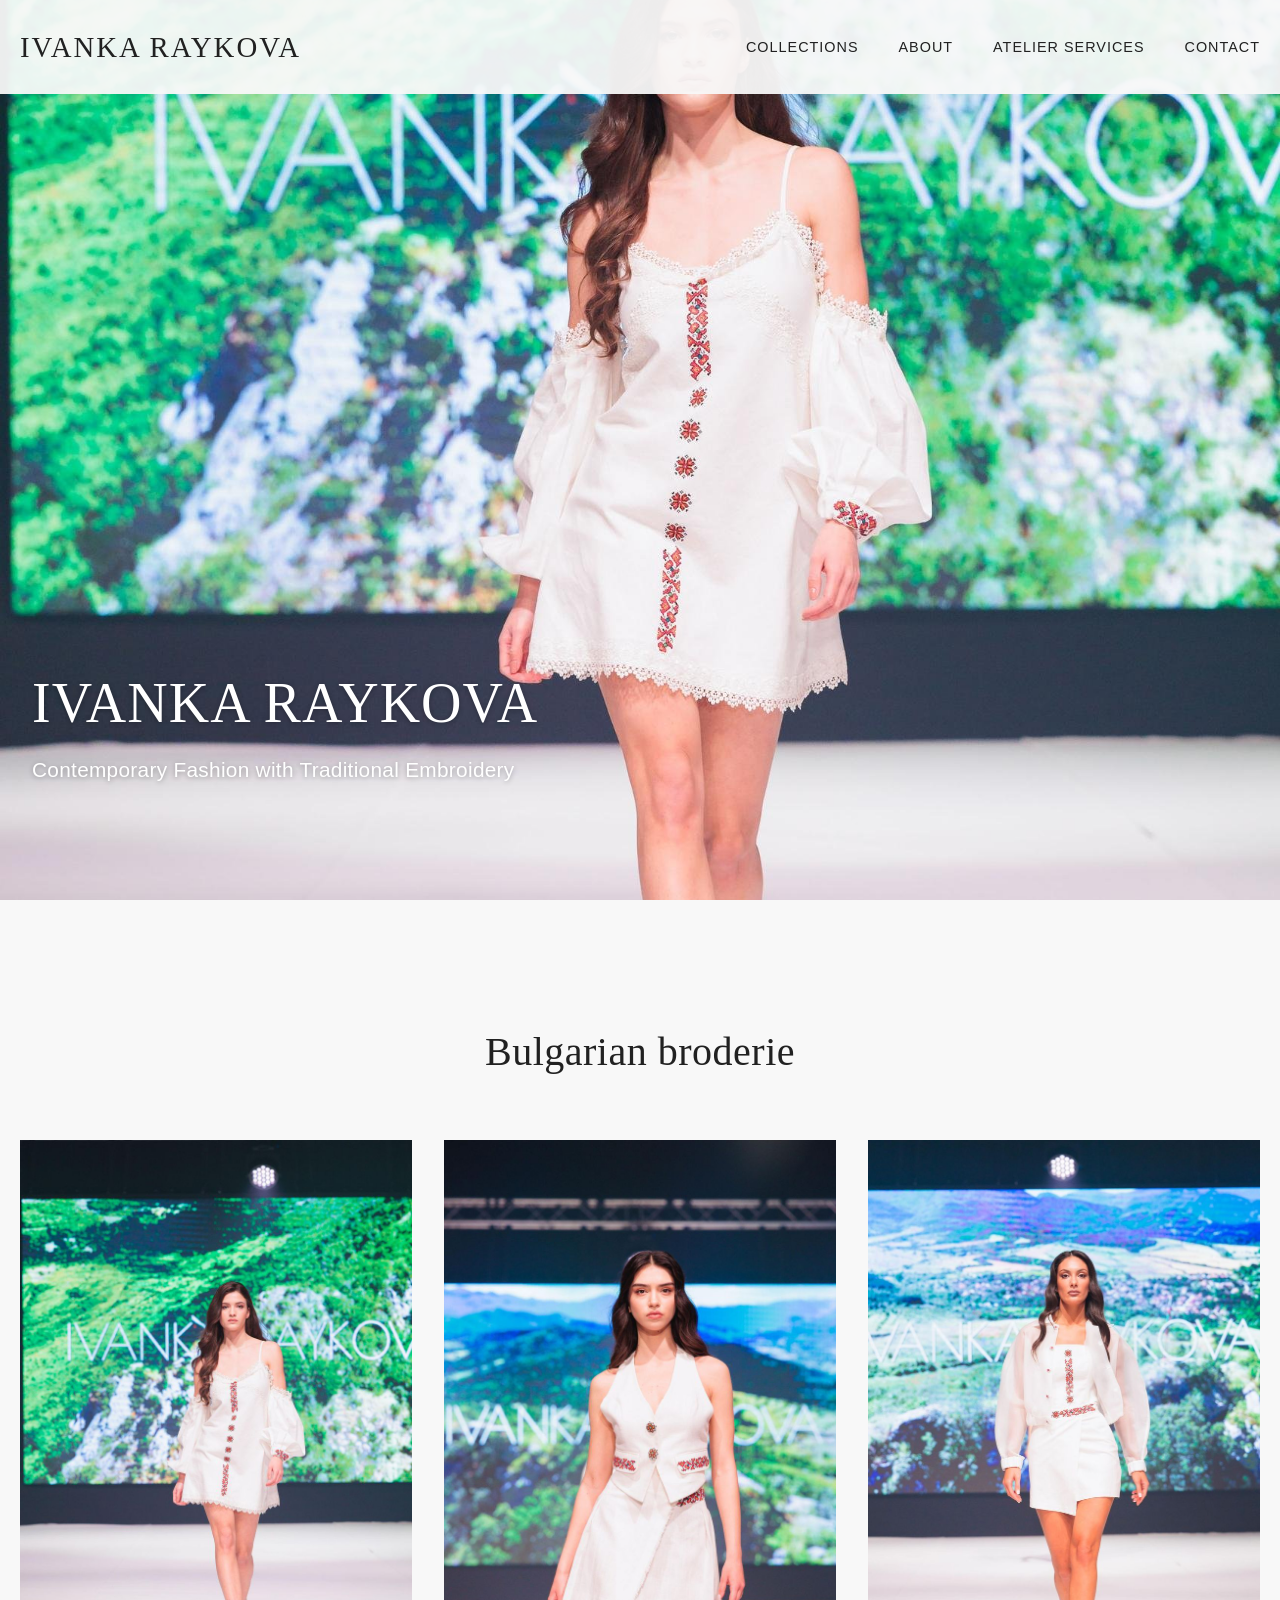
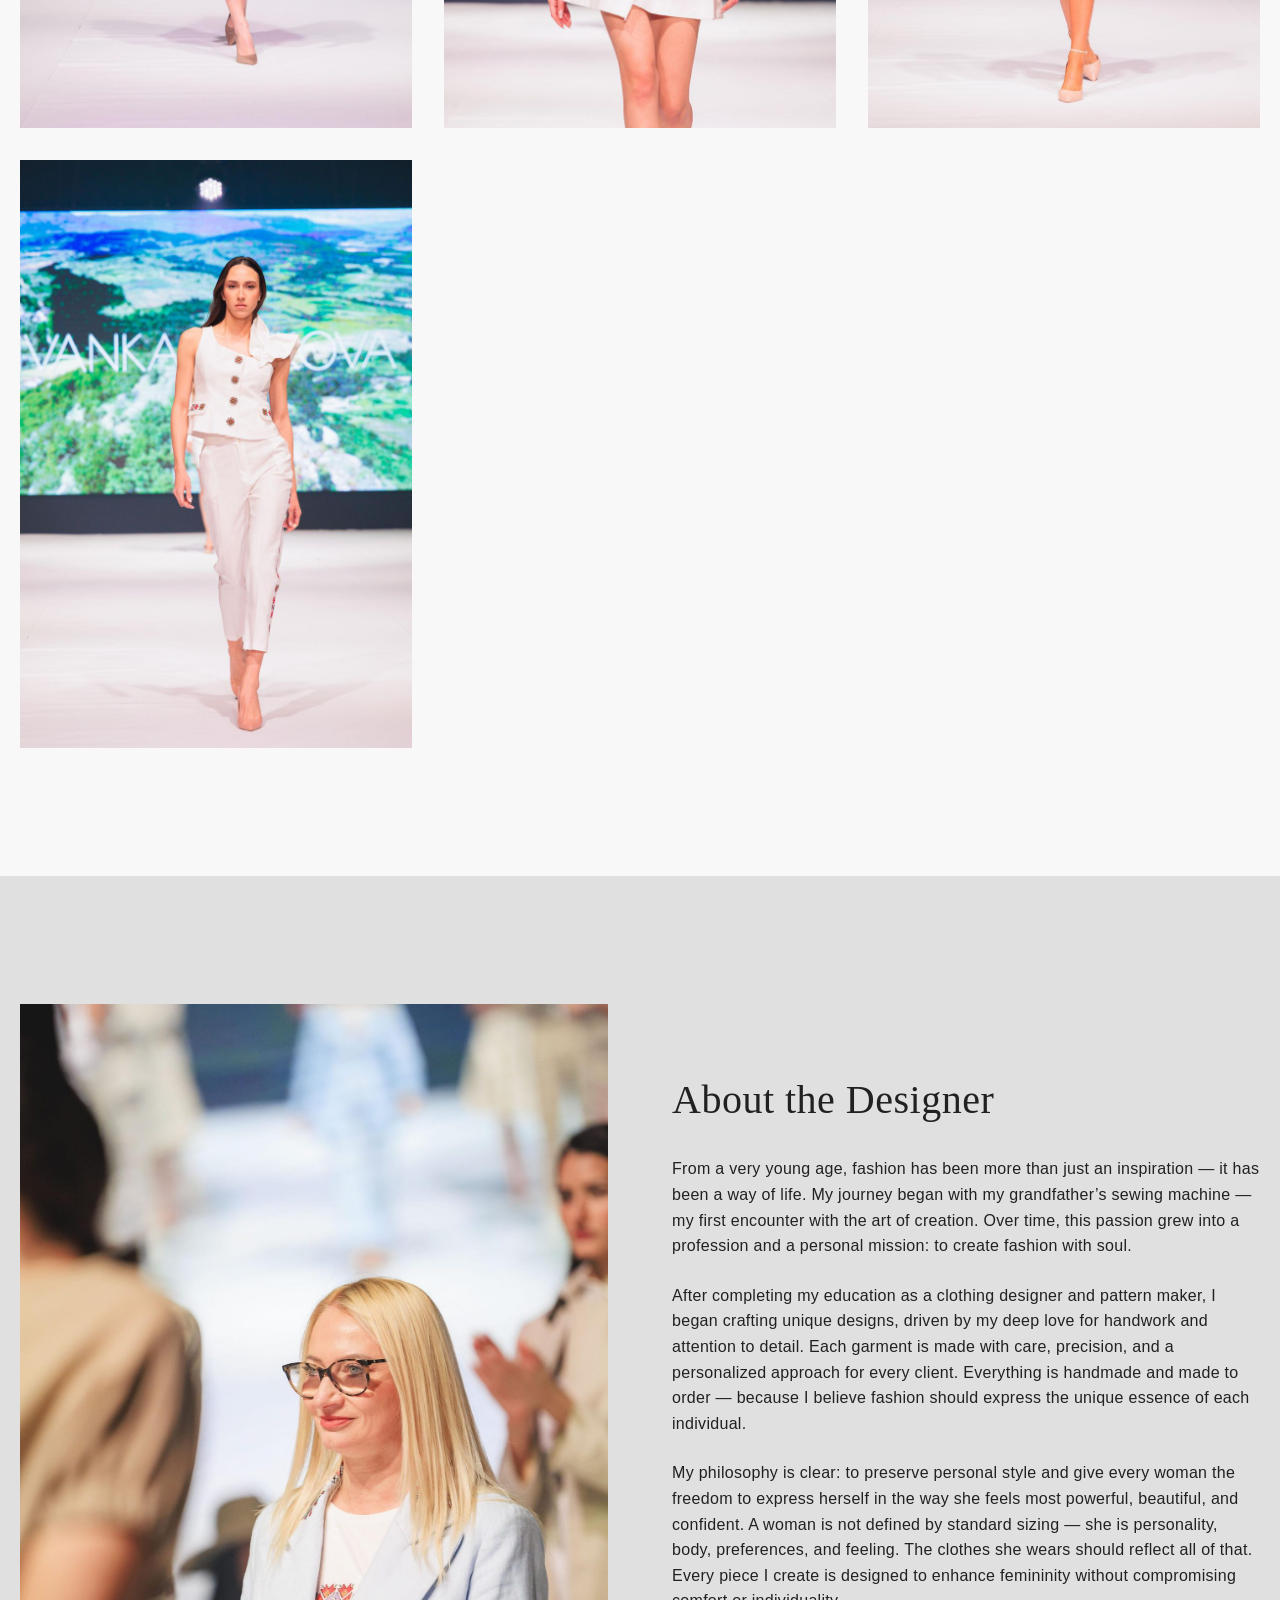
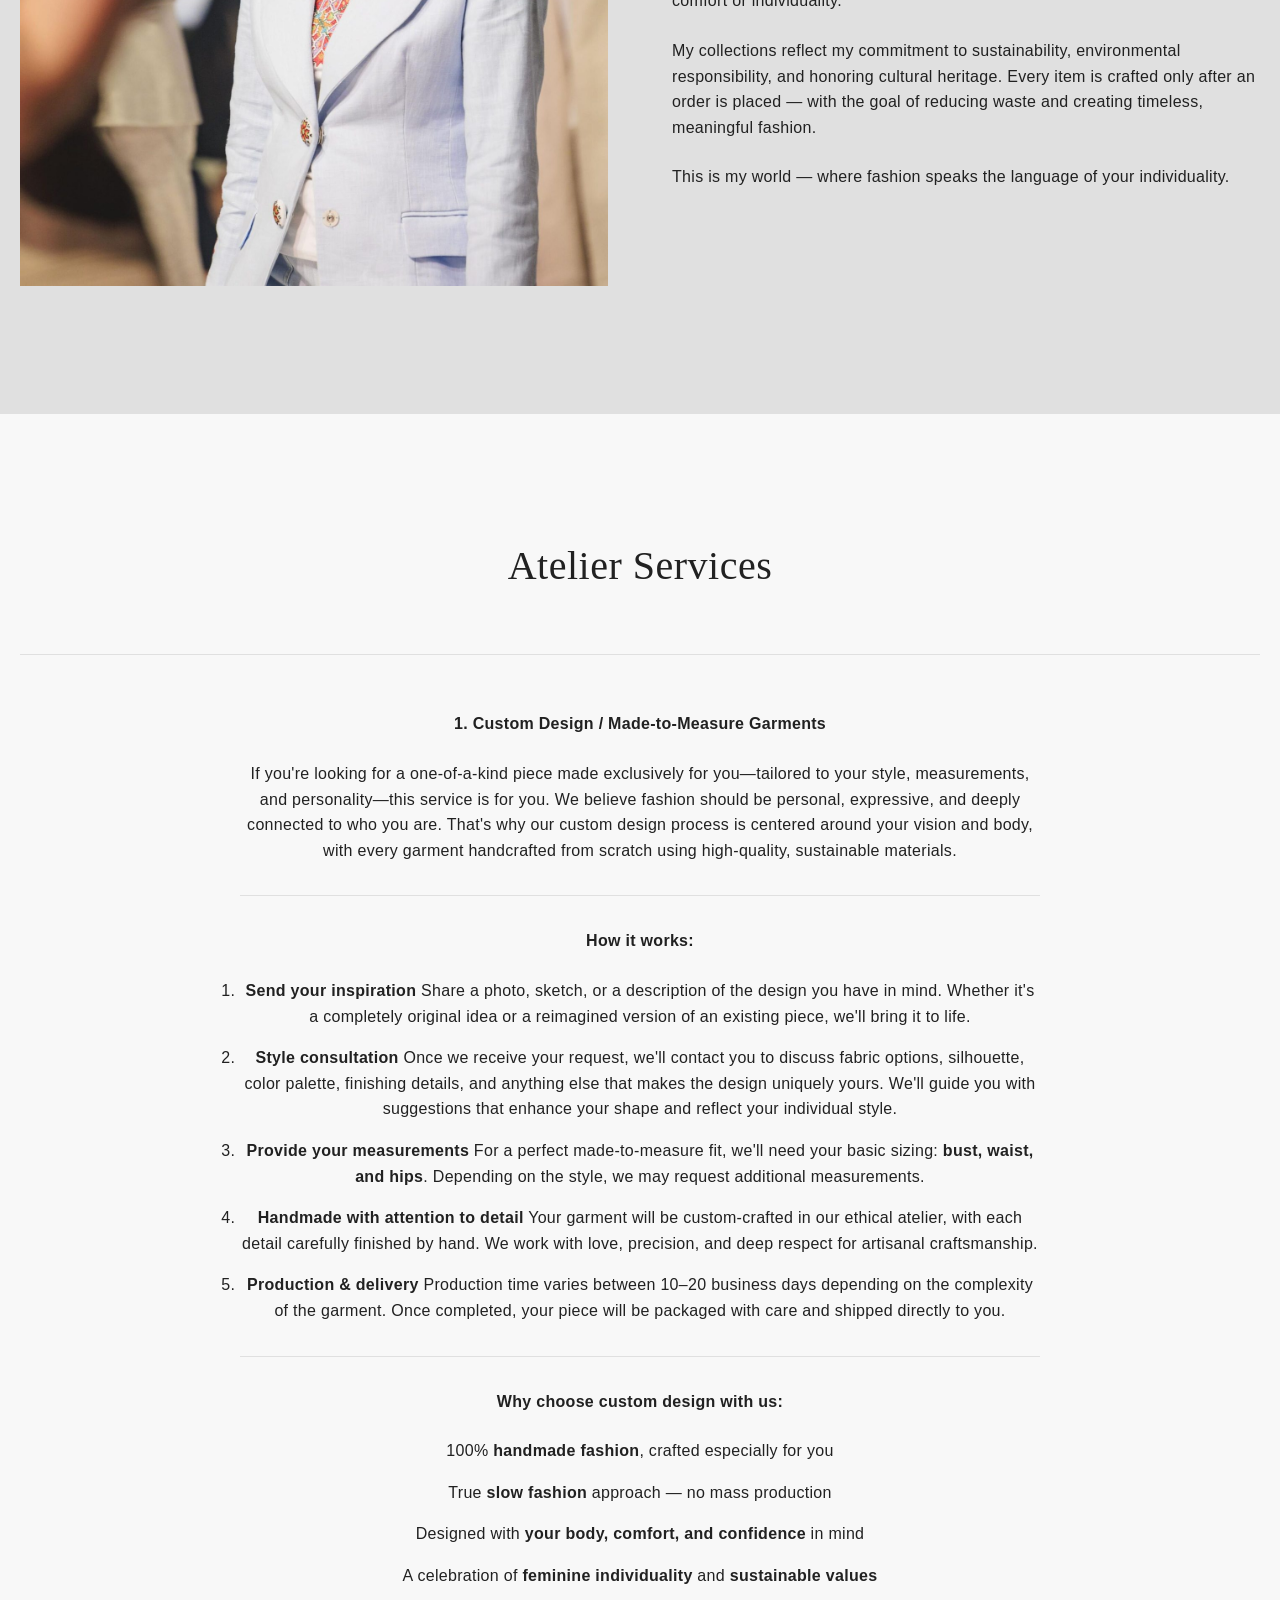
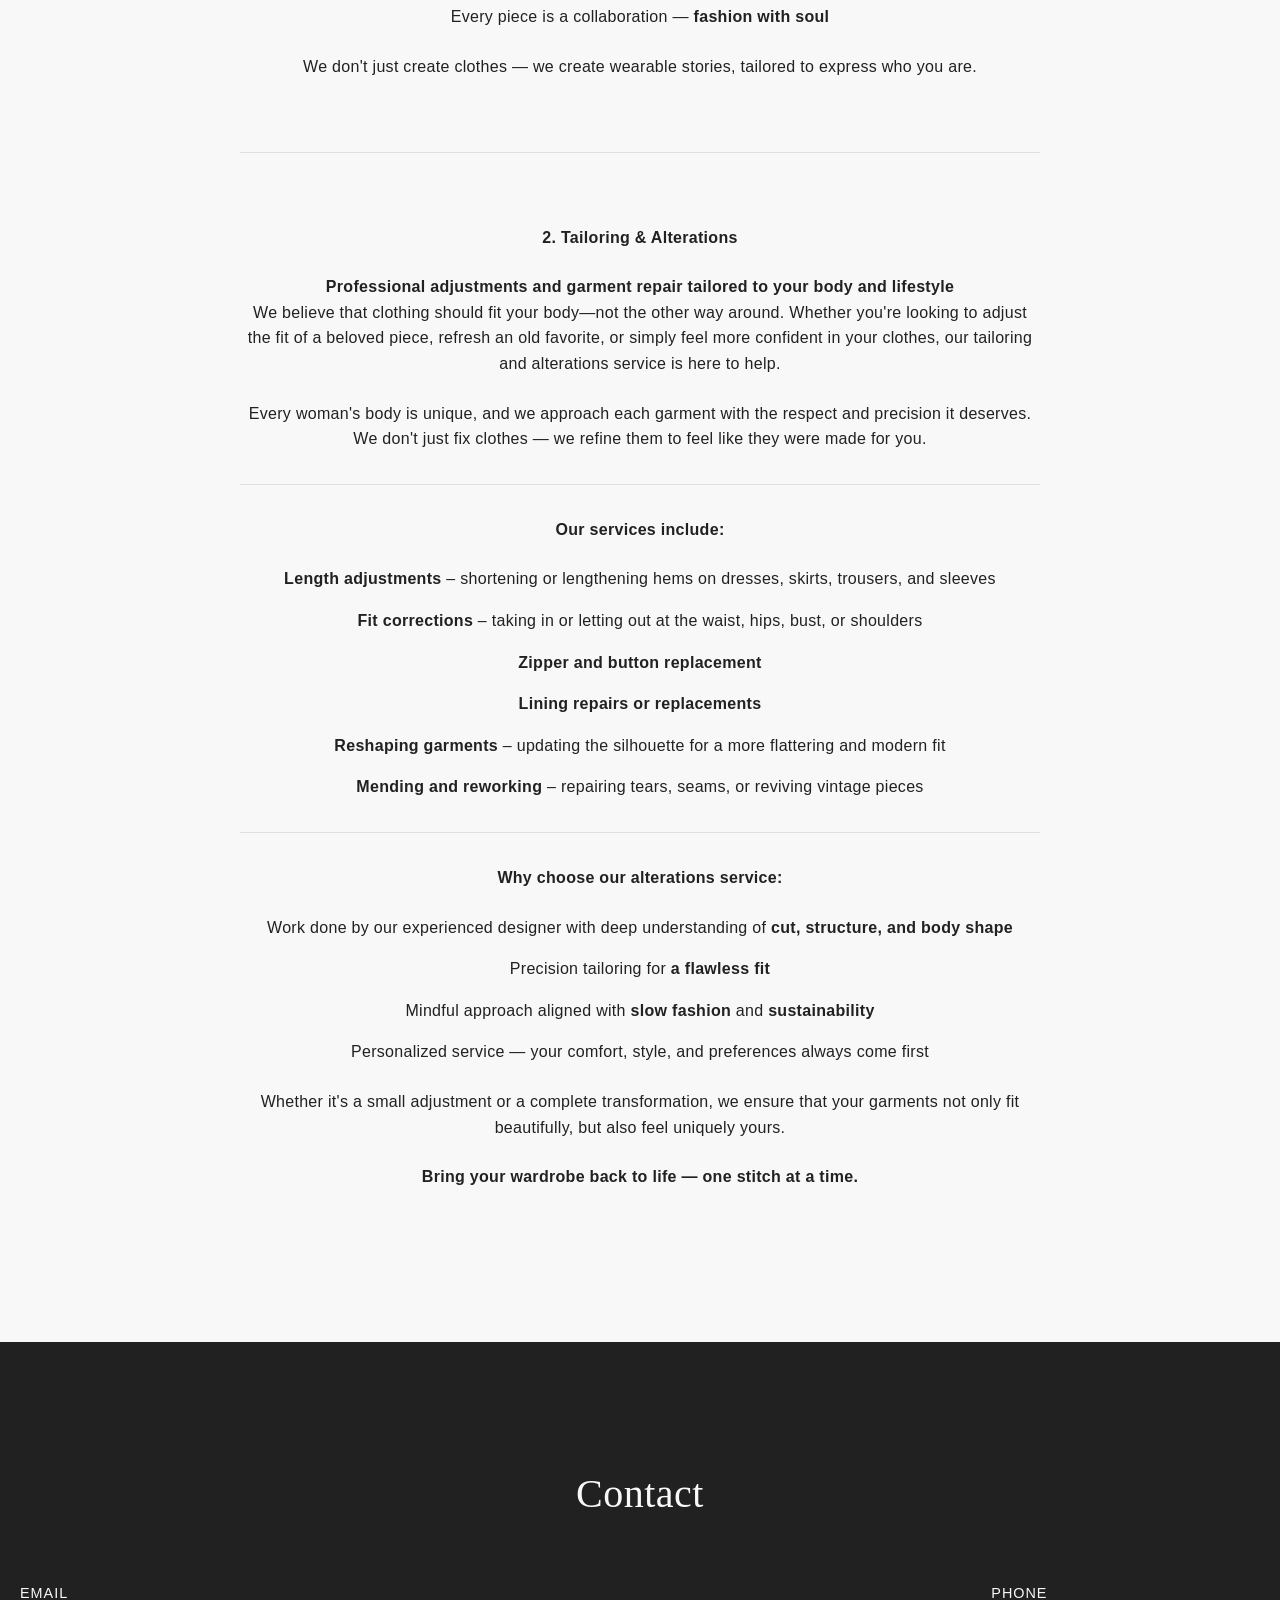
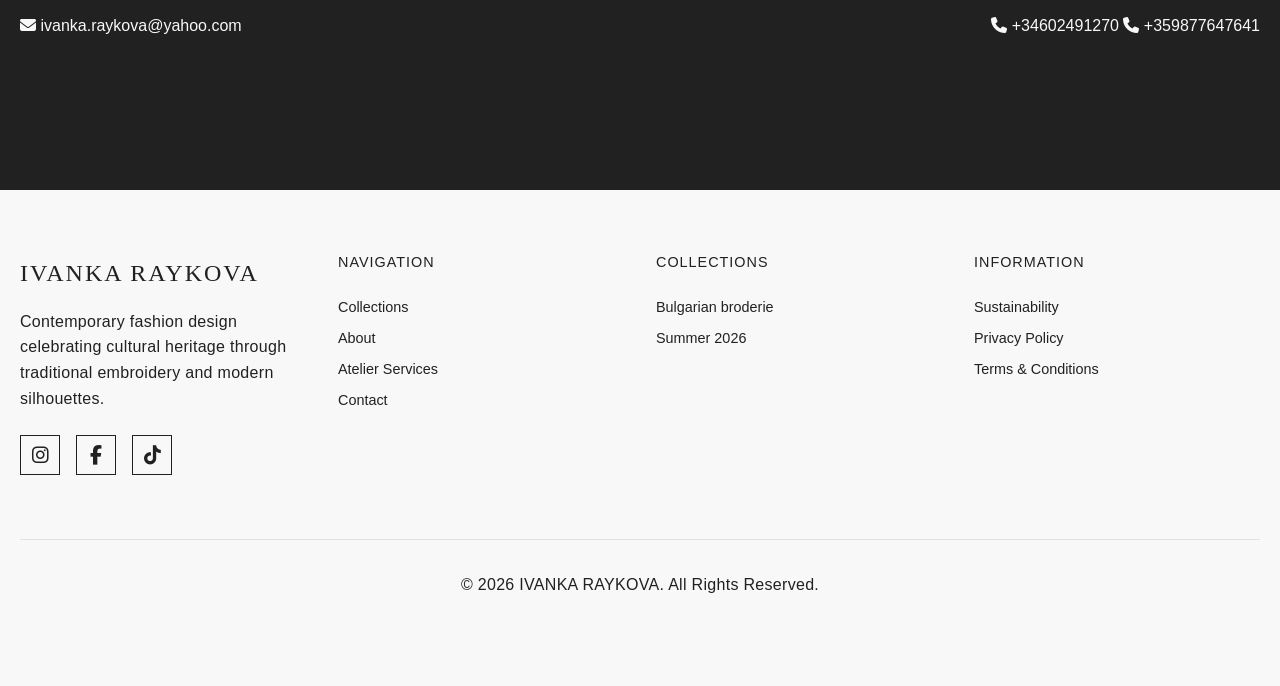
==== commit a208f555: "feat: add the Summer 2026 collection with data-driven video and empty-field handling" ====
--- a/index.html
+++ b/index.html
@@ -42,7 +42,7 @@
                      <a href="#" class="dropdown-toggle">Collections</a>
                      <div class="dropdown-content">
                         <a href="collections/bulgarian-broderie/">Bulgarian broderie</a>
-                        <!-- <a href="">Summer 2025</a> -->
+                        <a href="collections/summer-2026/">Summer 2026</a>
                         <!-- <a href="">Winter 2024</a> -->
                      </div>
                   </li>
@@ -60,7 +60,7 @@
                      <a href="#">Collections</a>
                      <ul class="mobile-submenu">
                         <li><a href="collections/bulgarian-broderie/">Bulgarian broderie</a></li>
-                        <!-- <li><a href="">Summer 2025</a></li> -->
+                        <li><a href="collections/summer-2026/">Summer 2026</a></li>
                         <!-- <li><a href="">Winter 2024</a></li> -->
                      </ul>
                   </li>
@@ -310,7 +310,7 @@
                <h3 class="footer-heading">Collections</h3>
                <ul class="footer-nav">
                   <li><a href="collections/bulgarian-broderie/">Bulgarian broderie</a></li>
-                  <!-- <li><a href="">Summer 2025</a></li> -->
+                  <li><a href="collections/summer-2026/">Summer 2026</a></li>
                   <!-- <li><a href="">Winter 2024</a></li> -->
                </ul>
             </div>
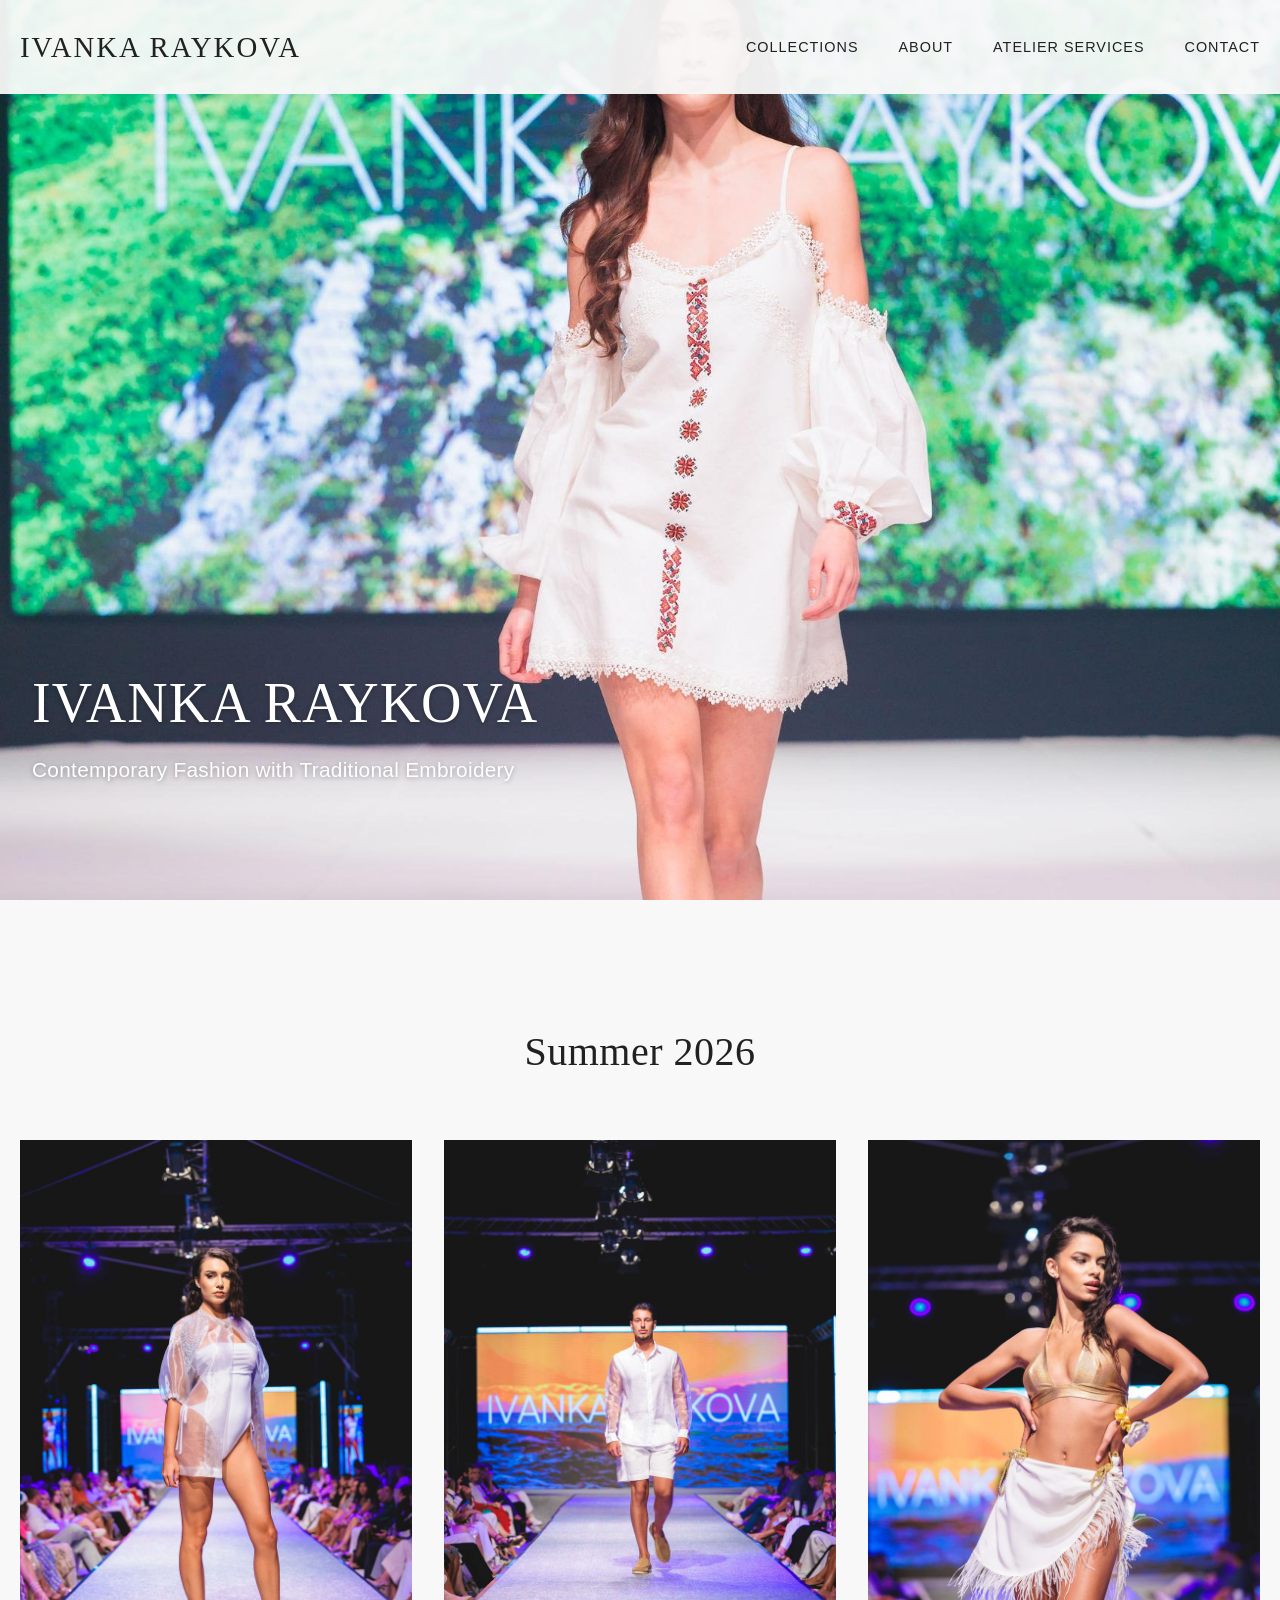
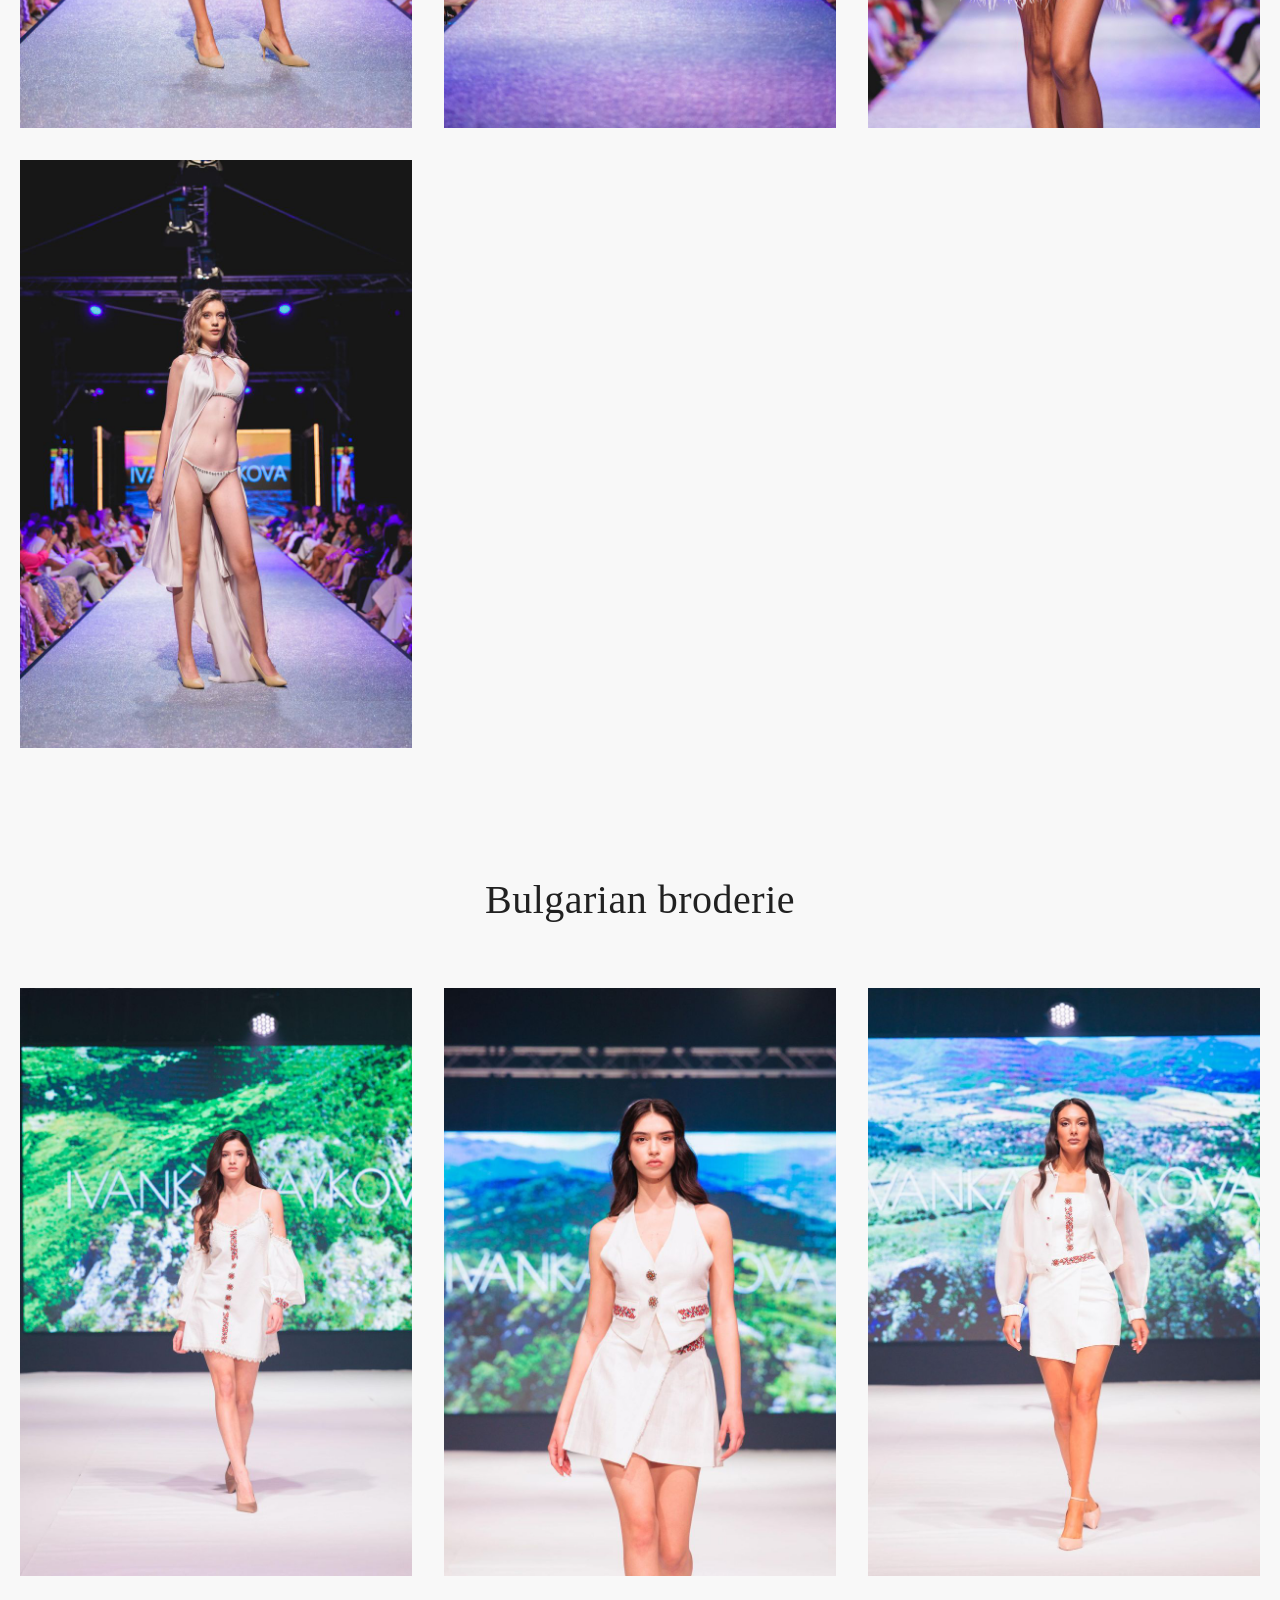
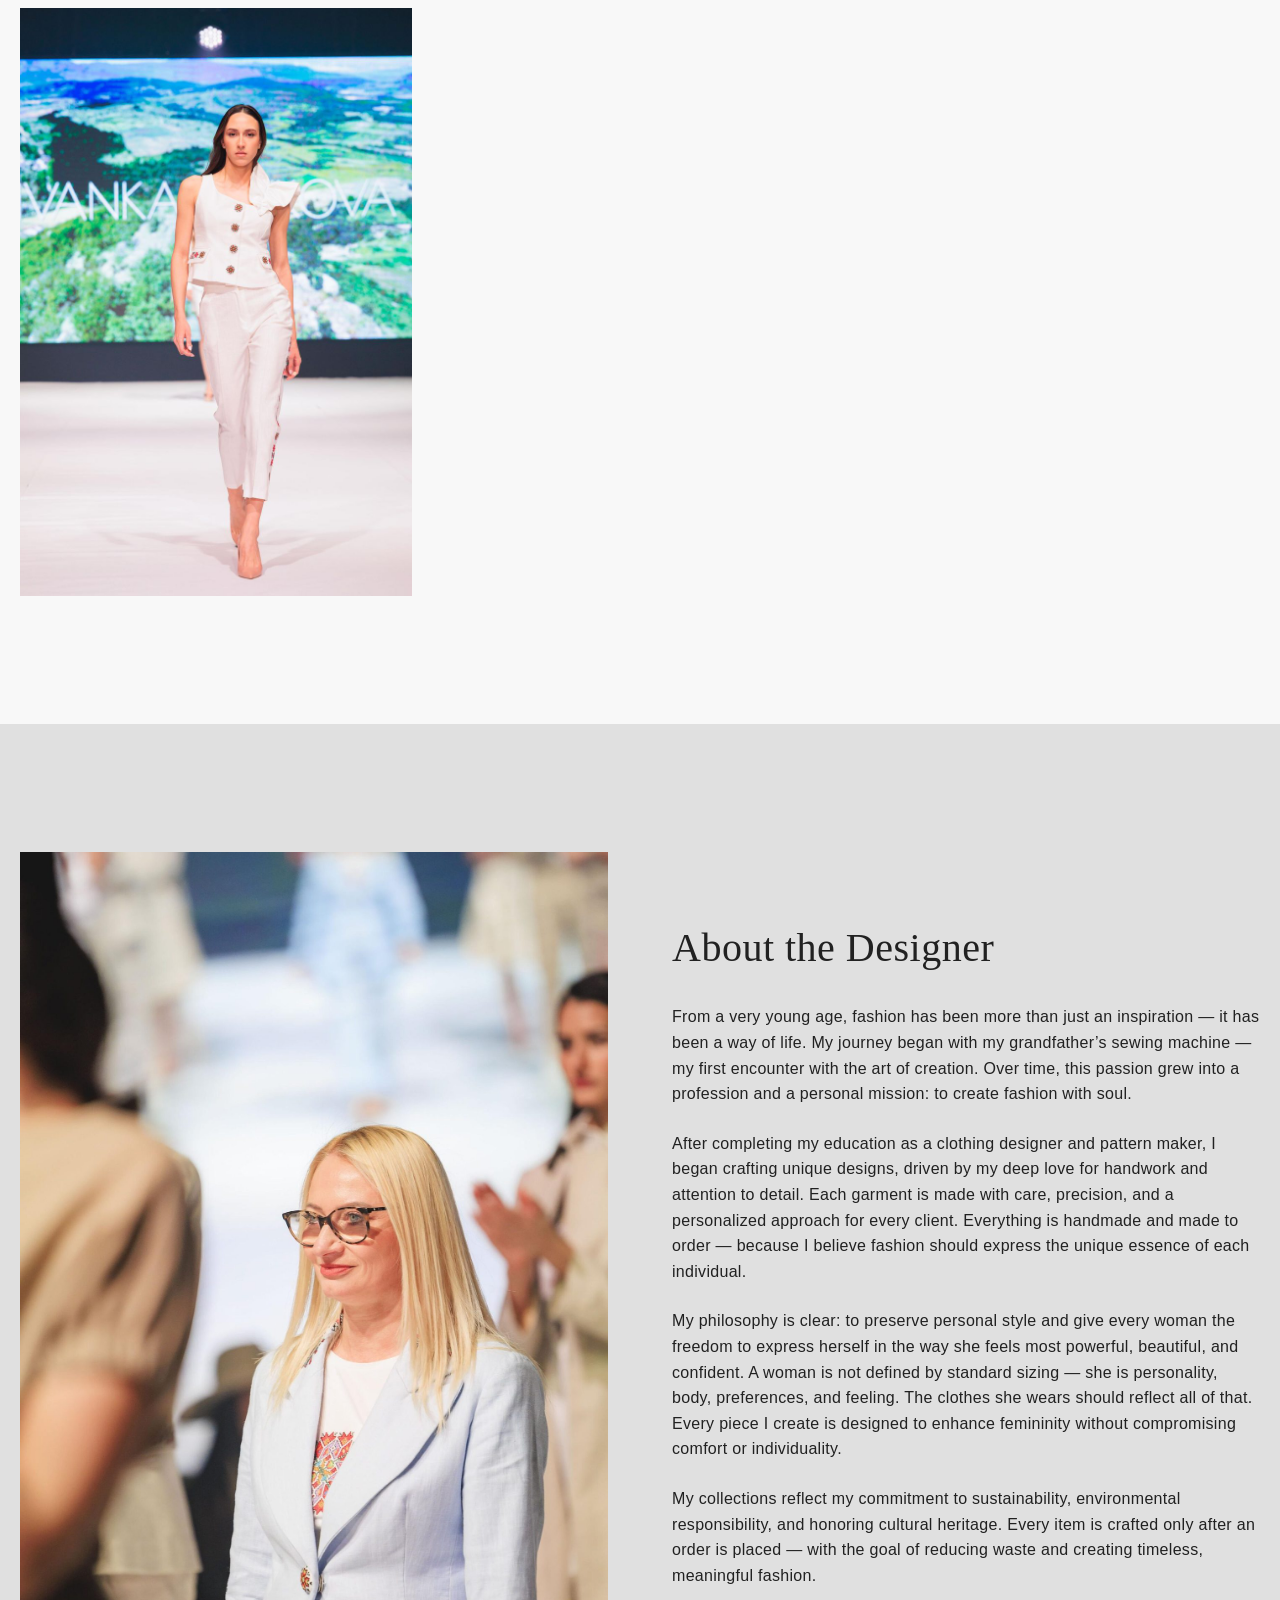
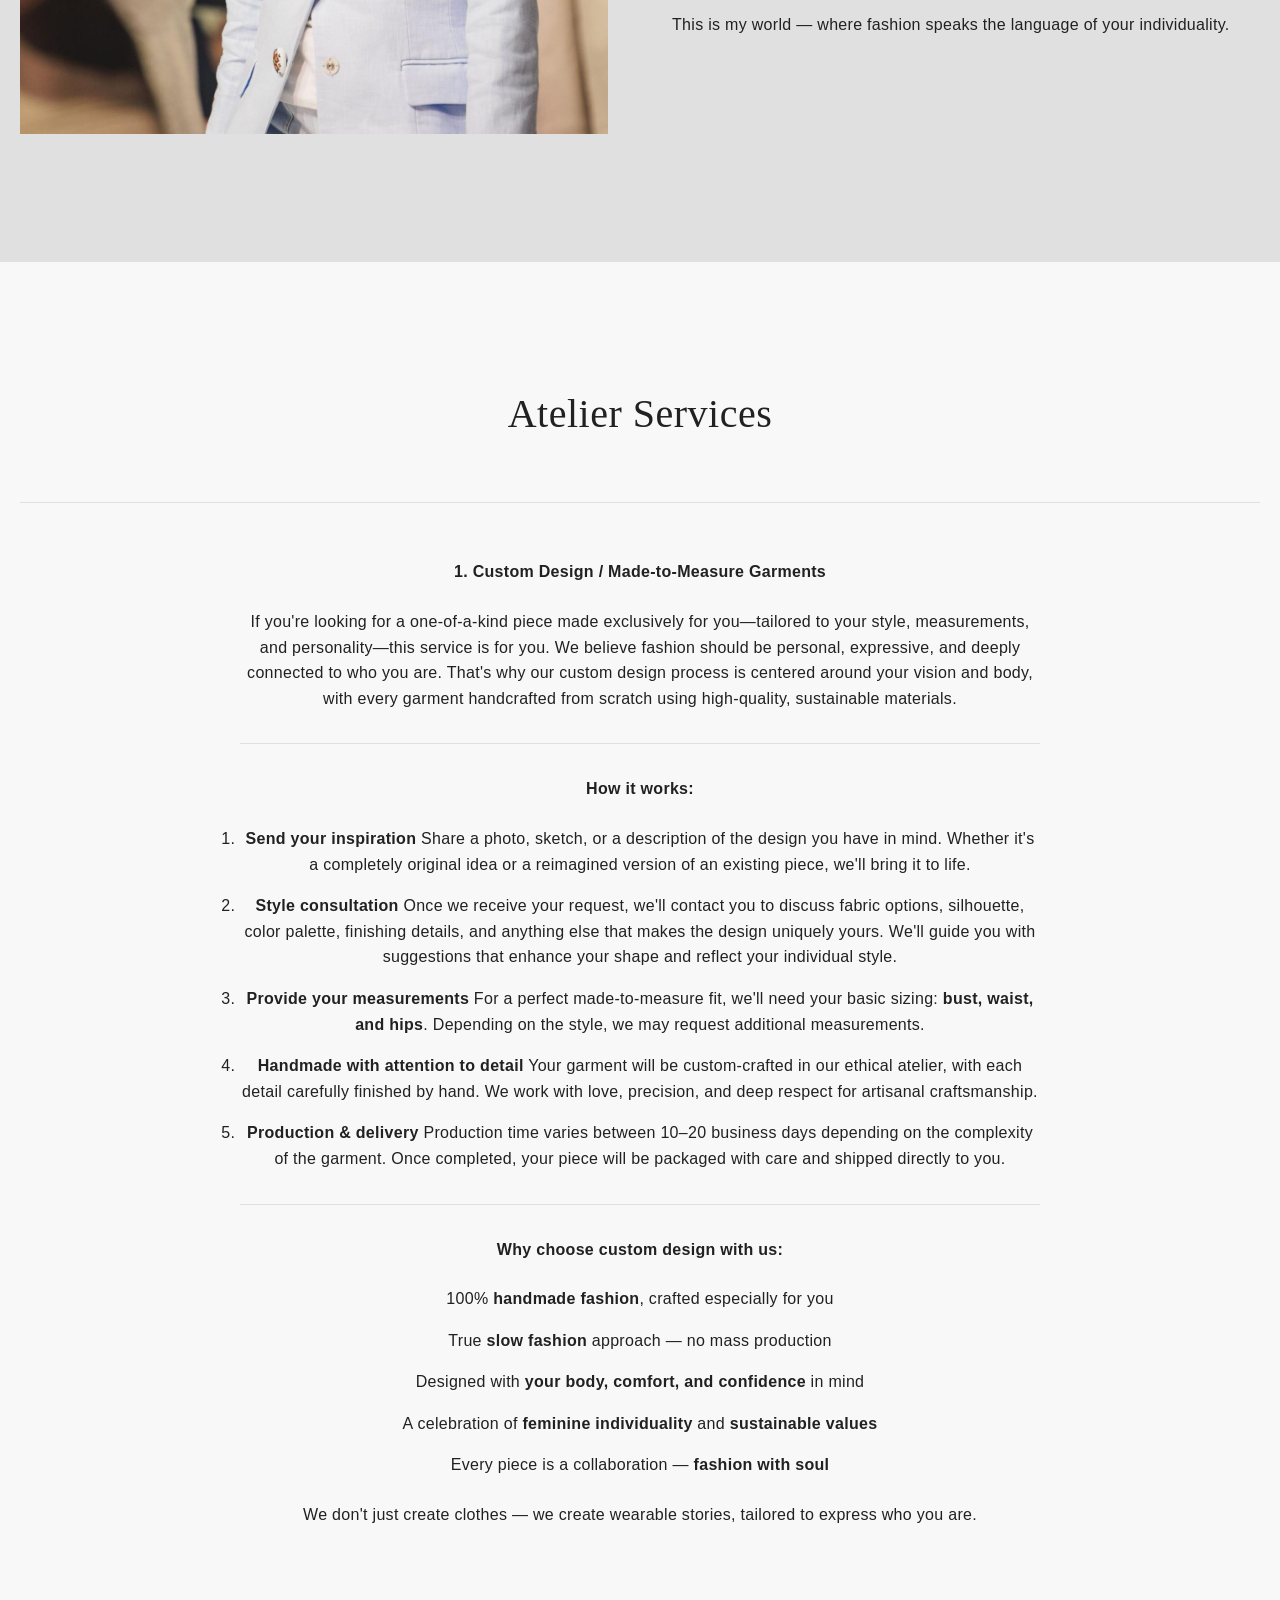
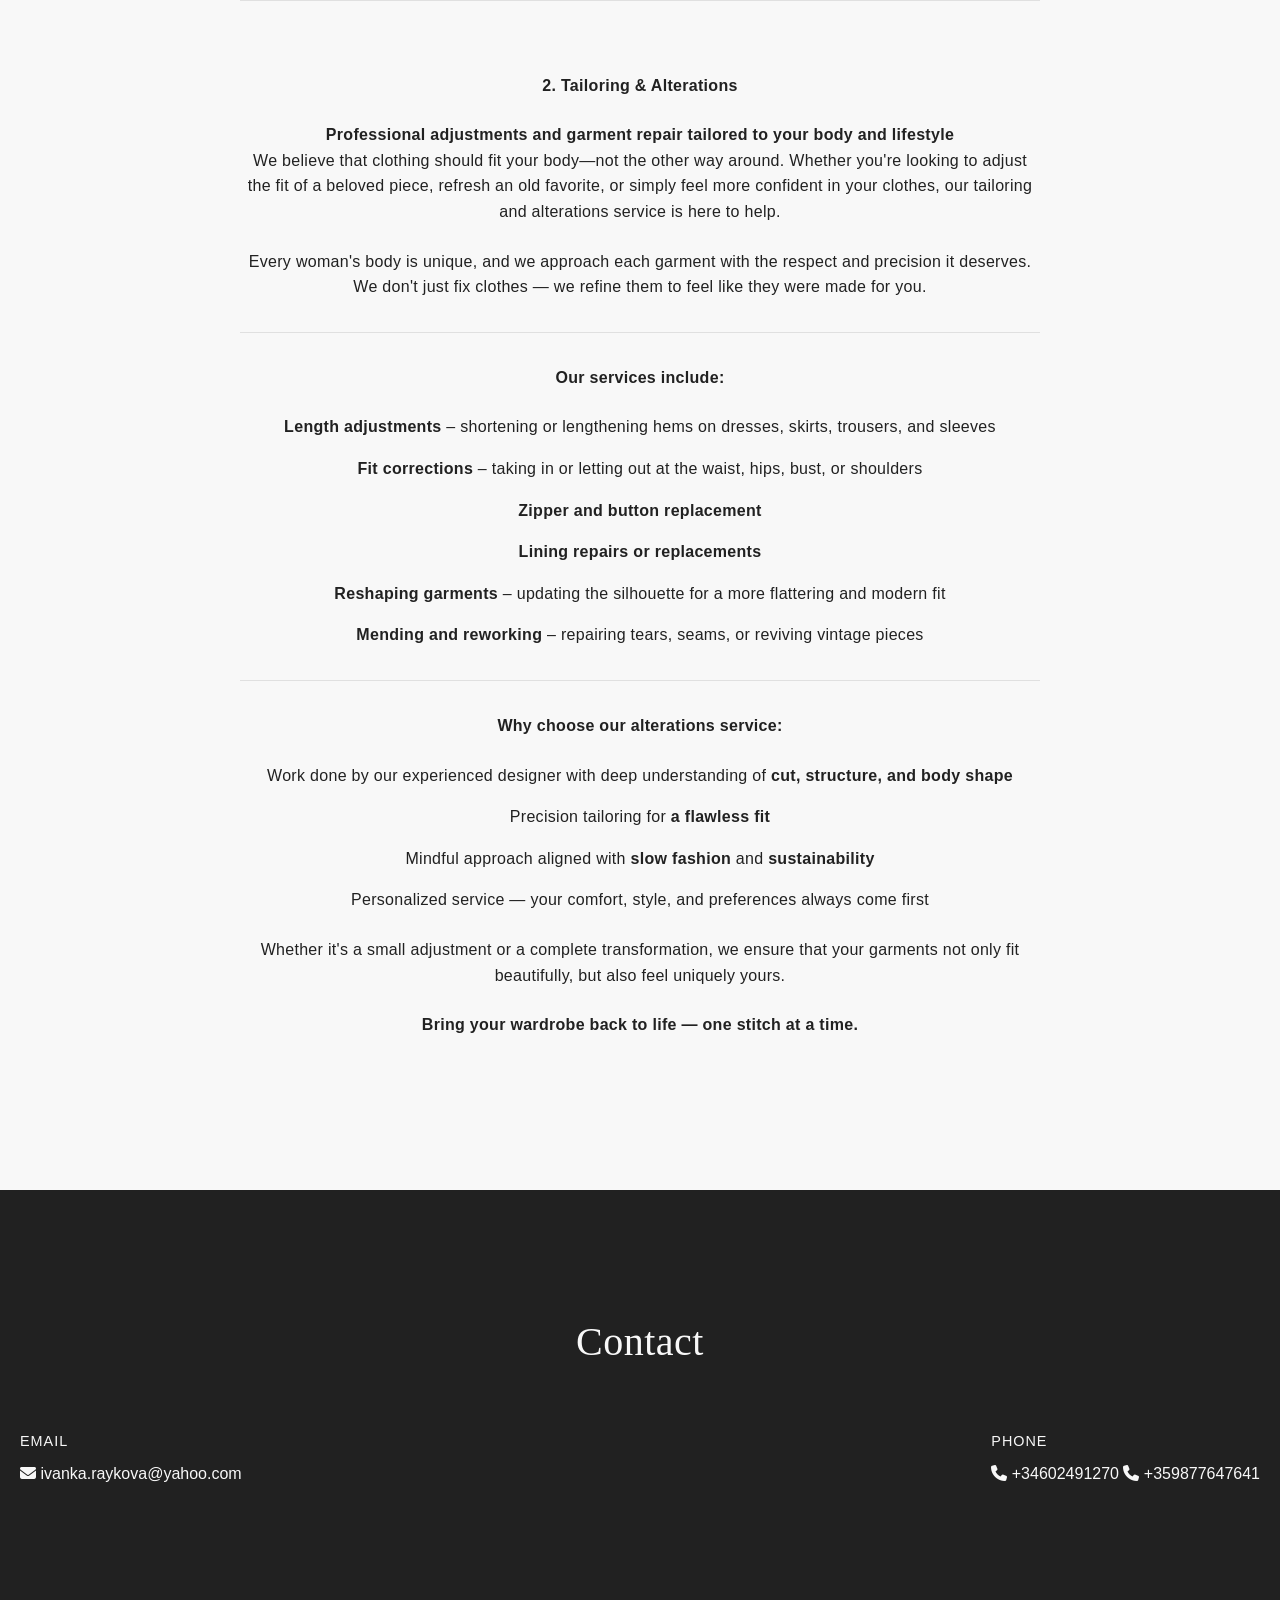
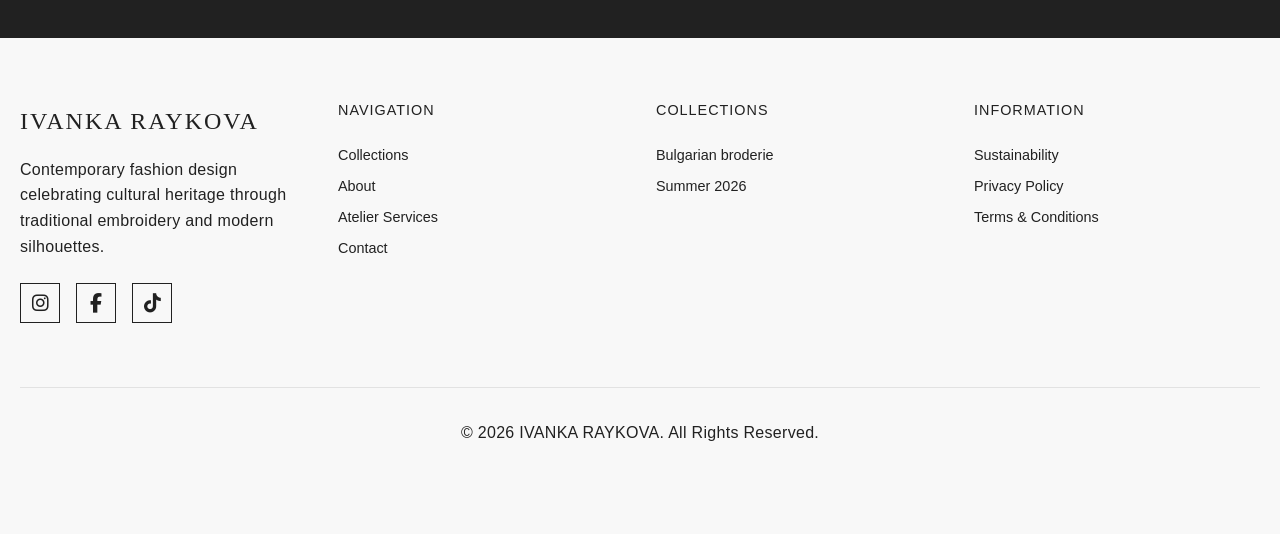
==== commit 100e5d41: "feat: add Summer 2026 video, look descriptions and home page preview" ====
--- a/index.html
+++ b/index.html
@@ -85,8 +85,39 @@
          </div>
       </div>
    </section>
-   <!-- Collections -->
+   <!-- Summer 2026 -->
    <section id="collections" class="collections">
+      <div class="container">
+         <h2 class="section-title">Summer 2026</h2>
+         <div class="collection-grid home-collection">
+            <!-- First item (visible on both mobile and desktop) -->
+            <a href="collections/summer-2026/" class="collection-item main-item"
+               aria-label="Open the Summer 2026 collection">
+               <img src="collections/summer-2026/images/14-800.jpg"
+                  srcset="collections/summer-2026/images/14-800.jpg 800w, collections/summer-2026/images/14.jpg 1400w"
+                  sizes="(max-width: 768px) 100vw, 25vw" width="800" height="1200" alt="White swimsuit with sheer organza jacket from the Summer 2026 collection" class="collection-img" loading="lazy">
+            </a>
+            <!-- Additional items (visible only on desktop) -->
+            <a href="collections/summer-2026/" class="collection-item desktop-only" tabindex="-1" aria-hidden="true">
+               <img src="collections/summer-2026/images/2-800.jpg"
+                  srcset="collections/summer-2026/images/2-800.jpg 800w, collections/summer-2026/images/2.jpg 1400w"
+                  sizes="25vw" width="800" height="1200" alt="" class="collection-img" loading="lazy">
+            </a>
+            <a href="collections/summer-2026/" class="collection-item desktop-only" tabindex="-1" aria-hidden="true">
+               <img src="collections/summer-2026/images/21-800.jpg"
+                  srcset="collections/summer-2026/images/21-800.jpg 800w, collections/summer-2026/images/21.jpg 1400w"
+                  sizes="25vw" width="800" height="1200" alt="" class="collection-img" loading="lazy">
+            </a>
+            <a href="collections/summer-2026/" class="collection-item desktop-only" tabindex="-1" aria-hidden="true">
+               <img src="collections/summer-2026/images/9-800.jpg"
+                  srcset="collections/summer-2026/images/9-800.jpg 800w, collections/summer-2026/images/9.jpg 1400w"
+                  sizes="25vw" width="800" height="1200" alt="" class="collection-img" loading="lazy">
+            </a>
+         </div>
+      </div>
+   </section>
+   <!-- Bulgarian broderie -->
+   <section id="bulgarian-broderie" class="collections collections-secondary">
       <div class="container">
          <h2 class="section-title">Bulgarian broderie</h2>
          <div class="collection-grid home-collection">
--- a/styles/main.css
+++ b/styles/main.css
@@ -258,6 +258,11 @@
 
       .collection-item:hover .collection-img {
          transform: scale(1.03);
+      }
+
+      /* Second collection block on the home page sits closer to the first */
+      .collections-secondary {
+         padding-top: 0;
       }
 
       /* Home page preview: one look on phones, the full row on larger screens */
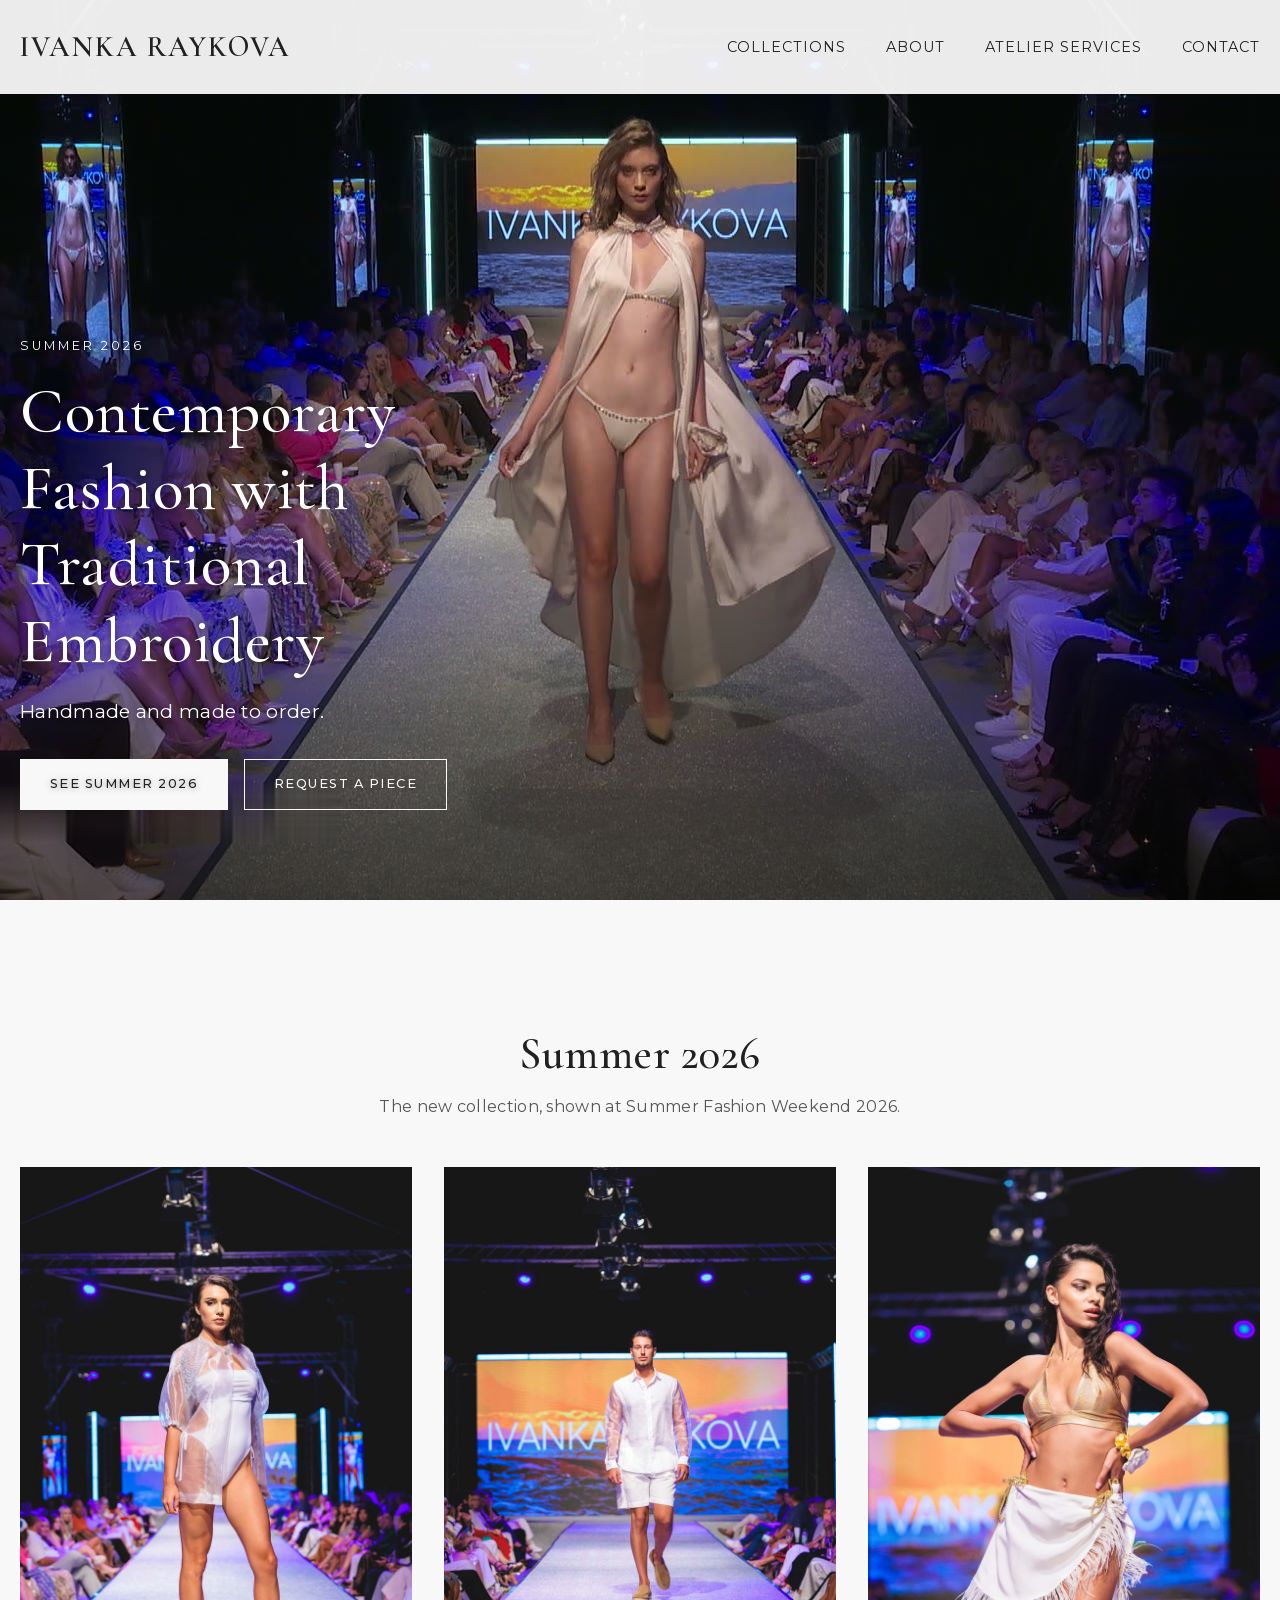
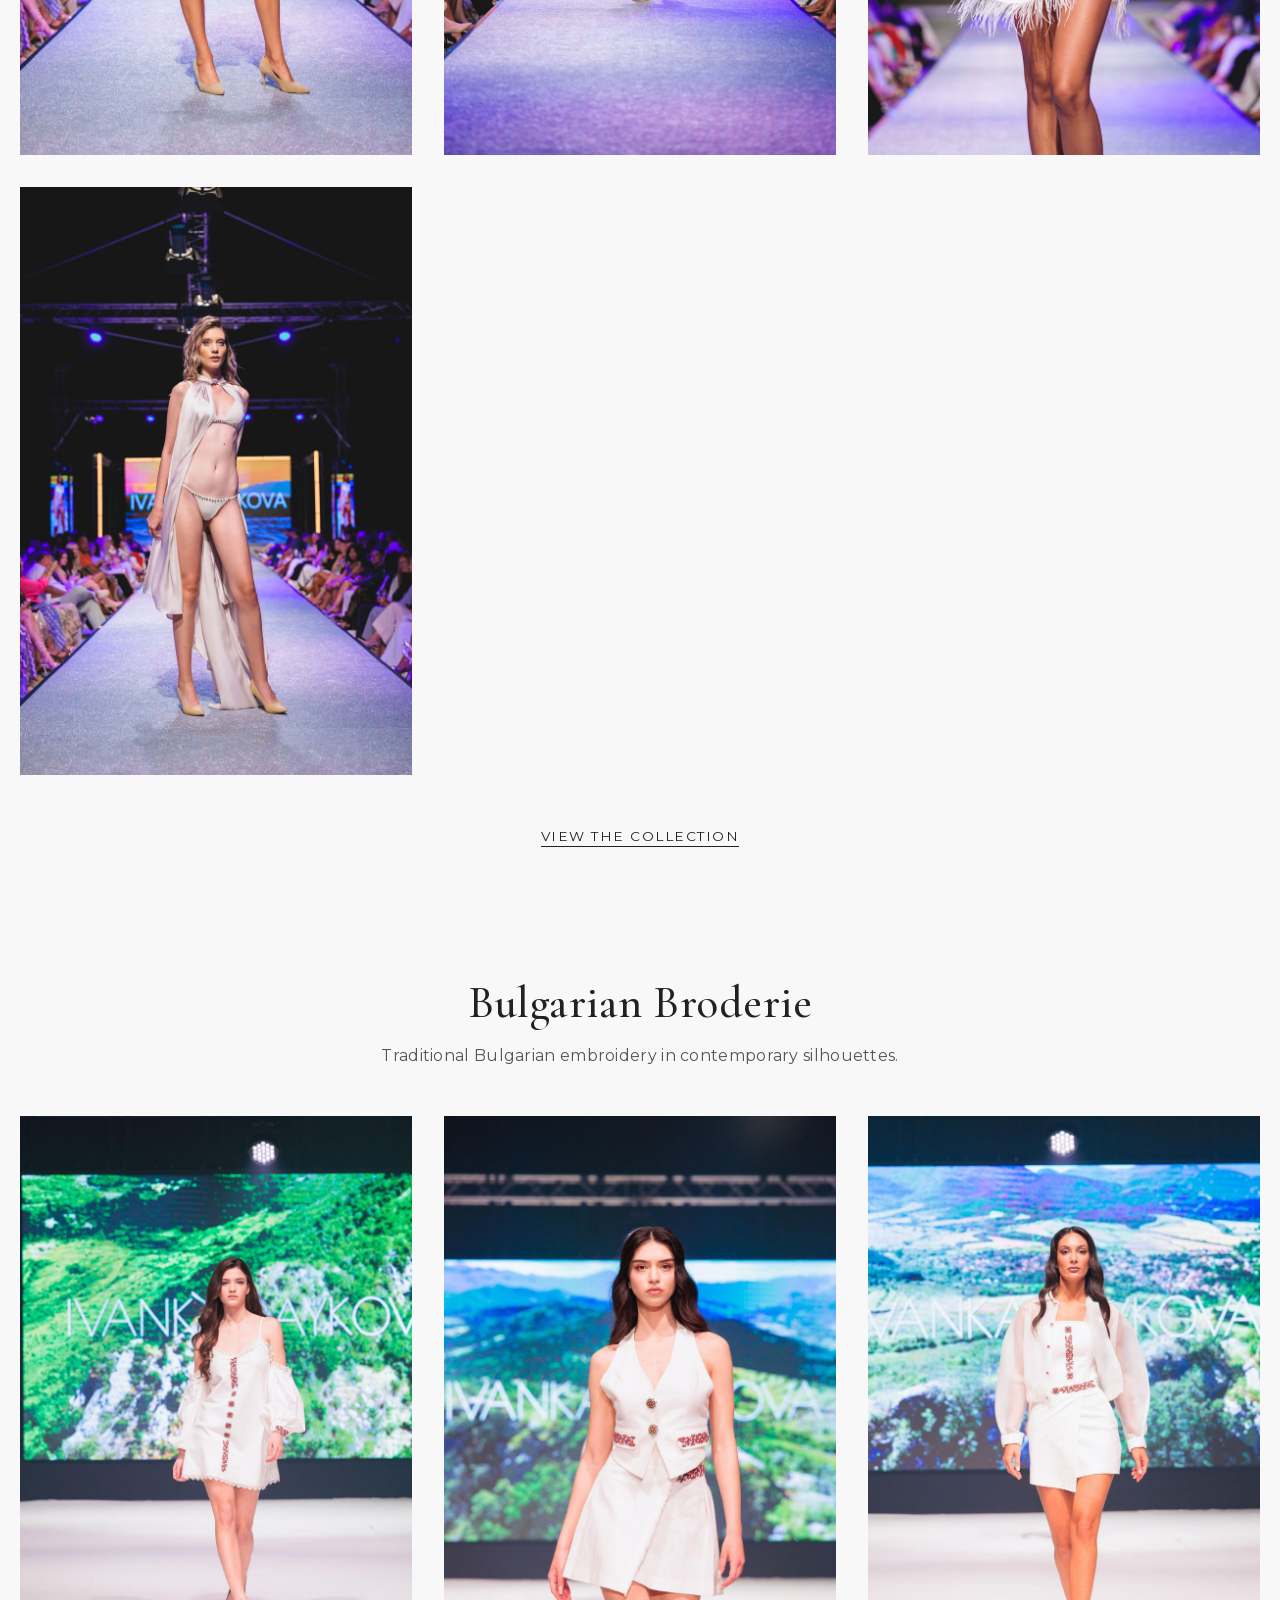
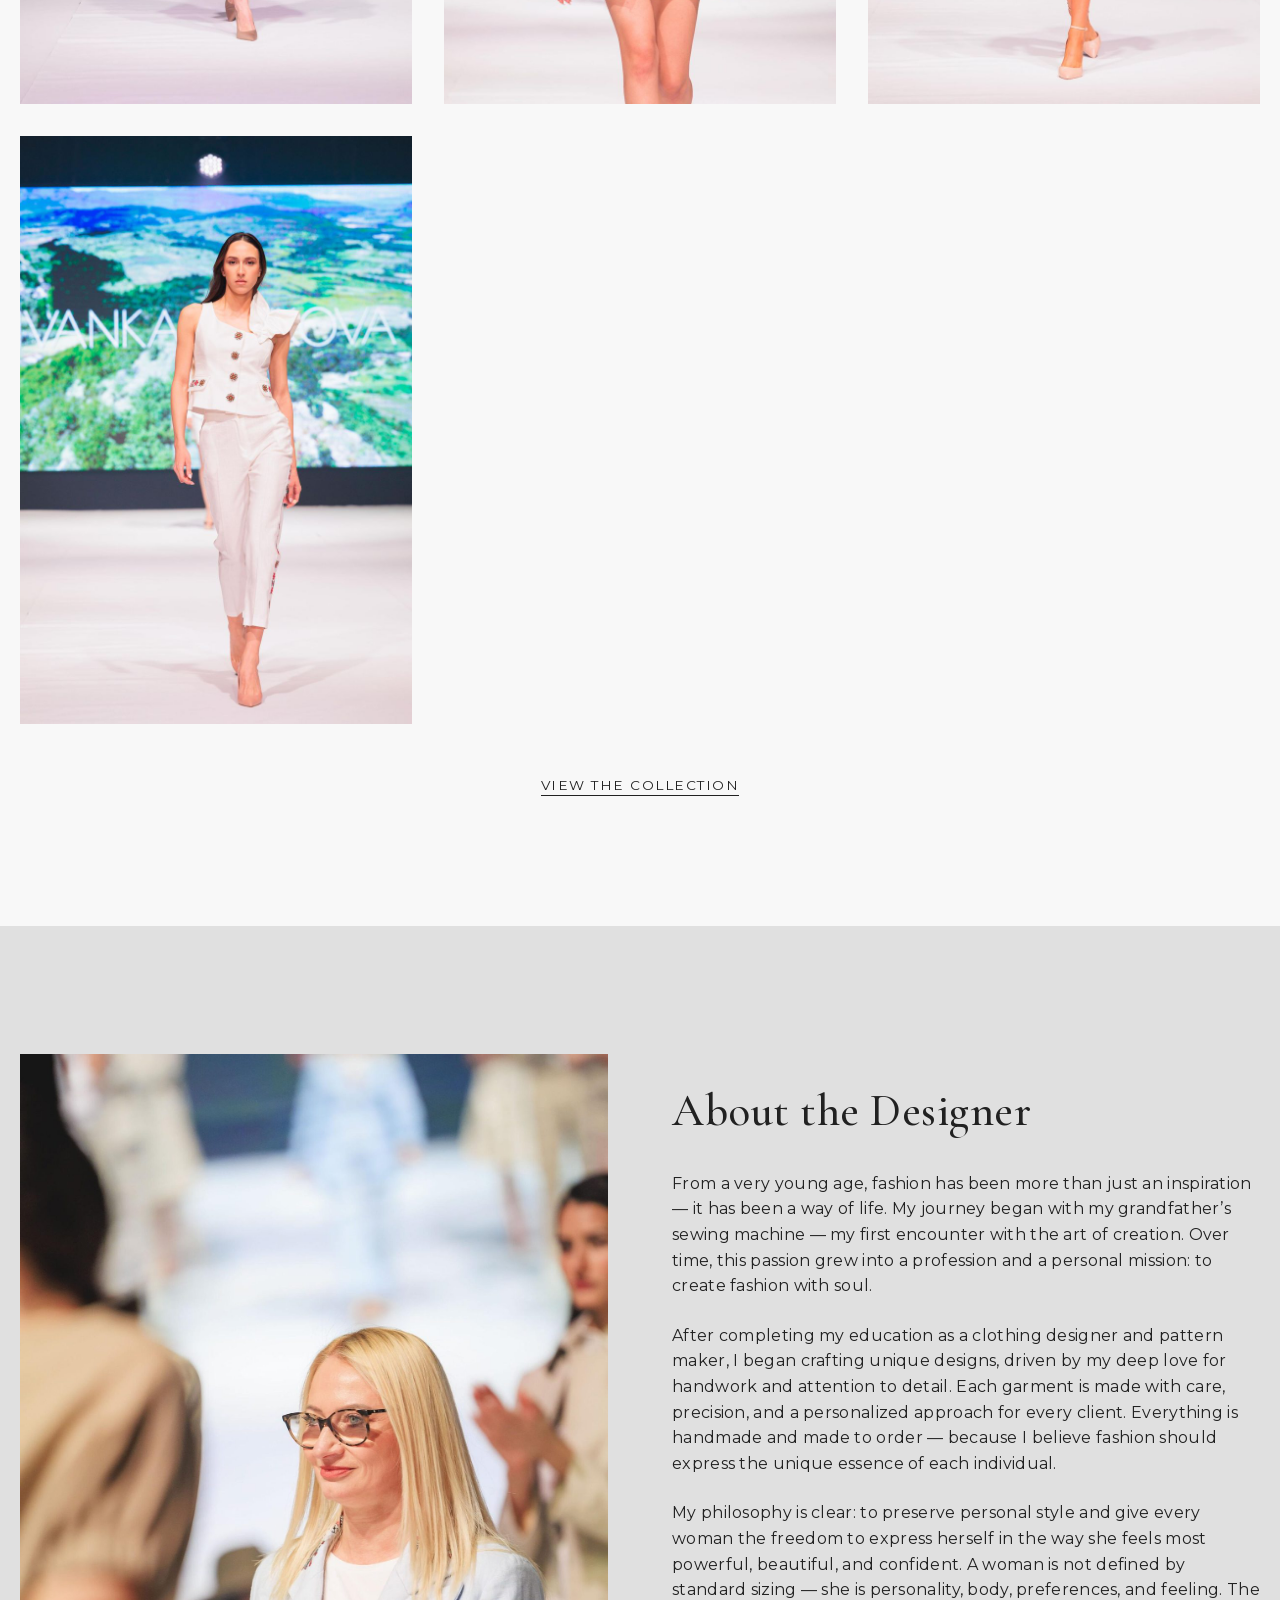
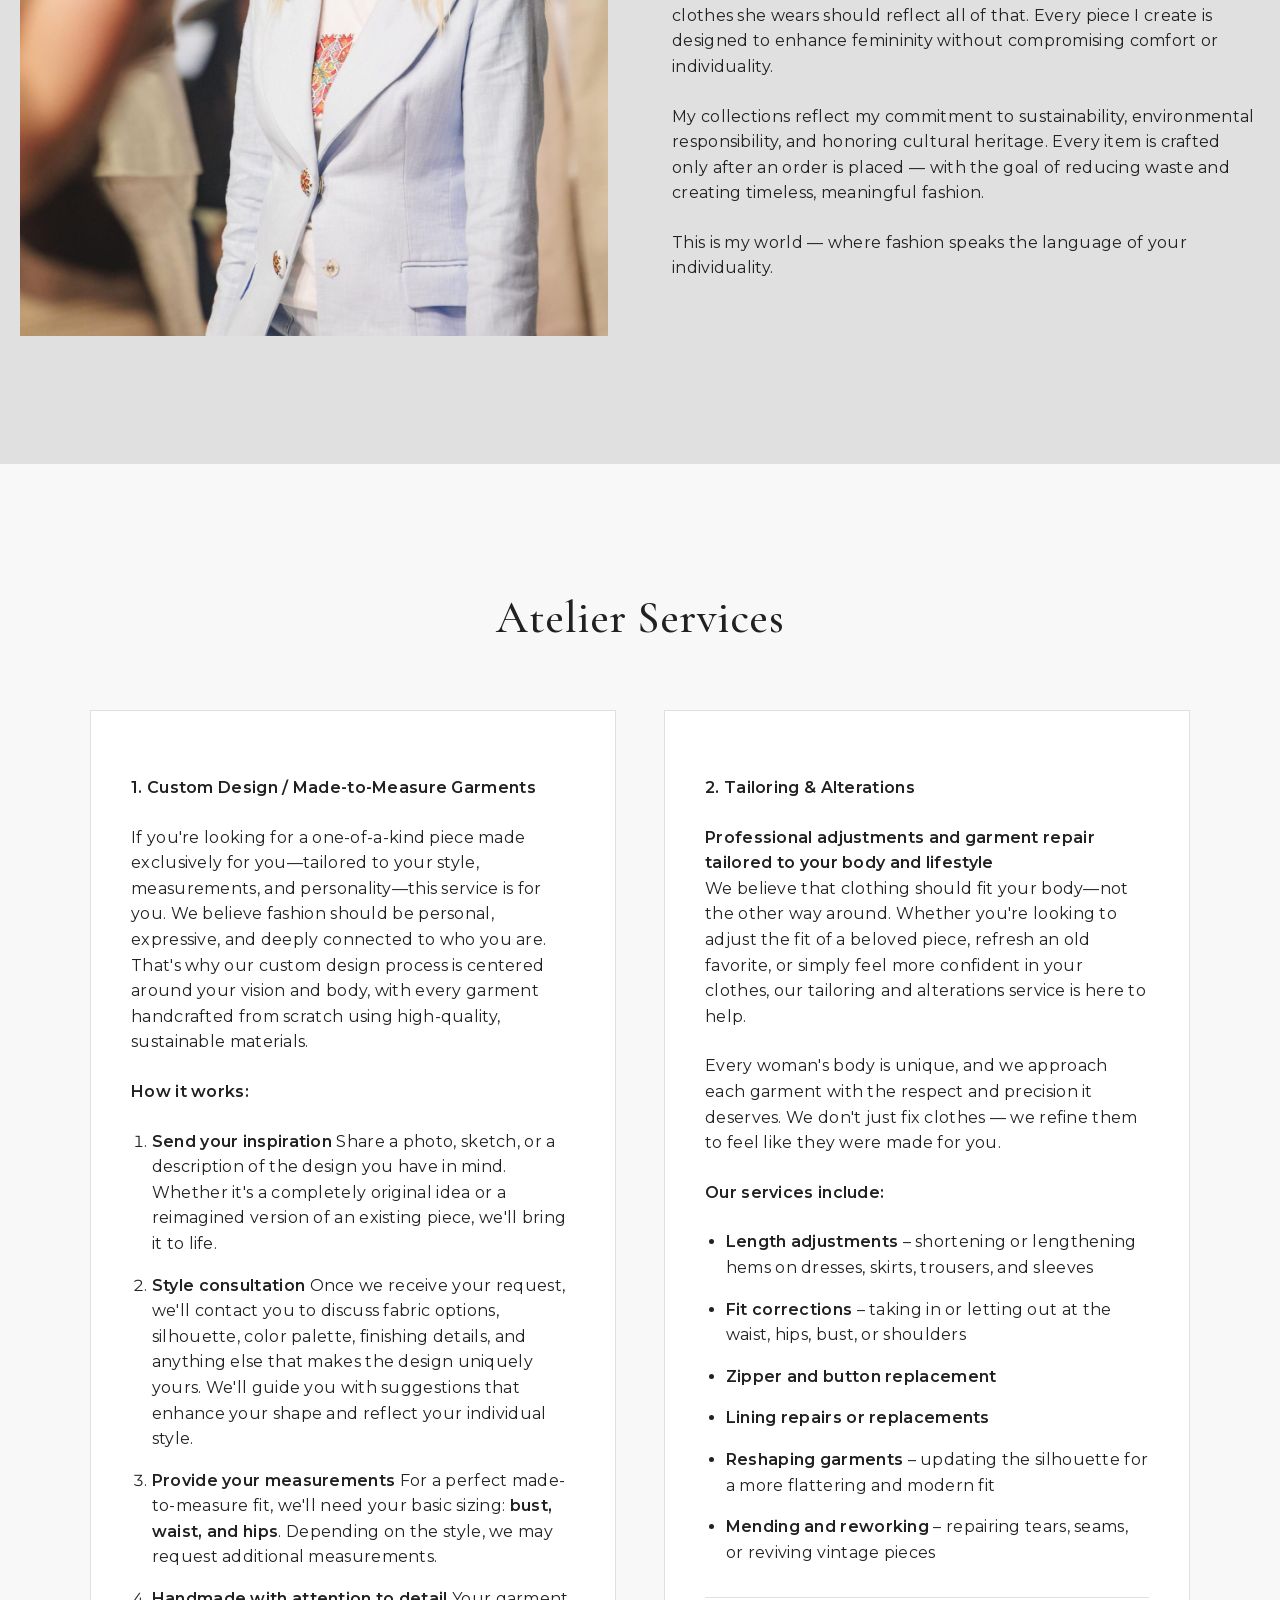
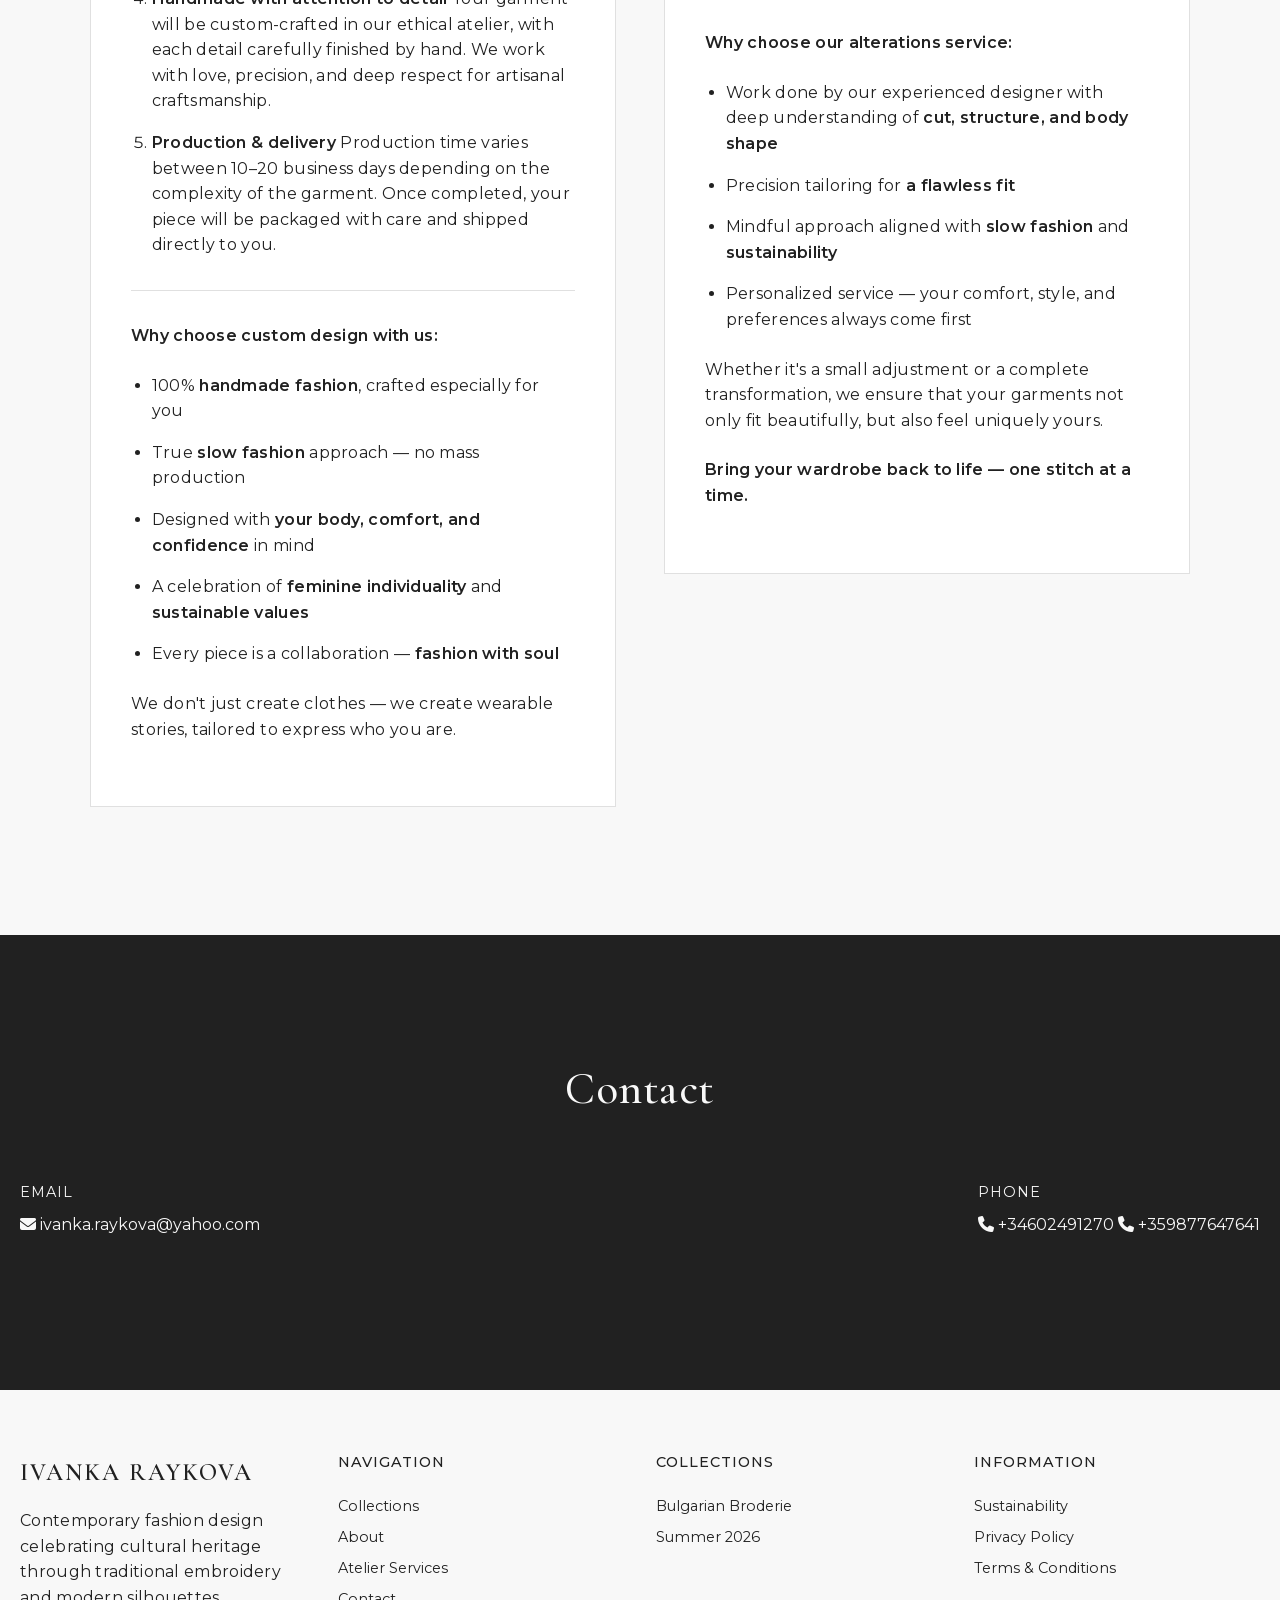
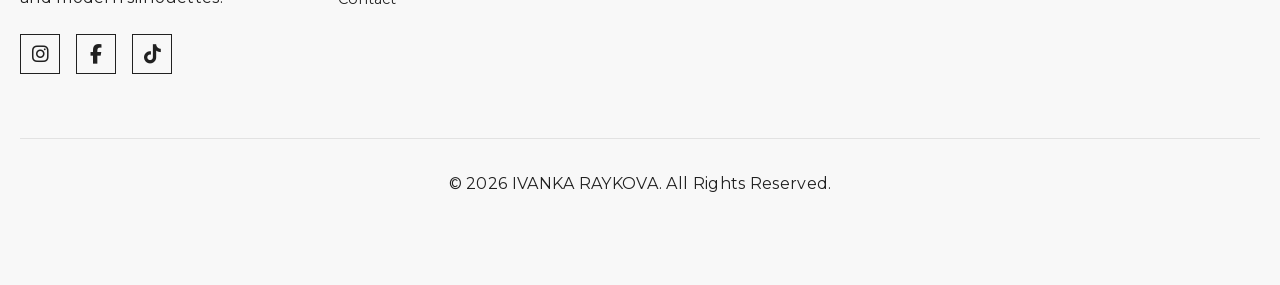
==== commit 26154788: "feat: refresh the home page with a hero film, calls to action, self-hosted fonts and card layout for" ====
--- a/index.html
+++ b/index.html
@@ -26,6 +26,7 @@
    <meta name="twitter:image" content="https://ivankaraykova.com/images/og-image.jpg">
    <link rel="stylesheet" href="https://cdnjs.cloudflare.com/ajax/libs/font-awesome/6.5.1/css/all.min.css"
       integrity="sha384-t1nt8BQoYMLFN5p42tRAtuAAFQaCQODekUVeKKZrEnEyp4H2R0RHFz0KWpmj7i8g" crossorigin="anonymous" referrerpolicy="no-referrer">
+   <link rel="stylesheet" href="fonts/fonts.css">
    <link rel="stylesheet" href="styles/main.css">
 </head>
 
@@ -41,7 +42,7 @@
                   <li class="dropdown">
                      <a href="#" class="dropdown-toggle">Collections</a>
                      <div class="dropdown-content">
-                        <a href="collections/bulgarian-broderie/">Bulgarian broderie</a>
+                        <a href="collections/bulgarian-broderie/">Bulgarian Broderie</a>
                         <a href="collections/summer-2026/">Summer 2026</a>
                         <!-- <a href="">Winter 2024</a> -->
                      </div>
@@ -59,7 +60,7 @@
                   <li class="dropdown-mobile">
                      <a href="#">Collections</a>
                      <ul class="mobile-submenu">
-                        <li><a href="collections/bulgarian-broderie/">Bulgarian broderie</a></li>
+                        <li><a href="collections/bulgarian-broderie/">Bulgarian Broderie</a></li>
                         <li><a href="collections/summer-2026/">Summer 2026</a></li>
                         <!-- <li><a href="">Winter 2024</a></li> -->
                      </ul>
@@ -74,13 +75,19 @@
    </header>
    <!-- Hero Section -->
    <section class="hero">
-      <div class="hero-slide active">
-         <img src="images/hero.jpg" width="1696" height="2544" alt="Model on the runway in a white embroidered linen dress"
-            class="hero-img" fetchpriority="high">
-         <div class="container">
-            <div class="hero-content">
-               <h1 class="hero-title">IVANKA RAYKOVA</h1>
-               <p class="hero-subtitle">Contemporary Fashion with Traditional Embroidery</p>
+      <div class="hero-media">
+         <img src="images/hero-poster.jpg" width="1600" height="900"
+            alt="Runway moment from the Summer 2026 show" class="hero-img" fetchpriority="high">
+         <video class="hero-video" muted loop playsinline preload="none" aria-hidden="true" tabindex="-1"></video>
+      </div>
+      <div class="container">
+         <div class="hero-content">
+            <p class="hero-kicker">Summer 2026</p>
+            <h1 class="hero-title">Contemporary Fashion with Traditional Embroidery</h1>
+            <p class="hero-subtitle">Handmade and made to order.</p>
+            <div class="hero-actions">
+               <a href="collections/summer-2026/" class="btn btn-light">See Summer 2026</a>
+               <a href="#contact" class="btn btn-outline">Request a piece</a>
             </div>
          </div>
       </div>
@@ -89,6 +96,7 @@
    <section id="collections" class="collections">
       <div class="container">
          <h2 class="section-title">Summer 2026</h2>
+         <p class="section-subtitle">The new collection, shown at Summer Fashion Weekend 2026.</p>
          <div class="collection-grid home-collection">
             <!-- First item (visible on both mobile and desktop) -->
             <a href="collections/summer-2026/" class="collection-item main-item"
@@ -114,16 +122,18 @@
                   sizes="25vw" width="800" height="1200" alt="" class="collection-img" loading="lazy">
             </a>
          </div>
-      </div>
-   </section>
-   <!-- Bulgarian broderie -->
+         <p class="section-action"><a href="collections/summer-2026/" class="text-link">View the collection</a></p>
+      </div>
+   </section>
+   <!-- Bulgarian Broderie -->
    <section id="bulgarian-broderie" class="collections collections-secondary">
       <div class="container">
-         <h2 class="section-title">Bulgarian broderie</h2>
+         <h2 class="section-title">Bulgarian Broderie</h2>
+         <p class="section-subtitle">Traditional Bulgarian embroidery in contemporary silhouettes.</p>
          <div class="collection-grid home-collection">
             <!-- First item (visible on both mobile and desktop) -->
             <a href="collections/bulgarian-broderie/" class="collection-item main-item"
-               aria-label="Open the Bulgarian broderie collection">
+               aria-label="Open the Bulgarian Broderie collection">
                <img src="collections/bulgarian-broderie/images/1-800.jpg"
                   srcset="collections/bulgarian-broderie/images/1-800.jpg 800w, collections/bulgarian-broderie/images/1.jpg 1600w"
                   sizes="(max-width: 768px) 100vw, 25vw" width="800" height="1200"
@@ -146,6 +156,7 @@
                   sizes="25vw" width="800" height="1200" alt="" class="collection-img" loading="lazy">
             </a>
          </div>
+         <p class="section-action"><a href="collections/bulgarian-broderie/" class="text-link">View the collection</a></p>
       </div>
    </section>
    <!-- About -->
@@ -184,7 +195,7 @@
          <h2 class="section-title">Atelier Services</h2>
          <hr class="section-separator">
          <div class="atelier-content">
-            <div class="service-section">
+            <div class="service-section atelier-card">
                <h3>1. Custom Design / Made-to-Measure Garments</h3>
                <p>If you're looking for a one-of-a-kind piece made exclusively for you—tailored to your style,
                   measurements, and personality—this service is for you. We believe fashion should be personal,
@@ -229,9 +240,7 @@
                <p>We don't just create clothes — we create wearable stories, tailored to express who you are.</p>
             </div>
 
-            <hr class="service-separator">
-
-            <div class="service-section">
+            <div class="service-section atelier-card">
                <h3>2. Tailoring & Alterations</h3>
                <p><strong>Professional adjustments and garment repair tailored to your body and lifestyle</strong><br>
                   We believe that clothing should fit your body—not the other way around. Whether you're looking to
@@ -340,7 +349,7 @@
             <div class="footer-col">
                <h3 class="footer-heading">Collections</h3>
                <ul class="footer-nav">
-                  <li><a href="collections/bulgarian-broderie/">Bulgarian broderie</a></li>
+                  <li><a href="collections/bulgarian-broderie/">Bulgarian Broderie</a></li>
                   <li><a href="collections/summer-2026/">Summer 2026</a></li>
                   <!-- <li><a href="">Winter 2024</a></li> -->
                </ul>
@@ -397,6 +406,23 @@
          });
       });
 
+      // Hero film: a short muted loop, only on larger screens and when the
+      // visitor has not asked for reduced motion or data saving. Phones and
+      // everyone else keep the still photo.
+      const heroVideo = document.querySelector('.hero-video');
+      const wantsVideo = window.matchMedia('(min-width: 769px)').matches
+         && !window.matchMedia('(prefers-reduced-motion: reduce)').matches
+         && !(navigator.connection && navigator.connection.saveData);
+      if (heroVideo && wantsVideo && heroVideo.canPlayType('video/mp4')) {
+         const source = document.createElement('source');
+         source.src = 'video/hero-loop.mp4';
+         source.type = 'video/mp4';
+         heroVideo.appendChild(source);
+         heroVideo.addEventListener('playing', () => heroVideo.classList.add('is-playing'), { once: true });
+         heroVideo.load();
+         heroVideo.play().catch(() => { /* autoplay refused: the still photo stays */ });
+      }
+
       // Header scroll effect
       const header = document.querySelector('header');
       window.addEventListener('scroll', () => {
--- a/fonts/fonts.css
+++ b/fonts/fonts.css
@@ -0,0 +1,64 @@
+/* Self-hosted web fonts, SIL Open Font License 1.1. Latin subset only. */
+
+@font-face {
+   font-family: 'Cormorant Garamond';
+   font-style: normal;
+   font-weight: 400;
+   font-display: swap;
+   src: url('cormorant-garamond-400.woff2') format('woff2');
+   unicode-range: U+0000-00FF, U+0131, U+0152-0153, U+02BB-02BC, U+02C6, U+02DA, U+02DC, U+0304, U+0308, U+0329, U+2000-206F, U+20AC, U+2122, U+2191, U+2193, U+2212, U+2215, U+FEFF, U+FFFD;
+}
+
+@font-face {
+   font-family: 'Cormorant Garamond';
+   font-style: normal;
+   font-weight: 500;
+   font-display: swap;
+   src: url('cormorant-garamond-500.woff2') format('woff2');
+   unicode-range: U+0000-00FF, U+0131, U+0152-0153, U+02BB-02BC, U+02C6, U+02DA, U+02DC, U+0304, U+0308, U+0329, U+2000-206F, U+20AC, U+2122, U+2191, U+2193, U+2212, U+2215, U+FEFF, U+FFFD;
+}
+
+@font-face {
+   font-family: 'Cormorant Garamond';
+   font-style: normal;
+   font-weight: 600;
+   font-display: swap;
+   src: url('cormorant-garamond-600.woff2') format('woff2');
+   unicode-range: U+0000-00FF, U+0131, U+0152-0153, U+02BB-02BC, U+02C6, U+02DA, U+02DC, U+0304, U+0308, U+0329, U+2000-206F, U+20AC, U+2122, U+2191, U+2193, U+2212, U+2215, U+FEFF, U+FFFD;
+}
+
+@font-face {
+   font-family: 'Montserrat';
+   font-style: normal;
+   font-weight: 300;
+   font-display: swap;
+   src: url('montserrat-300.woff2') format('woff2');
+   unicode-range: U+0000-00FF, U+0131, U+0152-0153, U+02BB-02BC, U+02C6, U+02DA, U+02DC, U+0304, U+0308, U+0329, U+2000-206F, U+20AC, U+2122, U+2191, U+2193, U+2212, U+2215, U+FEFF, U+FFFD;
+}
+
+@font-face {
+   font-family: 'Montserrat';
+   font-style: normal;
+   font-weight: 400;
+   font-display: swap;
+   src: url('montserrat-400.woff2') format('woff2');
+   unicode-range: U+0000-00FF, U+0131, U+0152-0153, U+02BB-02BC, U+02C6, U+02DA, U+02DC, U+0304, U+0308, U+0329, U+2000-206F, U+20AC, U+2122, U+2191, U+2193, U+2212, U+2215, U+FEFF, U+FFFD;
+}
+
+@font-face {
+   font-family: 'Montserrat';
+   font-style: normal;
+   font-weight: 500;
+   font-display: swap;
+   src: url('montserrat-500.woff2') format('woff2');
+   unicode-range: U+0000-00FF, U+0131, U+0152-0153, U+02BB-02BC, U+02C6, U+02DA, U+02DC, U+0304, U+0308, U+0329, U+2000-206F, U+20AC, U+2122, U+2191, U+2193, U+2212, U+2215, U+FEFF, U+FFFD;
+}
+
+@font-face {
+   font-family: 'Montserrat';
+   font-style: normal;
+   font-weight: 600;
+   font-display: swap;
+   src: url('montserrat-600.woff2') format('woff2');
+   unicode-range: U+0000-00FF, U+0131, U+0152-0153, U+02BB-02BC, U+02C6, U+02DA, U+02DC, U+0304, U+0308, U+0329, U+2000-206F, U+20AC, U+2122, U+2191, U+2193, U+2212, U+2215, U+FEFF, U+FFFD;
+}
--- a/styles/main.css
+++ b/styles/main.css
@@ -3,8 +3,8 @@
          --primary-color: #f8f8f8;
          --secondary-color: #212121;
          --accent-color: #e0e0e0;
-         --font-main: 'Arial', sans-serif;
-         --font-secondary: 'Times New Roman', serif;
+         --font-main: 'Montserrat', 'Helvetica Neue', Arial, sans-serif;
+         --font-secondary: 'Cormorant Garamond', Georgia, 'Times New Roman', serif;
          --transition: all 0.3s ease;
       }
 
@@ -60,17 +60,17 @@
       h3,
       h4,
       h5 {
-         font-weight: normal;
+         font-weight: 500;
          line-height: 1.2;
       }
 
       h1 {
-         font-size: clamp(2rem, 5vw, 3.5rem);
-         letter-spacing: 1px;
+         font-size: clamp(2.2rem, 5vw, 4rem);
+         letter-spacing: 0.5px;
       }
 
       h2 {
-         font-size: clamp(1.5rem, 4vw, 2.5rem);
+         font-size: clamp(1.8rem, 4vw, 2.8rem);
          margin-bottom: 2rem;
          letter-spacing: 0.5px;
       }
@@ -115,7 +115,53 @@
       .logo {
          font-family: var(--font-secondary);
          font-size: 1.8rem;
+         font-weight: 600;
          letter-spacing: 2px;
+      }
+
+      /* Buttons and text links */
+      .btn {
+         display: inline-block;
+         padding: 0.9rem 1.8rem;
+         font-size: 0.8rem;
+         font-weight: 500;
+         letter-spacing: 1.5px;
+         text-transform: uppercase;
+         border: 1px solid currentColor;
+         transition: var(--transition);
+      }
+
+      .btn-light {
+         background-color: var(--primary-color);
+         border-color: var(--primary-color);
+         color: var(--secondary-color);
+      }
+
+      .btn-light:hover {
+         background-color: transparent;
+         color: var(--primary-color);
+      }
+
+      .btn-outline {
+         color: var(--primary-color);
+      }
+
+      .btn-outline:hover {
+         background-color: var(--primary-color);
+         color: var(--secondary-color);
+      }
+
+      .text-link {
+         font-size: 0.85rem;
+         letter-spacing: 1.5px;
+         text-transform: uppercase;
+         border-bottom: 1px solid currentColor;
+         padding-bottom: 2px;
+         transition: var(--transition);
+      }
+
+      .text-link:hover {
+         opacity: 0.6;
       }
 
       /* IMPORTANT: Hide the mobile toggle button by default (for desktop) */
@@ -177,46 +223,83 @@
       /* Hero Section */
       .hero {
          height: 100vh;
+         height: 100svh;
          margin-top: 0;
          position: relative;
          overflow: hidden;
-      }
-
-      .hero-slide {
-         height: 100%;
-         width: 100%;
+         background-color: var(--secondary-color);
+      }
+
+      .hero-media {
          position: absolute;
-         top: 0;
-         left: 0;
-         opacity: 1;
-         transition: opacity 1s ease;
-      }
-
-      .hero-img {
+         inset: 0;
+      }
+
+      .hero-img,
+      .hero-video {
+         position: absolute;
+         inset: 0;
          width: 100%;
          height: 100%;
          object-fit: cover;
          object-position: center;
       }
 
+      /* The film fades in over the still once it is actually playing */
+      .hero-video {
+         opacity: 0;
+         transition: opacity 1.2s ease;
+      }
+
+      .hero-video.is-playing {
+         opacity: 1;
+      }
+
+      /* Darkens the lower part so the text stays readable over any frame */
+      .hero-media::after {
+         content: '';
+         position: absolute;
+         inset: 0;
+         background: linear-gradient(to top, rgba(0, 0, 0, 0.6) 0%, rgba(0, 0, 0, 0.15) 45%, rgba(0, 0, 0, 0) 70%);
+      }
+
+      .hero .container {
+         position: relative;
+         height: 100%;
+      }
+
       .hero-content {
          position: absolute;
          bottom: 10%;
-         left: 0;
-         width: 100%;
-         padding: 0 2rem;
+         left: 20px;
+         right: 20px;
          color: white;
-         text-shadow: 0 1px 5px rgba(0, 0, 0, 0.3);
+         text-shadow: 0 1px 6px rgba(0, 0, 0, 0.35);
+      }
+
+      .hero-kicker {
+         font-size: 0.8rem;
+         letter-spacing: 3px;
+         text-transform: uppercase;
+         margin-bottom: 1rem;
       }
 
       .hero-title {
          font-family: var(--font-secondary);
+         max-width: 14ch;
          margin-bottom: 1rem;
       }
 
       .hero-subtitle {
-         font-size: clamp(1rem, 3vw, 1.3rem);
+         font-size: clamp(1rem, 3vw, 1.2rem);
          max-width: 600px;
+         margin-bottom: 2rem;
+      }
+
+      .hero-actions {
+         display: flex;
+         flex-wrap: wrap;
+         gap: 1rem;
       }
 
       /* Collections */
@@ -228,6 +311,22 @@
          text-align: center;
          margin-bottom: 4rem;
          font-family: var(--font-secondary);
+      }
+
+      .collections .section-title {
+         margin-bottom: 0.75rem;
+      }
+
+      .section-subtitle {
+         text-align: center;
+         color: #565656;
+         margin: 0 auto 3rem;
+         max-width: 600px;
+      }
+
+      .section-action {
+         text-align: center;
+         margin: 3rem 0 0;
       }
 
       .collection-grid {
@@ -315,13 +414,42 @@
          padding: 8rem 0;
       }
 
+      /* Two services side by side on wide screens, stacked below 900px */
       .atelier-content {
-         display: flex;
-         flex-direction: column;
-         align-items: center;
-         text-align: center;
-         max-width: 800px;
+         display: grid;
+         grid-template-columns: 1fr;
+         gap: 2rem;
+         max-width: 1100px;
          margin: 0 auto;
+         text-align: left;
+      }
+
+      @media screen and (min-width: 900px) {
+         .atelier-content {
+            grid-template-columns: 1fr 1fr;
+            gap: 3rem;
+            align-items: start;
+         }
+      }
+
+      .atelier-card {
+         background-color: #fff;
+         border: 1px solid var(--accent-color);
+         padding: 2.5rem;
+      }
+
+      .atelier-card > .section-separator:first-of-type,
+      .atelier > .container > .section-separator {
+         display: none;
+      }
+
+      .atelier-card ul,
+      .atelier-card ol {
+         padding-left: 1.3rem;
+      }
+
+      .atelier-card ul {
+         list-style: disc;
       }
 
       /* Atelier text styling */
@@ -400,6 +528,7 @@
       .footer-logo {
          font-family: var(--font-secondary);
          font-size: 1.5rem;
+         font-weight: 600;
          letter-spacing: 2px;
          margin-bottom: 1rem;
       }
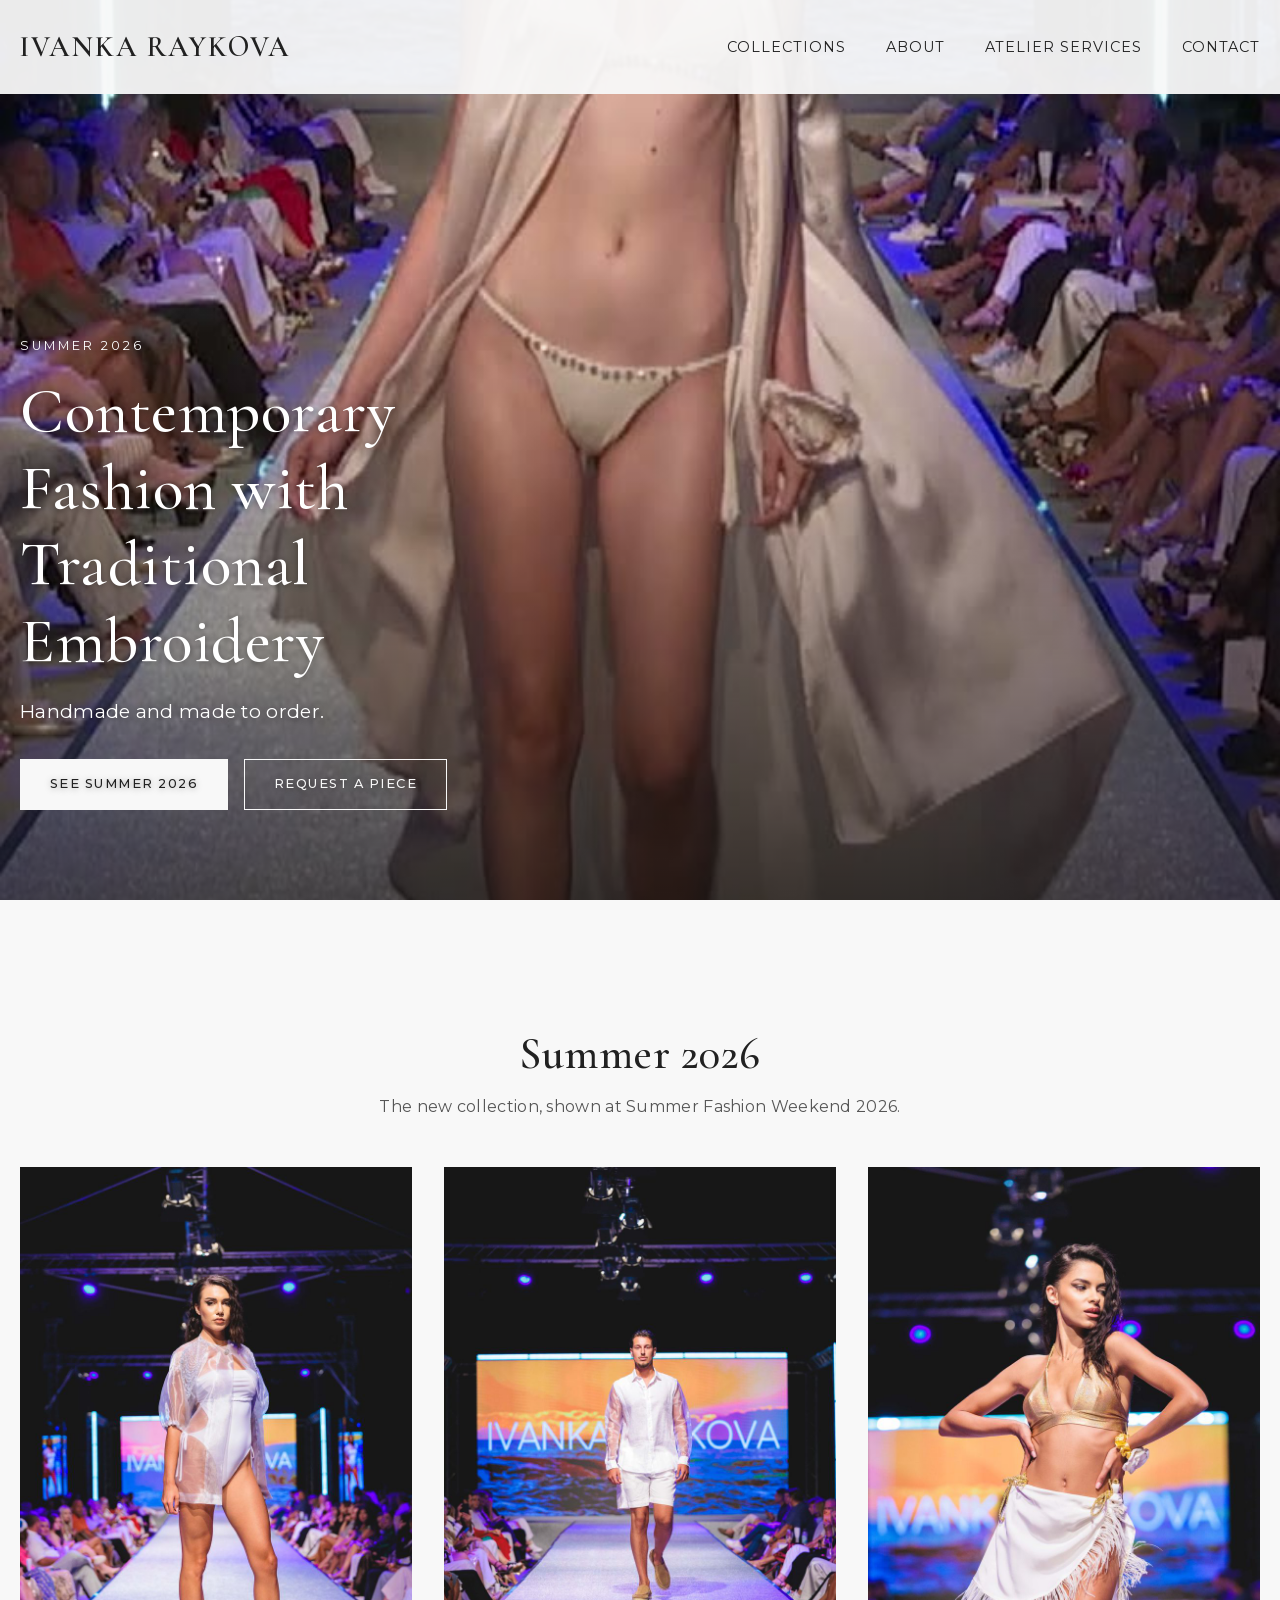
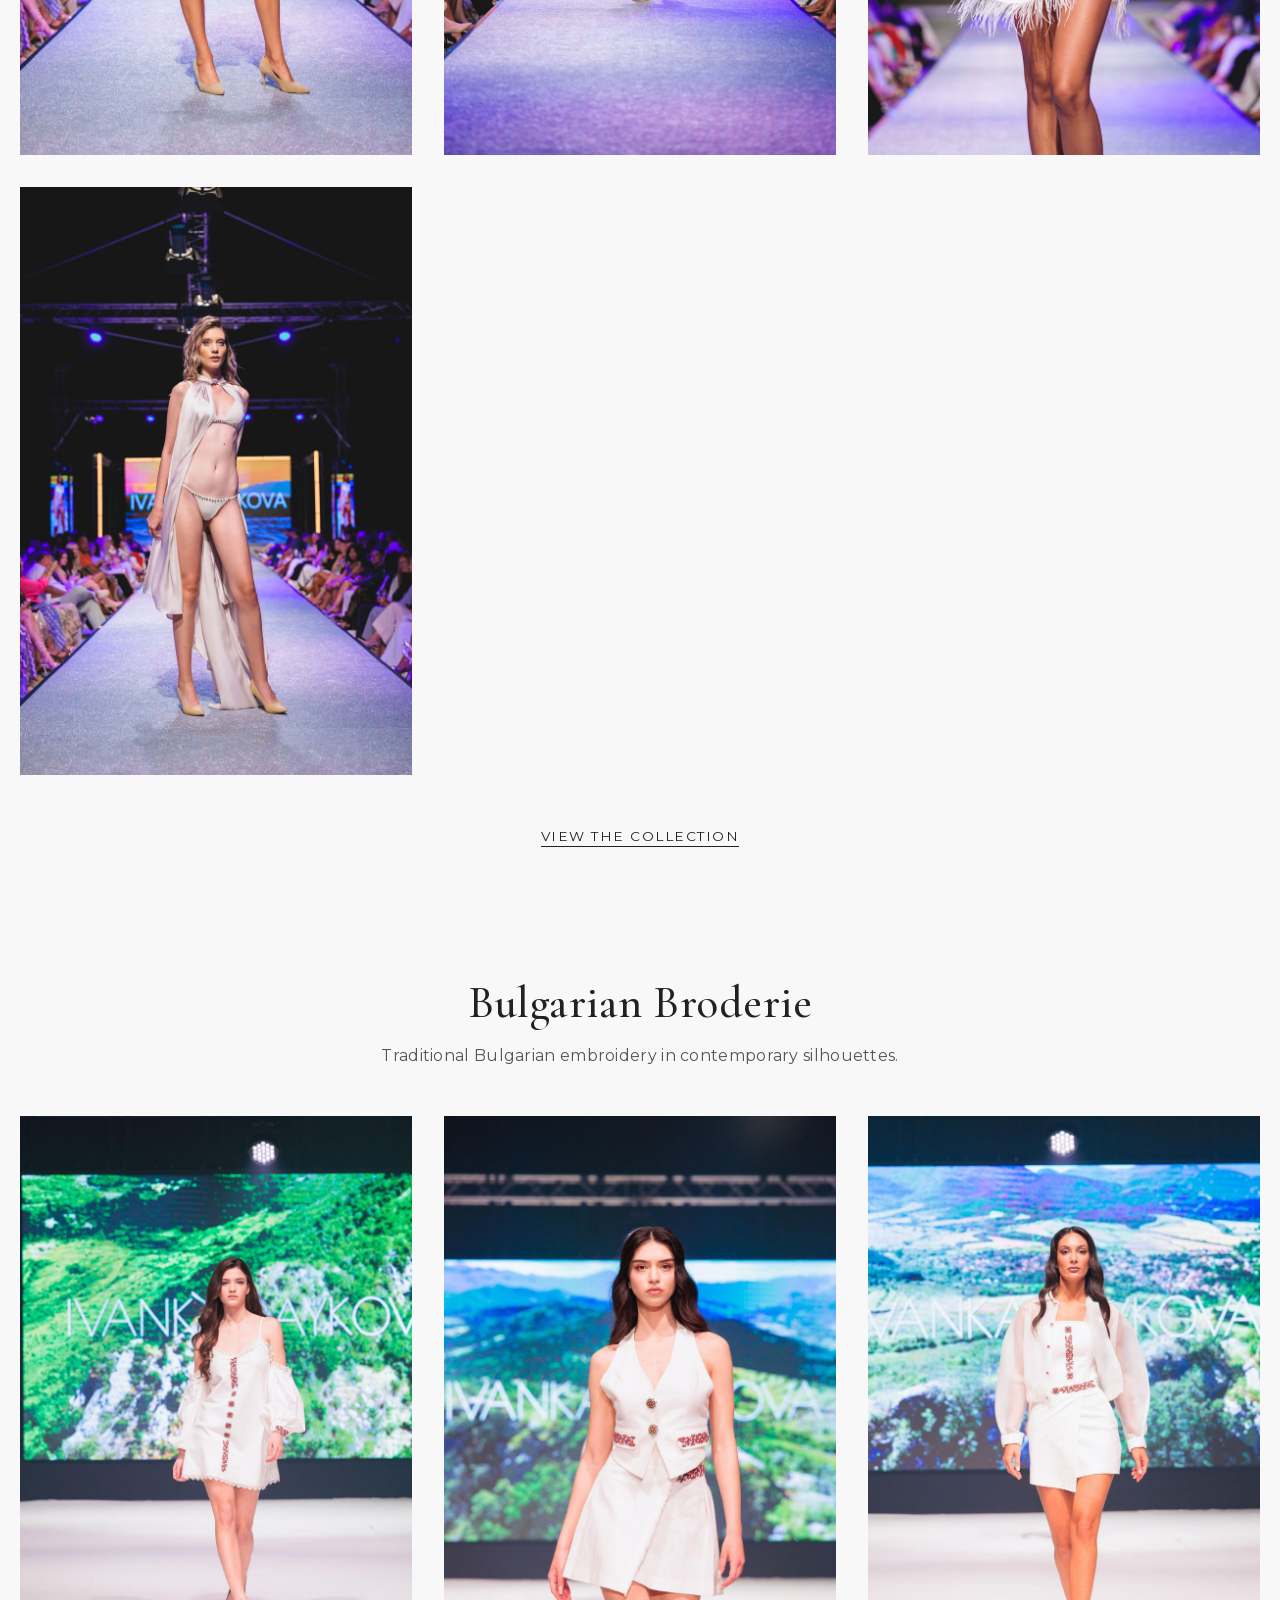
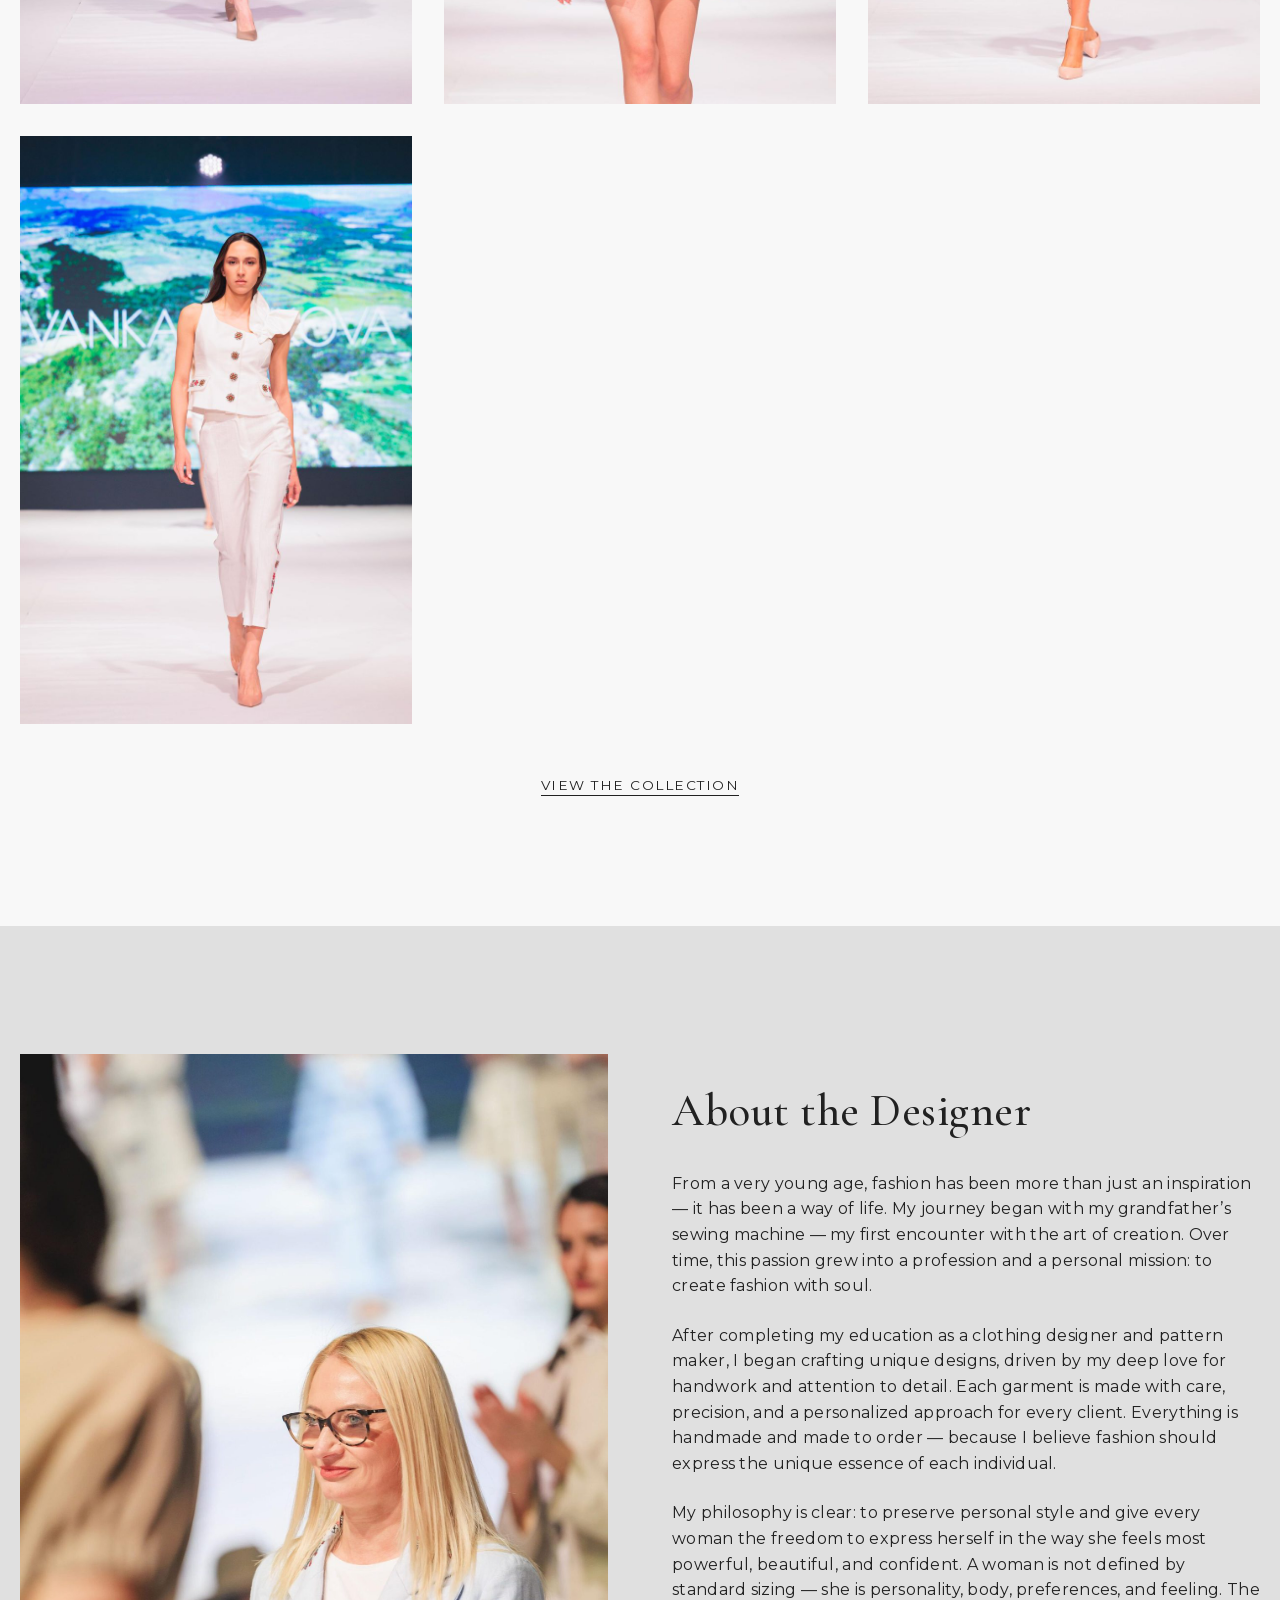
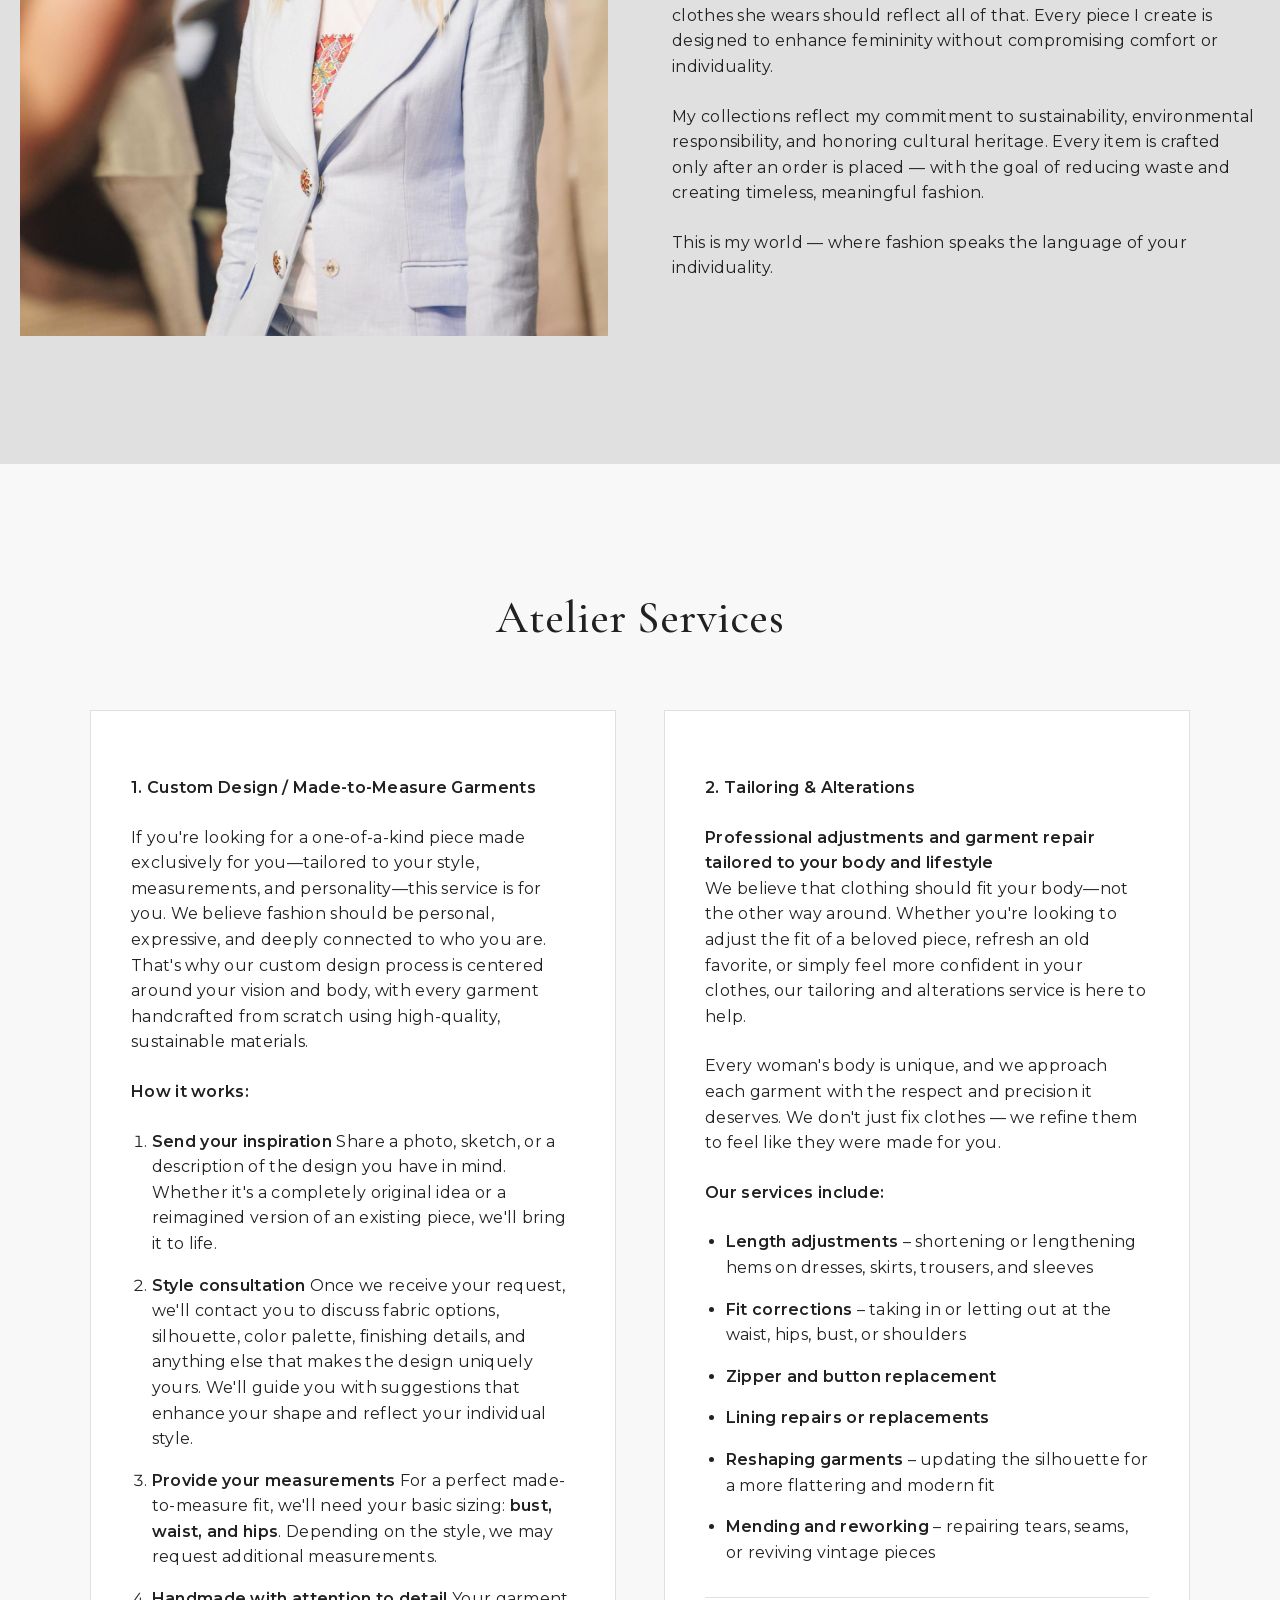
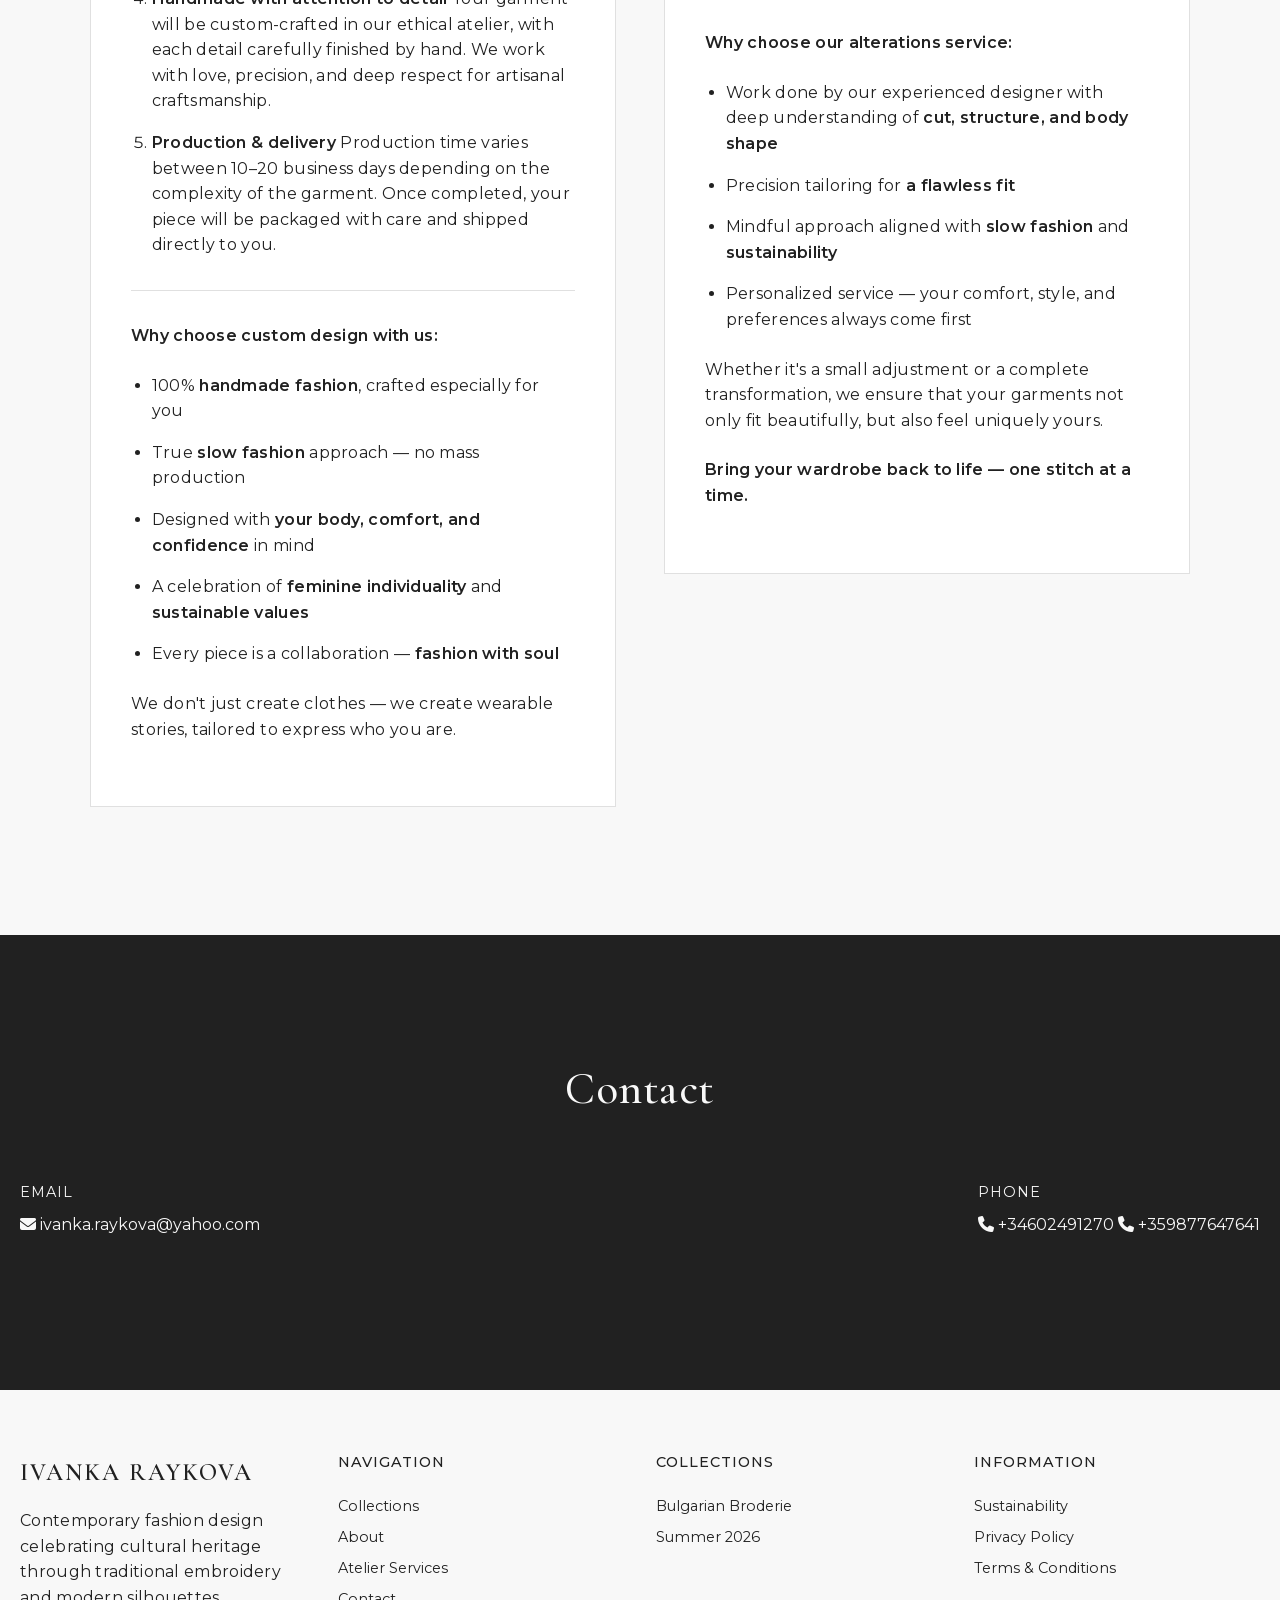
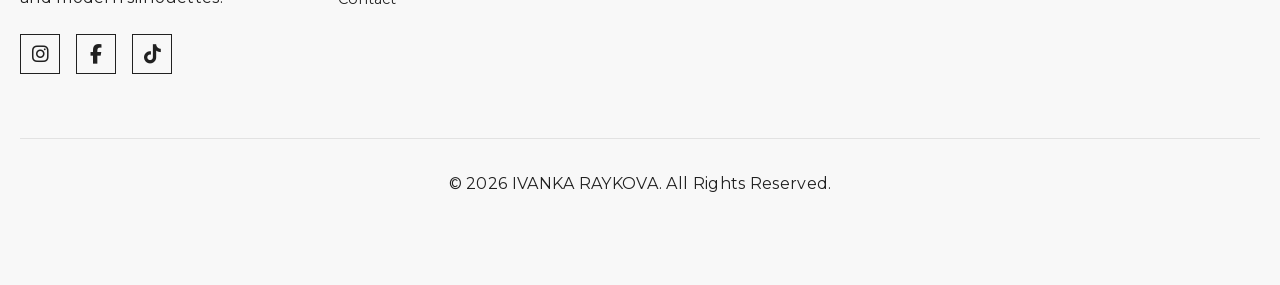
==== commit c5f38e3c: "feat: play the hero film on phones, add previous/next navigation to the look dialog, reword photo-ce" ====
--- a/index.html
+++ b/index.html
@@ -76,8 +76,11 @@
    <!-- Hero Section -->
    <section class="hero">
       <div class="hero-media">
-         <img src="images/hero-poster.jpg" width="1600" height="900"
-            alt="Runway moment from the Summer 2026 show" class="hero-img" fetchpriority="high">
+         <picture>
+            <source media="(max-width: 768px)" srcset="images/hero-poster-portrait.jpg" width="720" height="1280">
+            <img src="images/hero-poster.jpg" width="1600" height="900"
+               alt="Runway moment from the Summer 2026 show" class="hero-img" fetchpriority="high">
+         </picture>
          <video class="hero-video" muted loop playsinline preload="none" aria-hidden="true" tabindex="-1"></video>
       </div>
       <div class="container">
@@ -406,16 +409,16 @@
          });
       });
 
-      // Hero film: a short muted loop, only on larger screens and when the
-      // visitor has not asked for reduced motion or data saving. Phones and
-      // everyone else keep the still photo.
+      // Hero film: a short muted loop on every screen. Phones get a portrait
+      // cut, larger screens the landscape one. Visitors who asked for reduced
+      // motion or data saving keep the still photo.
       const heroVideo = document.querySelector('.hero-video');
-      const wantsVideo = window.matchMedia('(min-width: 769px)').matches
-         && !window.matchMedia('(prefers-reduced-motion: reduce)').matches
+      const wantsVideo = !window.matchMedia('(prefers-reduced-motion: reduce)').matches
          && !(navigator.connection && navigator.connection.saveData);
       if (heroVideo && wantsVideo && heroVideo.canPlayType('video/mp4')) {
+         const portrait = window.matchMedia('(max-width: 768px)').matches;
          const source = document.createElement('source');
-         source.src = 'video/hero-loop.mp4';
+         source.src = portrait ? 'video/hero-loop-portrait.mp4' : 'video/hero-loop.mp4';
          source.type = 'video/mp4';
          heroVideo.appendChild(source);
          heroVideo.addEventListener('playing', () => heroVideo.classList.add('is-playing'), { once: true });
